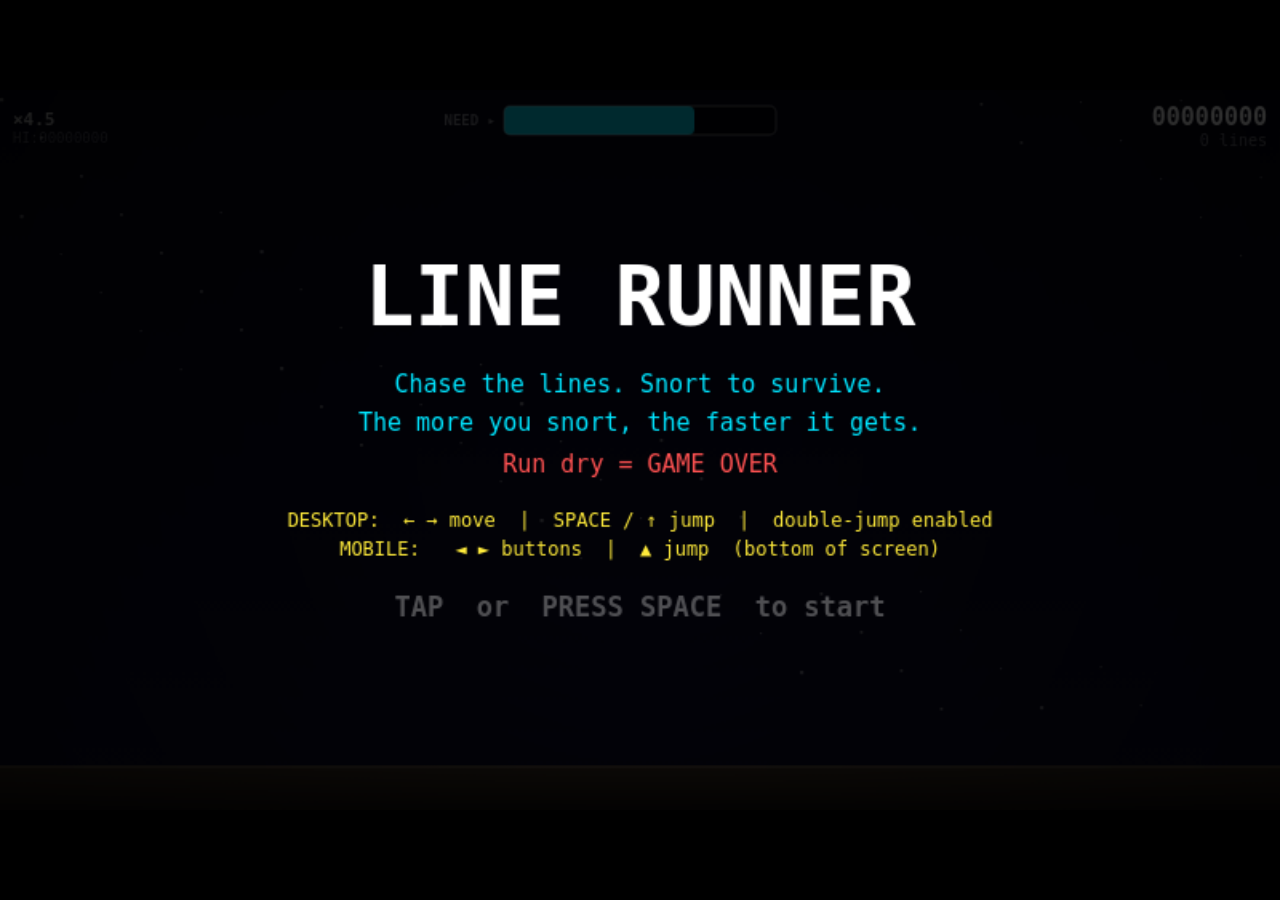
==== index.html @ b3b2faee "Add files via upload" ====
<!DOCTYPE html>
<html lang="en">
<head>
<meta charset="UTF-8">
<meta name="viewport" content="width=device-width, initial-scale=1.0, maximum-scale=1.0, user-scalable=no">
<meta name="mobile-web-app-capable" content="yes">
<meta name="apple-mobile-web-app-capable" content="yes">
<meta name="apple-mobile-web-app-status-bar-style" content="black-translucent">
<meta name="theme-color" content="#000000">
<title>Line Runner</title>
<style>
  *, *::before, *::after { margin:0; padding:0; box-sizing:border-box; }
  html, body {
    width:100%; height:100%;
    background:#000;
    overflow:hidden;
    touch-action:none;
    user-select:none;
    -webkit-user-select:none;
    -webkit-tap-highlight-color:transparent;
  }
  canvas { position:absolute; top:50%; left:50%; transform:translate(-50%,-50%); display:block; }
</style>
</head>
<body>
<canvas id="c"></canvas>
<script>
'use strict';

/* ════════════════════════════════════════════════════════════════════
   CHARACTER — edit this block to customise your runner
   ════════════════════════════════════════════════════════════════════ */
const CHARACTER = {
  name          : 'Tony',
  w             : 28,          // hitbox width  (game pixels)
  h             : 44,          // hitbox height
  canDoubleJump : true,        // allow a second mid-air jump?

  // ── Colours ──────────────────────────────────────────────────────
  skin          : '#FDBCB4',
  hair          : '#2C1810',
  shirt         : '#FFFFFF',
  pants         : '#1a237e',
  shoes         : '#4E342E',
  tieColor      : '#DC143C',

  // ── Toggle features ──────────────────────────────────────────────
  hasTie        : true,
  hasMustache   : true,
  hasSunglasses : false,
  hasHat        : false,

  // ── Accessory colours ────────────────────────────────────────────
  hatColor      : '#2C1810',
  glassColor    : '#1a1a2e',
};

/* ════════════════════════════════════════════════════════════════════
   GAME TUNING — adjust difficulty / feel here
   ════════════════════════════════════════════════════════════════════ */
const CFG = {
  gravity        : 0.55,
  jumpForce      : -13.5,
  runSpeed       : 5.5,
  baseScroll     : 4.5,
  maxScroll      : 22,
  scrollPerLine  : 0.40,
  drainBase      : 0.10,
  drainPerUnit   : 0.040,
  refillPerLine  : 32,
  cocaineMax     : 100,
  cocaineStart   : 70,
  groundH        : 28,
  coyoteFrames   : 8,
  jumpBufFrames  : 10,
  terminalVel    : 18,
};

/* ─── Canvas ─────────────────────────────────────────────────────── */
const BASE_W = 800, BASE_H = 450;
const canvas  = document.getElementById('c');
const ctx     = canvas.getContext('2d');
canvas.width  = BASE_W;
canvas.height = BASE_H;
let scale = 1;
function resize() {
  scale = Math.min(window.innerWidth / BASE_W, window.innerHeight / BASE_H);
  canvas.style.width  = (BASE_W * scale) + 'px';
  canvas.style.height = (BASE_H * scale) + 'px';
}
window.addEventListener('resize', resize);
resize();

/* ─── Fullscreen + orientation ───────────────────────────────────── */
function requestFS() {
  if (!('ontouchstart' in window)) return;
  var isFS = document.fullscreenElement || document.webkitFullscreenElement;
  if (isFS) return;
  var el = document.documentElement;
  var rfs = el.requestFullscreen || el.webkitRequestFullscreen || el.mozRequestFullScreen;
  if (!rfs) return;
  rfs.call(el).then(function() {
    try { screen.orientation.lock('landscape').catch(function(){}); } catch(e) {}
  }).catch(function(){});
}
// Re-lock orientation if user exits and re-enters fullscreen
document.addEventListener('fullscreenchange', function() {
  if (document.fullscreenElement) {
    try { screen.orientation.lock('landscape').catch(function(){}); } catch(e) {}
  }
});
document.addEventListener('webkitfullscreenchange', function() {
  if (document.webkitFullscreenElement) {
    try { screen.orientation.lock('landscape').catch(function(){}); } catch(e) {}
  }
});

/* ─── roundRect polyfill ─────────────────────────────────────────── */
if (!CanvasRenderingContext2D.prototype.roundRect) {
  CanvasRenderingContext2D.prototype.roundRect = function(x, y, w, h, r) {
    r = Array.isArray(r) ? r[0] : (r || 0);
    r = Math.min(r, w / 2, h / 2);
    this.moveTo(x + r, y);
    this.lineTo(x + w - r, y);
    this.quadraticCurveTo(x + w, y,     x + w, y + r);
    this.lineTo(x + w, y + h - r);
    this.quadraticCurveTo(x + w, y + h, x + w - r, y + h);
    this.lineTo(x + r, y + h);
    this.quadraticCurveTo(x,     y + h, x,     y + h - r);
    this.lineTo(x,     y + r);
    this.quadraticCurveTo(x,     y,     x + r, y);
    this.closePath();
  };
}

/* ─── Audio ─────────────────────────────────────────────────────── */
let _ac;
function tone(freq, type, dur, vol, delay) {
  vol   = vol   || 0.25;
  delay = delay || 0;
  try {
    if (!_ac) _ac = new (window.AudioContext || window.webkitAudioContext)();
    const osc = _ac.createOscillator(), g = _ac.createGain();
    osc.connect(g); g.connect(_ac.destination);
    osc.type = type;
    osc.frequency.setValueAtTime(freq, _ac.currentTime + delay);
    g.gain.setValueAtTime(0.001, _ac.currentTime + delay);
    g.gain.linearRampToValueAtTime(vol, _ac.currentTime + delay + 0.01);
    g.gain.exponentialRampToValueAtTime(0.001, _ac.currentTime + delay + dur);
    osc.start(_ac.currentTime + delay);
    osc.stop(_ac.currentTime + delay + dur + 0.05);
  } catch(e) {}
}
const SFX = {
  jump  : function() { tone(440,'square',0.12,0.22); tone(550,'square',0.06,0.12,0.06); },
  snort : function() { tone(900,'sawtooth',0.07,0.28); tone(1400,'sine',0.05,0.18,0.04); tone(1800,'sine',0.03,0.1,0.1); },
  stomp : function() { tone(180,'square',0.18,0.35); tone(260,'square',0.10,0.2,0.05); },
  die   : function() { tone(300,'sawtooth',0.3,0.4); tone(200,'sawtooth',0.35,0.4,0.22); tone(120,'sawtooth',0.6,0.45,0.46); },
};

/* ─── Input ─────────────────────────────────────────────────────── */
const inp = { left:false, right:false };
let jumpBuf = 0;
function pressJump() { jumpBuf = CFG.jumpBufFrames; }

window.addEventListener('keydown', function(e) {
  if (e.code==='ArrowLeft'  || e.code==='KeyA') inp.left  = true;
  if (e.code==='ArrowRight' || e.code==='KeyD') inp.right = true;
  if (e.code==='Space' || e.code==='ArrowUp' || e.code==='KeyW') pressJump();
  if ((e.code==='Space' || e.code==='Enter') && gs.state !== 'playing') startGame();
  if (['Space','ArrowUp','ArrowDown','ArrowLeft','ArrowRight','KeyW','KeyA','KeyD'].indexOf(e.code) !== -1)
    e.preventDefault();
}, { passive:false });

window.addEventListener('keyup', function(e) {
  if (e.code==='ArrowLeft'  || e.code==='KeyA') inp.left  = false;
  if (e.code==='ArrowRight' || e.code==='KeyD') inp.right = false;
});

/* Touch virtual buttons */
const TB = {
  left  : { x:18,           y:BASE_H-92, w:72, h:72 },
  right : { x:98,           y:BASE_H-92, w:72, h:72 },
  jump  : { x:BASE_W-98,    y:BASE_H-92, w:80, h:72 },
};
const tch = { left:false, right:false };

function syncTouches(e) {
  e.preventDefault();
  if (e.type === 'touchstart') requestFS();
  tch.left = tch.right = false;
  var doJump = false;
  for (var i = 0; i < e.touches.length; i++) {
    var t = e.touches[i];
    var r = canvas.getBoundingClientRect();
    var gx = (t.clientX - r.left)  / scale;
    var gy = (t.clientY - r.top)   / scale;
    function hit(b) { return gx>=b.x && gx<=b.x+b.w && gy>=b.y && gy<=b.y+b.h; }
    if (hit(TB.left))  tch.left  = true;
    if (hit(TB.right)) tch.right = true;
    if (hit(TB.jump))  doJump    = true;
  }
  if (doJump) pressJump();
  if (e.type === 'touchstart' && gs.state !== 'playing') startGame();
}
canvas.addEventListener('touchstart',  syncTouches, { passive:false });
canvas.addEventListener('touchmove',   syncTouches, { passive:false });
canvas.addEventListener('touchend',    syncTouches, { passive:false });
canvas.addEventListener('touchcancel', syncTouches, { passive:false });

function goLeft()  { return inp.left  || tch.left;  }
function goRight() { return inp.right || tch.right; }

/* ─── Helpers ────────────────────────────────────────────────────── */
function clamp(v, lo, hi) { return v < lo ? lo : v > hi ? hi : v; }
function rand(a, b)        { return Math.random() * (b - a) + a; }
function randInt(a, b)     { return Math.floor(rand(a, b + 1)); }
function fillRR(x, y, w, h, r, col) {
  ctx.fillStyle = col;
  ctx.beginPath(); ctx.roundRect(x, y, w, h, r); ctx.fill();
}

/* ─── Game state ─────────────────────────────────────────────────── */
var gs = {
  state      : 'start',
  score      : 0,
  linesCount : 0,
  speed      : CFG.baseScroll,
  coc        : CFG.cocaineStart,
  camX       : 0,
  minCamX    : 0,
  shakeX     : 0,
  shakeY     : 0,
  shakeMag   : 0,
  hue        : 0,
  flashA     : 0,
  hi         : +(localStorage.getItem('lr_hi') || 0),
  deathT     : 0,
  platforms  : [],
  enemies    : [],
  lineObjs   : [],
  particles  : [],
  popups     : [],
  player     : null,
};

/* ─── Player ─────────────────────────────────────────────────────── */
function makePlayer() {
  return {
    wx     : 200,
    y      : BASE_H - CFG.groundH - CHARACTER.h,
    vx     : 0, vy : 0,
    onGnd  : false,
    coyote : 0,
    extraJ : CHARACTER.canDoubleJump ? 1 : 0,
    runF   : 0, runT : 0,
    snortT : 0,
    facing : 1,
    alive  : true,
  };
}

function updatePlayer() {
  var p = gs.player;
  if (!p || !p.alive) return;

  p.vx = goLeft() ? -CFG.runSpeed : goRight() ? CFG.runSpeed : 0;
  p.wx += p.vx;
  if (p.vx !== 0) p.facing = p.vx > 0 ? 1 : -1;

  p.vy = Math.min(p.vy + CFG.gravity, CFG.terminalVel);
  p.y += p.vy;

  if (p.onGnd) { p.coyote = CFG.coyoteFrames; p.extraJ = CHARACTER.canDoubleJump ? 1 : 0; }
  else if (p.coyote > 0) p.coyote--;
  p.onGnd = false;

  for (var i = 0; i < gs.platforms.length; i++) {
    var pl = gs.platforms[i];
    if (p.wx + CHARACTER.w <= pl.wx || p.wx >= pl.wx + pl.w) continue;
    if (p.vy < 0) continue;
    var pBot = p.y + CHARACTER.h;
    if (pBot >= pl.y - 2 && pBot <= pl.y + pl.h + 14) {
      p.y = pl.y - CHARACTER.h;
      p.vy = 0;
      p.onGnd = true;
    }
  }

  var gndY = BASE_H - CFG.groundH;
  if (p.y + CHARACTER.h >= gndY) { p.y = gndY - CHARACTER.h; p.vy = 0; p.onGnd = true; }

  if (jumpBuf > 0) {
    if (p.coyote > 0) {
      p.vy = CFG.jumpForce; p.onGnd = false; p.coyote = 0; jumpBuf = 0;
      SFX.jump();
    } else if (p.extraJ > 0) {
      p.vy = CFG.jumpForce * 0.88; p.extraJ--; jumpBuf = 0;
      SFX.jump();
      spawnParticles(p.wx - gs.camX + CHARACTER.w/2, p.y + CHARACTER.h, '#00E5FF', 8, 2.5);
    }
  }
  if (jumpBuf > 0) jumpBuf--;

  if (p.onGnd && p.vx !== 0) {
    var spd = Math.max(3, 14 - (gs.speed | 0));
    if (++p.runT >= spd) { p.runF = (p.runF + 1) % 4; p.runT = 0; }
  }
  if (p.snortT > 0) p.snortT--;

  p.wx = Math.max(p.wx, gs.camX + 8);
  if (p.y > BASE_H + 100 || p.wx + CHARACTER.w < gs.camX) killPlayer();
}

/* ─── Camera ─────────────────────────────────────────────────────── */
function updateCamera() {
  gs.minCamX += gs.speed * 0.09;
  var target = gs.player.wx - BASE_W * 0.28;
  gs.camX = Math.max(target, gs.minCamX);

  if (gs.shakeMag > 0.15) {
    gs.shakeX = (Math.random() * 2 - 1) * gs.shakeMag;
    gs.shakeY = (Math.random() * 2 - 1) * gs.shakeMag;
    gs.shakeMag *= 0.82;
  } else { gs.shakeX = gs.shakeY = gs.shakeMag = 0; }
  gs.flashA = Math.max(0, gs.flashA - 0.05);
}

/* ─── Platform generation ────────────────────────────────────────── */
var nextPlatX = 350;

function genPlatforms() {
  var horizon = gs.camX + BASE_W + 700;
  while (nextPlatX < horizon) {
    var prev  = gs.platforms.length ? gs.platforms[gs.platforms.length - 1] : null;
    var prevY = prev ? prev.y : BASE_H - CFG.groundH - 30;
    var gap   = clamp(rand(60, 110) + gs.speed * 3.5, 55, 210);
    var w     = clamp(rand(110, 270) - gs.speed * 2.5, 72, 260);
    var y     = clamp(prevY + rand(-100, 100), 100, BASE_H - CFG.groundH - 55);
    var nLines  = Math.random() > 0.25 ? randInt(1, Math.min(3, 1 + (gs.linesCount / 12 | 0))) : 0;
    var hasEnemy = Math.random() > 0.78 && gs.linesCount > 3;

    var pl = { wx: nextPlatX + gap, y:y, w: Math.round(w), h:18 };
    gs.platforms.push(pl);

    for (var i = 0; i < nLines; i++) {
      var sp = pl.w / (nLines + 1);
      gs.lineObjs.push({ wx: pl.wx + sp*(i+1), y: pl.y-12, w:24, h:5, done:false });
    }
    if (hasEnemy) spawnEnemy(pl);

    nextPlatX = pl.wx + pl.w;
  }
  gs.platforms = gs.platforms.filter(function(p) { return p.wx + p.w > gs.camX - 200; });
  gs.lineObjs  = gs.lineObjs.filter(function(l)  { return !l.done && l.wx > gs.camX - 100; });
}

/* ─── Enemies ────────────────────────────────────────────────────── */
function spawnEnemy(pl) {
  gs.enemies.push({
    wx:pl.wx + pl.w*0.4, y:pl.y-24,
    w:24, h:24, pl:pl,
    dir:Math.random()>0.5?1:-1,
    spd:1.4+rand(0,1),
    alive:true, dieT:0,
  });
}

function updateEnemies() {
  var p = gs.player;
  for (var i = 0; i < gs.enemies.length; i++) {
    var e = gs.enemies[i];
    if (!e.alive) { if (e.dieT > 0) e.dieT--; continue; }
    e.wx += e.dir * e.spd;
    if (e.wx < e.pl.wx + 4 || e.wx + e.w > e.pl.wx + e.pl.w - 4) e.dir *= -1;
    if (!p || !p.alive) continue;
    if (p.wx + CHARACTER.w <= e.wx || p.wx >= e.wx + e.w) continue;
    if (p.y + CHARACTER.h <= e.y   || p.y >= e.y + e.h)   continue;
    if (p.vy > 0.5 && p.y + CHARACTER.h < e.y + e.h * 0.6 + 8) {
      e.alive=false; e.dieT=22;
      p.vy = CFG.jumpForce * 0.55;
      gs.score += 200;
      spawnParticles(e.wx-gs.camX+e.w/2, e.y, '#FF5722', 14, 3);
      addPopup(e.wx-gs.camX+e.w/2, e.y-20, '+STOMP 200');
      SFX.stomp();
    } else { killPlayer(); }
  }
  gs.enemies = gs.enemies.filter(function(e) { return e.wx > gs.camX-300 && (e.alive || e.dieT>0); });
}

/* ─── Cocaine lines ──────────────────────────────────────────────── */
var SNORT_MSGS = ['SNORTED!','RAILED!','GET SOME!','WHOOSH!','YIKES!','LET\'S GO!'];
var snortIdx = 0;

function updateLineObjs() {
  var p = gs.player;
  if (!p || !p.alive) return;
  for (var i = 0; i < gs.lineObjs.length; i++) {
    var l = gs.lineObjs[i];
    if (l.done) continue;
    var dx = Math.abs(p.wx + CHARACTER.w/2 - l.wx);
    var dy = Math.abs(p.y  + CHARACTER.h   - (l.y + l.h));
    if (dx < 18 && dy < 24) collectLine(l);
  }
}

function collectLine(l) {
  l.done = true;
  gs.linesCount++;
  gs.score += 100 + (gs.speed * 12 | 0);
  gs.coc    = Math.min(CFG.cocaineMax, gs.coc   + CFG.refillPerLine);
  gs.speed  = Math.min(CFG.maxScroll,  gs.speed + CFG.scrollPerLine);
  gs.flashA = 0.45;
  gs.shakeMag = 2 + gs.speed * 0.22;
  gs.player.snortT = 25;
  var sx = l.wx - gs.camX;
  spawnParticles(sx, l.y, '#FFFFFF', 22, 4);
  spawnParticles(sx, l.y, '#00E5FF',  8, 2.5);
  addPopup(sx, l.y - 22, SNORT_MSGS[snortIdx++ % SNORT_MSGS.length]);
  SFX.snort();
}

function updateCocaine() {
  gs.coc -= CFG.drainBase + CFG.drainPerUnit * gs.speed;
  if (gs.coc <= 0) { gs.coc = 0; killPlayer(); }
}

/* ─── Particles ──────────────────────────────────────────────────── */
function spawnParticles(sx, sy, color, n, spd) {
  for (var i = 0; i < n; i++) {
    var a = rand(0, Math.PI * 2);
    var s = rand(0.4, spd);
    gs.particles.push({ x:sx, y:sy, vx:Math.cos(a)*s, vy:Math.sin(a)*s-rand(0.5,2.5),
      life:1, decay:rand(0.022,0.055), r:rand(1.5,4.5), color:color });
  }
}
function updateParticles() {
  for (var i = 0; i < gs.particles.length; i++) {
    var p = gs.particles[i];
    p.x += p.vx; p.y += p.vy; p.vy += 0.13; p.life -= p.decay;
  }
  gs.particles = gs.particles.filter(function(p) { return p.life > 0; });
}

/* ─── Popups ─────────────────────────────────────────────────────── */
function addPopup(sx, sy, text) { gs.popups.push({ x:sx, y:sy, vy:-0.85, text:text, life:1 }); }
function updatePopups() {
  for (var i = 0; i < gs.popups.length; i++) { gs.popups[i].y += gs.popups[i].vy; gs.popups[i].life -= 0.025; }
  gs.popups = gs.popups.filter(function(p) { return p.life > 0; });
}

/* ─── Kill ───────────────────────────────────────────────────────── */
function killPlayer() {
  if (!gs.player || !gs.player.alive) return;
  gs.player.alive = false;
  gs.state  = 'dead';
  gs.deathT = 130;
  gs.shakeMag = 12;
  if (gs.score > gs.hi) { gs.hi = gs.score; localStorage.setItem('lr_hi', gs.hi); }
  var cx = gs.player.wx - gs.camX + CHARACTER.w/2;
  var cy = gs.player.y  + CHARACTER.h/2;
  spawnParticles(cx, cy, '#FF1744', 28, 5.5);
  spawnParticles(cx, cy, '#FFFFFF', 10, 3);
  SFX.die();
}

/* ════════════════════════════════════════════════════════════════════
   DRAW FUNCTIONS
   ════════════════════════════════════════════════════════════════════ */

function drawBG() {
  var t = gs.speed / CFG.maxScroll;
  var sg = ctx.createLinearGradient(0, 0, 0, BASE_H - CFG.groundH);
  if (t < 0.3) {
    sg.addColorStop(0,'#04041a'); sg.addColorStop(1,'#0d0d30');
  } else if (t < 0.65) {
    sg.addColorStop(0,'hsl('+((270+gs.hue*0.1)%360)+',65%,7%)');
    sg.addColorStop(1,'hsl('+((240+gs.hue*0.1)%360)+',55%,17%)');
  } else {
    sg.addColorStop(0,'hsl('+(gs.hue%360)+',85%,10%)');
    sg.addColorStop(1,'hsl('+((gs.hue+50)%360)+',80%,22%)');
  }
  ctx.fillStyle = sg;
  ctx.fillRect(0, 0, BASE_W, BASE_H - CFG.groundH);

  // Stars (low speed)
  if (t < 0.5) {
    var sa = (0.5 - t) * 1.8;
    ctx.fillStyle = 'rgba(255,255,255,'+sa+')';
    for (var i = 0; i < 60; i++) {
      var sx = ((i*137.5 + gs.camX*0.03) % BASE_W + BASE_W) % BASE_W;
      var sy = (i*71+5) % (BASE_H - CFG.groundH - 20);
      ctx.fillRect(sx, sy, i%7===0?2.2:i%3===0?1.8:1.2, i%7===0?2.2:i%3===0?1.8:1.2);
    }
  }

  // Speed streaks (deterministic, no flicker)
  if (t > 0.45) {
    var la = (t - 0.45) * 0.7;
    ctx.strokeStyle = 'rgba(255,255,255,'+(la*0.55)+')';
    ctx.lineWidth = 1;
    for (var i = 0; i < 20; i++) {
      var lx = ((i*67 - gs.camX*(0.35+t*0.5)) % BASE_W + BASE_W*3) % BASE_W;
      var ly = (i*73 + Math.sin(i*2.1)*40) % (BASE_H - CFG.groundH - 15) + 8;
      var ll = 20 + t * 85;
      ctx.beginPath(); ctx.moveTo(lx, ly); ctx.lineTo(lx-ll, ly); ctx.stroke();
    }
  }

  // Ground strip
  var gg = ctx.createLinearGradient(0, BASE_H-CFG.groundH, 0, BASE_H);
  gg.addColorStop(0,'#4a3a2a'); gg.addColorStop(1,'#1a1210');
  ctx.fillStyle = gg;
  ctx.fillRect(0, BASE_H-CFG.groundH, BASE_W, CFG.groundH);
  ctx.fillStyle = '#6a5a4a';
  ctx.fillRect(0, BASE_H-CFG.groundH, BASE_W, 2);
}

function drawPlatforms() {
  for (var i = 0; i < gs.platforms.length; i++) {
    var pl = gs.platforms[i];
    var sx = pl.wx - gs.camX + gs.shakeX;
    if (sx + pl.w < 0 || sx > BASE_W) continue;
    var sy = pl.y + gs.shakeY;
    var pg = ctx.createLinearGradient(sx, sy, sx, sy+pl.h);
    pg.addColorStop(0,'#8a7a6a'); pg.addColorStop(1,'#3a2a1a');
    ctx.fillStyle = pg;
    ctx.beginPath(); ctx.roundRect(sx, sy, pl.w, pl.h, 4); ctx.fill();
    ctx.fillStyle = 'rgba(255,255,255,0.12)';
    ctx.beginPath(); ctx.roundRect(sx+2, sy+2, pl.w-4, 4, 2); ctx.fill();
  }
}

function drawLineObjs() {
  var now = Date.now() / 250;
  for (var i = 0; i < gs.lineObjs.length; i++) {
    var l = gs.lineObjs[i];
    if (l.done) continue;
    var sx = l.wx - gs.camX + gs.shakeX;
    if (sx < -40 || sx > BASE_W+40) continue;
    var sy = l.y + gs.shakeY;
    ctx.fillStyle = 'rgba(170,240,255,0.28)';
    ctx.fillRect(sx-l.w/2-4, sy-3, l.w+8, l.h+6);
    ctx.fillStyle = 'rgba(255,255,255,0.97)';
    ctx.fillRect(sx-l.w/2, sy, l.w, l.h);
    var sp = 0.55 + 0.45*Math.sin(now + l.wx*0.05);
    ctx.fillStyle = 'rgba(255,255,255,'+sp+')';
    ctx.fillRect(sx-3, sy-4, 5, 3);
  }
}

function drawEnemies() {
  for (var i = 0; i < gs.enemies.length; i++) {
    var e = gs.enemies[i];
    var sx = e.wx - gs.camX + gs.shakeX;
    if (sx+e.w < -5 || sx > BASE_W+5) continue;
    var sy = e.y + gs.shakeY;
    if (!e.alive) {
      var pct = e.dieT / 22;
      ctx.globalAlpha = pct;
      fillRR(sx, sy+e.h*(1-pct*0.5), e.w, e.h*pct*0.45, 2, '#FF5722');
      ctx.globalAlpha = 1;
      continue;
    }
    fillRR(sx, sy, e.w, e.h, 5, '#D32F2F');
    ctx.fillStyle = '#B71C1C';
    for (var k = 0; k < 3; k++) {
      ctx.beginPath();
      ctx.moveTo(sx+3+k*8, sy); ctx.lineTo(sx+7+k*8, sy-8); ctx.lineTo(sx+11+k*8, sy);
      ctx.fill();
    }
    var eo = e.dir > 0 ? 2 : 0;
    ctx.fillStyle='#FFEB3B'; ctx.fillRect(sx+4,      sy+5,6,6); ctx.fillRect(sx+e.w-10,sy+5,6,6);
    ctx.fillStyle='#000';    ctx.fillRect(sx+4+eo,   sy+7,3,4); ctx.fillRect(sx+e.w-10+eo,sy+7,3,4);
    ctx.strokeStyle='#000'; ctx.lineWidth=1.5;
    ctx.beginPath(); ctx.moveTo(sx+3,     sy+4); ctx.lineTo(sx+9,     sy+7); ctx.stroke();
    ctx.beginPath(); ctx.moveTo(sx+e.w-3, sy+4); ctx.lineTo(sx+e.w-9, sy+7); ctx.stroke();
  }
}

function drawPlayer() {
  var p = gs.player;
  if (!p) return;
  var W = CHARACTER.w, H = CHARACTER.h;
  var sx = p.wx - gs.camX + gs.shakeX;
  var sy = p.y  + gs.shakeY;
  if (!p.alive) ctx.globalAlpha = 0.25;

  ctx.save();
  ctx.translate(sx + W/2, sy + H/2);
  ctx.scale(p.facing, 1);
  ctx.translate(-W/2, -H/2);

  var snob = p.snortT > 0 ? Math.sin(p.snortT*0.8)*2.2 : 0;
  var legs = [0,-5,0,5];
  var ll = p.onGnd ? legs[p.runF] : -2;
  var rl = p.onGnd ? legs[(p.runF+2)%4] : 2;

  // Shoes
  fillRR(0,      H-8+ll, 12,8,3,CHARACTER.shoes);
  fillRR(W-12,   H-8+rl, 12,8,3,CHARACTER.shoes);
  // Pants
  ctx.fillStyle = CHARACTER.pants;
  ctx.fillRect(1,     H-18+ll,11,12);
  ctx.fillRect(W-12,  H-18+rl,11,12);
  // Shirt
  fillRR(2, H-34+snob*0.3, W-4,18,3, CHARACTER.shirt);
  // Tie
  if (CHARACTER.hasTie) {
    var ty = H-34+snob*0.3+1;
    ctx.fillStyle = CHARACTER.tieColor;
    ctx.beginPath();
    ctx.moveTo(W/2-2,ty); ctx.lineTo(W/2+2,ty);
    ctx.lineTo(W/2+3,ty+10); ctx.lineTo(W/2,ty+14); ctx.lineTo(W/2-3,ty+10);
    ctx.closePath(); ctx.fill();
  }
  // Head
  var hy = H-46+snob;
  fillRR(3,hy,W-6,18,4,CHARACTER.skin);
  // Hair (rounded top only)
  ctx.fillStyle = CHARACTER.hair;
  ctx.beginPath();
  ctx.moveTo(3+4,hy); ctx.lineTo(W-7,hy);
  ctx.quadraticCurveTo(W-3,hy,W-3,hy+4);
  ctx.lineTo(W-3,hy+8); ctx.lineTo(3,hy+8); ctx.lineTo(3,hy+4);
  ctx.quadraticCurveTo(3,hy,3+4,hy);
  ctx.fill();
  // Eyes
  ctx.fillStyle='#fff';
  ctx.fillRect(5,    hy+9,5,5);
  ctx.fillRect(W-10, hy+9,5,5);
  if (CHARACTER.hasSunglasses) {
    fillRR(4,     hy+8,7,6,2,CHARACTER.glassColor);
    fillRR(W-11,  hy+8,7,6,2,CHARACTER.glassColor);
  } else {
    ctx.fillStyle='#1a1a1a';
    ctx.fillRect(6,    hy+10,3,3);
    ctx.fillRect(W-9,  hy+10,3,3);
  }
  // Mustache
  if (CHARACTER.hasMustache) {
    ctx.fillStyle = CHARACTER.hair;
    ctx.beginPath();
    ctx.ellipse(W/2, hy+15, 5.5, 2.5, 0, 0, Math.PI);
    ctx.fill();
  }
  // Hat
  if (CHARACTER.hasHat) {
    ctx.fillStyle = CHARACTER.hatColor;
    ctx.fillRect(0,hy-6,W,6);
    ctx.fillRect(3,hy-16,W-6,11);
  }

  ctx.restore();
  ctx.globalAlpha = 1;
}

function drawParticles() {
  for (var i = 0; i < gs.particles.length; i++) {
    var p = gs.particles[i];
    ctx.globalAlpha = Math.max(0, p.life);
    ctx.fillStyle = p.color;
    ctx.fillRect(p.x|0, p.y|0, p.r|0, p.r|0);
  }
  ctx.globalAlpha = 1;
}

function drawPopups() {
  ctx.font = 'bold 13px monospace';
  ctx.textAlign = 'center';
  for (var i = 0; i < gs.popups.length; i++) {
    var p = gs.popups[i];
    ctx.globalAlpha = p.life * p.life;
    ctx.fillStyle = '#fff';
    ctx.fillText(p.text, p.x, p.y);
  }
  ctx.globalAlpha = 1;
  ctx.textAlign = 'left';
}

function drawHUD() {
  var cRatio = gs.coc / CFG.cocaineMax;
  var spdT   = gs.speed / CFG.maxScroll;
  var mw=170, mh=18, mx=BASE_W/2-mw/2, my=10;

  ctx.font='bold 9px monospace'; ctx.fillStyle='rgba(255,255,255,0.55)'; ctx.textAlign='right';
  ctx.fillText('NEED \u25b8', mx-5, my+12);
  fillRR(mx, my, mw, mh, 4, 'rgba(0,0,0,0.55)');
  var mc = cRatio>0.6 ? '#00E5FF' : cRatio>0.28 ? '#FFEB3B' : '#FF1744';
  if (cRatio < 0.25) ctx.globalAlpha = 0.7+0.3*Math.sin(Date.now()/95);
  fillRR(mx, my, mw*cRatio, mh, 4, mc);
  ctx.globalAlpha = 1;
  ctx.strokeStyle='rgba(255,255,255,0.3)'; ctx.lineWidth=1.5;
  ctx.beginPath(); ctx.roundRect(mx, my, mw, mh, 4); ctx.stroke();

  ctx.font='bold 15px monospace'; ctx.fillStyle='#fff'; ctx.textAlign='right';
  ctx.fillText(String(gs.score).padStart(8,'0'), BASE_W-8, 22);
  ctx.font='10px monospace'; ctx.fillStyle='rgba(255,255,255,0.45)';
  ctx.fillText(gs.linesCount+' lines', BASE_W-8, 35);

  ctx.textAlign='left';
  ctx.font='bold 11px monospace';
  ctx.fillStyle = spdT>0.7?'#FF5722':spdT>0.4?'#FFEB3B':'#aaa';
  ctx.fillText('\u00d7'+gs.speed.toFixed(1), 8, 22);
  ctx.font='9px monospace'; ctx.fillStyle='rgba(255,255,255,0.3)';
  ctx.fillText('HI:'+String(gs.hi).padStart(8,'0'), 8, 33);
}

function drawTouchBtns() {
  if (!('ontouchstart' in window)) return;
  function btn(b, label) {
    ctx.globalAlpha=0.38;
    fillRR(b.x,b.y,b.w,b.h,14,'rgba(255,255,255,0.85)');
    ctx.globalAlpha=0.65; ctx.fillStyle='#222';
    ctx.font='bold 22px sans-serif'; ctx.textAlign='center';
    ctx.fillText(label, b.x+b.w/2, b.y+b.h/2+8);
    ctx.globalAlpha=1;
  }
  btn(TB.left,'◀'); btn(TB.right,'▶'); btn(TB.jump,'▲');
  ctx.textAlign='left';
}

function drawEffects() {
  var t    = gs.speed / CFG.maxScroll;
  var cRat = gs.coc   / CFG.cocaineMax;
  var vg = ctx.createRadialGradient(BASE_W/2,BASE_H/2,BASE_H*0.2, BASE_W/2,BASE_H/2,BASE_H);
  vg.addColorStop(0,'rgba(0,0,0,0)');
  vg.addColorStop(1,'rgba(0,0,0,'+(0.35+t*0.25)+')');
  ctx.fillStyle=vg; ctx.fillRect(0,0,BASE_W,BASE_H);
  if (gs.flashA > 0) {
    ctx.fillStyle='rgba(255,255,255,'+gs.flashA+')'; ctx.fillRect(0,0,BASE_W,BASE_H);
  }
  if (cRat < 0.25) {
    var w=(0.25-cRat)/0.25, pulse=0.5+0.5*Math.sin(Date.now()/120);
    ctx.fillStyle='rgba(200,0,0,'+(w*pulse*0.30)+')'; ctx.fillRect(0,0,BASE_W,BASE_H);
  }
  if (t > 0.62) {
    ctx.fillStyle='hsla('+(gs.hue*2%360)+',100%,55%,'+((t-0.62)*0.07)+')';
    ctx.fillRect(0,0,BASE_W,BASE_H);
  }
}

function drawPortraitWarning() {
  if (!('ontouchstart' in window)) return;
  if (window.innerHeight <= window.innerWidth) return;

  // Full black overlay
  ctx.fillStyle = '#000';
  ctx.fillRect(0, 0, BASE_W, BASE_H);

  var cx = BASE_W / 2, cy = BASE_H / 2;
  var t  = Date.now() / 1000;

  // Animated phone icon (portrait → landscape)
  ctx.save();
  ctx.translate(cx, cy - 55);

  // Gentle rocking animation
  var rock = Math.sin(t * 1.8) * 0.25;
  ctx.rotate(rock);

  // Phone body (portrait orientation, slightly tilted)
  fillRR(-18, -32, 36, 64, 7, '#444');
  fillRR(-14, -26, 28, 52, 4, '#111');
  // Screen glare
  ctx.fillStyle = '#00E5FF';
  ctx.fillRect(-12, -22, 26, 42);
  // Home button
  ctx.fillStyle = '#555';
  ctx.beginPath(); ctx.arc(0, 24, 4, 0, Math.PI * 2); ctx.fill();

  ctx.restore();

  // Curved arrow around the phone
  ctx.save();
  ctx.translate(cx, cy - 55);
  ctx.strokeStyle = '#FFEB3B';
  ctx.lineWidth = 3.5;
  ctx.lineCap = 'round';
  // Draw arc
  ctx.beginPath();
  ctx.arc(0, 0, 58, -Math.PI * 0.75, Math.PI * 0.2);
  ctx.stroke();
  // Arrowhead at end of arc
  var endA = Math.PI * 0.2;
  var ax = 58 * Math.cos(endA), ay = 58 * Math.sin(endA);
  ctx.fillStyle = '#FFEB3B';
  ctx.save();
  ctx.translate(ax, ay);
  ctx.rotate(endA + Math.PI / 2);
  ctx.beginPath();
  ctx.moveTo(0, -9); ctx.lineTo(7, 5); ctx.lineTo(-7, 5);
  ctx.closePath(); ctx.fill();
  ctx.restore();
  ctx.restore();

  // Text
  ctx.textAlign = 'center';
  ctx.font = 'bold 22px monospace';
  ctx.fillStyle = '#FFEB3B';
  ctx.fillText('ROTATE YOUR DEVICE', cx, cy + 38);
  ctx.font = '14px monospace';
  ctx.fillStyle = 'rgba(255,255,255,0.55)';
  ctx.fillText('landscape mode for best experience', cx, cy + 62);
  ctx.textAlign = 'left';
}

function drawStart() {
  ctx.fillStyle='rgba(0,0,0,0.82)'; ctx.fillRect(0,0,BASE_W,BASE_H);
  ctx.textAlign='center';
  ctx.font='bold 52px monospace'; ctx.fillStyle='#fff';
  ctx.fillText('LINE RUNNER', BASE_W/2, BASE_H/2-78);
  ctx.font='15px monospace'; ctx.fillStyle='#00E5FF';
  ctx.fillText('Chase the lines. Snort to survive.', BASE_W/2, BASE_H/2-36);
  ctx.fillText('The more you snort, the faster it gets.', BASE_W/2, BASE_H/2-12);
  ctx.fillStyle='#FF5252'; ctx.fillText('Run dry = GAME OVER', BASE_W/2, BASE_H/2+14);
  ctx.font='12px monospace'; ctx.fillStyle='#FFEB3B';
  ctx.fillText('DESKTOP:  \u2190 \u2192 move  |  SPACE / \u2191 jump  |  double-jump enabled', BASE_W/2, BASE_H/2+48);
  ctx.fillText('MOBILE:   \u25c4 \u25ba buttons  |  \u25b2 jump  (bottom of screen)', BASE_W/2, BASE_H/2+66);
  var pulse=0.65+0.35*Math.sin(Date.now()/430);
  ctx.globalAlpha=pulse; ctx.fillStyle='#fff'; ctx.font='bold 17px monospace';
  ctx.fillText('TAP  or  PRESS SPACE  to start', BASE_W/2, BASE_H/2+104);
  ctx.globalAlpha=1; ctx.textAlign='left';
}

function drawDead() {
  if (gs.deathT > 95) return;
  var fa=clamp((95-gs.deathT)/35,0,1);
  ctx.globalAlpha=fa*0.88; ctx.fillStyle='#000'; ctx.fillRect(0,0,BASE_W,BASE_H);
  ctx.globalAlpha=fa; ctx.textAlign='center';
  ctx.font='bold 40px monospace'; ctx.fillStyle='#FF1744';
  ctx.fillText('CRASHED OUT', BASE_W/2, BASE_H/2-58);
  ctx.font='19px monospace'; ctx.fillStyle='#fff';
  ctx.fillText('Lines snorted: '+gs.linesCount, BASE_W/2, BASE_H/2-4);
  ctx.fillText('Score: '+gs.score, BASE_W/2, BASE_H/2+24);
  if (gs.score > 0 && gs.score >= gs.hi) {
    ctx.font='bold 15px monospace'; ctx.fillStyle='#FFEB3B';
    ctx.fillText('\u2605  NEW HIGH SCORE  \u2605', BASE_W/2, BASE_H/2+58);
  } else {
    ctx.font='13px monospace'; ctx.fillStyle='#888';
    ctx.fillText('Best: '+gs.hi, BASE_W/2, BASE_H/2+56);
  }
  if (gs.deathT <= 0) {
    var pulse=0.65+0.35*Math.sin(Date.now()/430);
    ctx.globalAlpha=fa*pulse; ctx.fillStyle='#fff'; ctx.font='bold 15px monospace';
    ctx.fillText('TAP  or  PRESS SPACE  to retry', BASE_W/2, BASE_H/2+100);
  }
  ctx.globalAlpha=1; ctx.textAlign='left';
}

/* ════════════════════════════════════════════════════════════════════
   INIT + LOOP
   ════════════════════════════════════════════════════════════════════ */
function startGame() {
  if (gs.state === 'dead' && gs.deathT > 0) return;
  gs.state='playing'; gs.score=0; gs.linesCount=0;
  gs.speed=CFG.baseScroll; gs.coc=CFG.cocaineStart;
  gs.camX=0; gs.minCamX=0;
  gs.shakeX=0; gs.shakeY=0; gs.shakeMag=0;
  gs.flashA=0; gs.hue=0; gs.deathT=0;
  gs.platforms=[]; gs.enemies=[]; gs.lineObjs=[];
  gs.particles=[]; gs.popups=[];
  nextPlatX=350; snortIdx=0;
  gs.player=makePlayer();
  genPlatforms();
}

function update() {
  if (gs.state === 'playing') {
    updatePlayer();
    updateCamera();
    genPlatforms();
    updateEnemies();
    updateLineObjs();
    updateCocaine();
    updateParticles();
    updatePopups();
    gs.hue = (gs.hue + gs.speed * 0.22) % 360;
    gs.score++;
  } else if (gs.state === 'dead') {
    gs.deathT = Math.max(0, gs.deathT - 1);
    updateParticles();
    if (gs.shakeMag > 0.1) updateCamera();
  }
}

function draw() {
  drawBG();
  drawPlatforms();
  drawLineObjs();
  drawEnemies();
  drawPlayer();
  drawParticles();
  drawPopups();
  drawEffects();
  drawHUD();
  drawTouchBtns();
  if (gs.state === 'start') drawStart();
  if (gs.state === 'dead')  drawDead();
  drawPortraitWarning(); // always on top — blocks input visually when portrait
}

(function loop() { update(); draw(); requestAnimationFrame(loop); })();
</script>
</body>
</html>
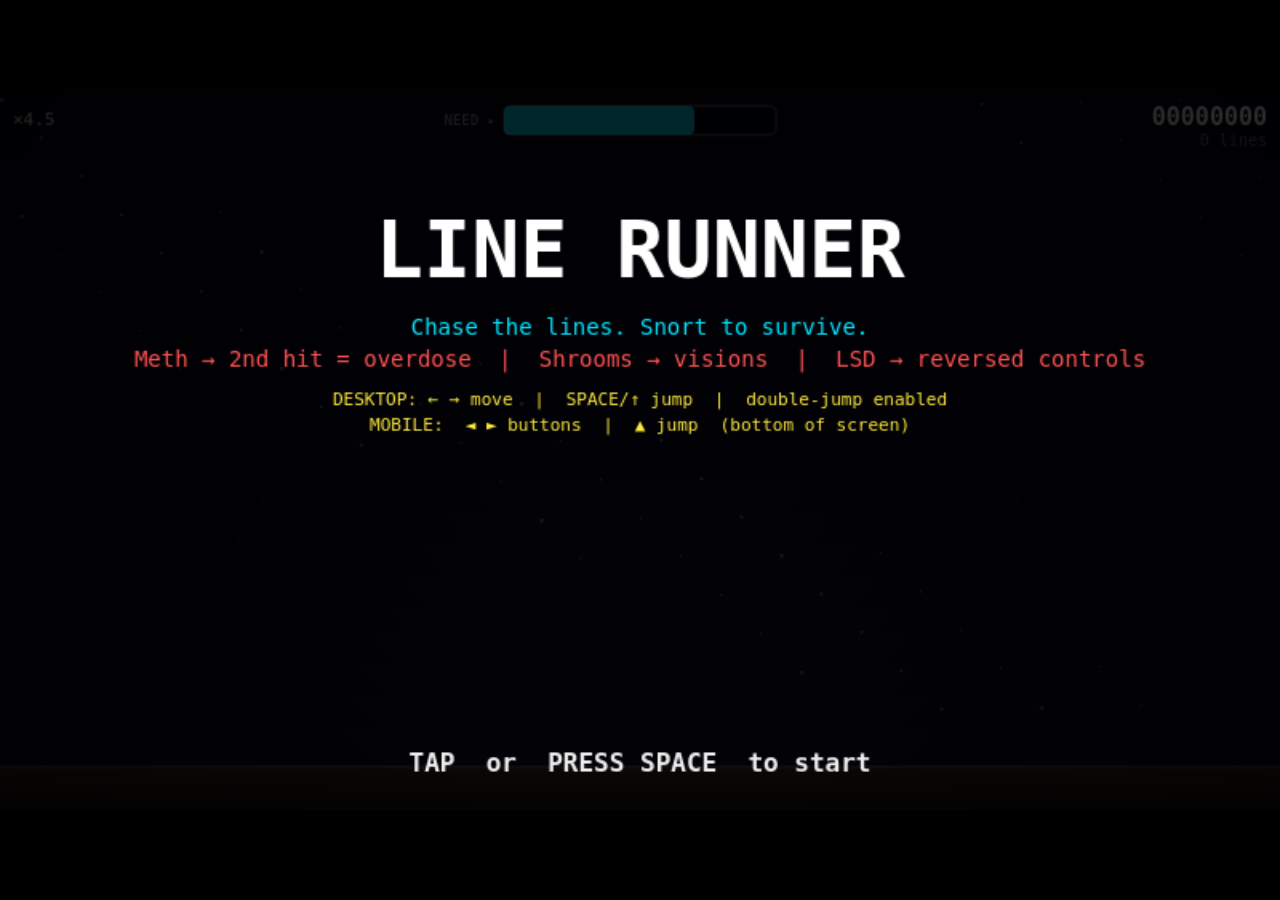
==== commit d3d94352: "Add files via upload" ====
--- a/index.html
+++ b/index.html
@@ -20,10 +20,46 @@
     -webkit-tap-highlight-color:transparent;
   }
   canvas { position:absolute; top:50%; left:50%; transform:translate(-50%,-50%); display:block; }
+  #nameWrap {
+    display:none;
+    position:absolute; top:50%; left:50%;
+    transform:translate(-50%,-50%);
+    z-index:20;
+    text-align:center;
+    background:rgba(0,0,0,0.93);
+    border:2px solid #FFEB3B;
+    border-radius:8px;
+    padding:22px 32px;
+    font-family:monospace;
+    min-width:260px;
+  }
+  #nameTitle { color:#FFEB3B; font-size:20px; font-weight:bold; margin-bottom:6px; }
+  #nameSub   { color:rgba(255,255,255,0.55); font-size:12px; margin-bottom:14px; }
+  #nameInput {
+    font-size:22px; background:#111; color:#FFEB3B;
+    border:2px solid #FFEB3B; padding:8px 12px;
+    text-align:center; width:180px;
+    text-transform:uppercase; font-family:monospace; outline:none; border-radius:4px;
+  }
+  #nameBtn {
+    display:block; margin:14px auto 0;
+    font-size:15px; padding:10px 28px;
+    background:#FFEB3B; color:#000; border:none;
+    cursor:pointer; font-family:monospace; font-weight:bold;
+    border-radius:4px; width:100%;
+  }
+  #nameBtn:active { background:#FFD700; }
 </style>
 </head>
 <body>
 <canvas id="c"></canvas>
+<div id="nameWrap">
+  <div id="nameTitle">★ NEW HIGH SCORE! ★</div>
+  <div id="nameSub">Enter your name (max 12 chars)</div>
+  <input id="nameInput" maxlength="12" autocomplete="off" autocorrect="off"
+         spellcheck="false" placeholder="YOUR NAME">
+  <button id="nameBtn">SUBMIT</button>
+</div>
 <script>
 'use strict';
 
@@ -32,31 +68,25 @@
    ════════════════════════════════════════════════════════════════════ */
 const CHARACTER = {
   name          : 'Tony',
-  w             : 28,          // hitbox width  (game pixels)
-  h             : 44,          // hitbox height
-  canDoubleJump : true,        // allow a second mid-air jump?
-
-  // ── Colours ──────────────────────────────────────────────────────
+  w             : 28,
+  h             : 44,
+  canDoubleJump : true,
   skin          : '#FDBCB4',
   hair          : '#2C1810',
   shirt         : '#FFFFFF',
   pants         : '#1a237e',
   shoes         : '#4E342E',
   tieColor      : '#DC143C',
-
-  // ── Toggle features ──────────────────────────────────────────────
   hasTie        : true,
   hasMustache   : true,
   hasSunglasses : false,
   hasHat        : false,
-
-  // ── Accessory colours ────────────────────────────────────────────
   hatColor      : '#2C1810',
   glassColor    : '#1a1a2e',
 };
 
 /* ════════════════════════════════════════════════════════════════════
-   GAME TUNING — adjust difficulty / feel here
+   GAME TUNING
    ════════════════════════════════════════════════════════════════════ */
 const CFG = {
   gravity        : 0.55,
@@ -65,8 +95,8 @@
   baseScroll     : 4.5,
   maxScroll      : 22,
   scrollPerLine  : 0.40,
-  drainBase      : 0.10,
-  drainPerUnit   : 0.040,
+  drainBase      : 0.04,   // 2.5× slower than original
+  drainPerUnit   : 0.016,  // 2.5× slower than original
   refillPerLine  : 32,
   cocaineMax     : 100,
   cocaineStart   : 70,
@@ -94,8 +124,7 @@
 /* ─── Fullscreen + orientation ───────────────────────────────────── */
 function requestFS() {
   if (!('ontouchstart' in window)) return;
-  var isFS = document.fullscreenElement || document.webkitFullscreenElement;
-  if (isFS) return;
+  if (document.fullscreenElement || document.webkitFullscreenElement) return;
   var el = document.documentElement;
   var rfs = el.requestFullscreen || el.webkitRequestFullscreen || el.mozRequestFullScreen;
   if (!rfs) return;
@@ -103,16 +132,13 @@
     try { screen.orientation.lock('landscape').catch(function(){}); } catch(e) {}
   }).catch(function(){});
 }
-// Re-lock orientation if user exits and re-enters fullscreen
 document.addEventListener('fullscreenchange', function() {
-  if (document.fullscreenElement) {
+  if (document.fullscreenElement)
     try { screen.orientation.lock('landscape').catch(function(){}); } catch(e) {}
-  }
 });
 document.addEventListener('webkitfullscreenchange', function() {
-  if (document.webkitFullscreenElement) {
+  if (document.webkitFullscreenElement)
     try { screen.orientation.lock('landscape').catch(function(){}); } catch(e) {}
-  }
 });
 
 /* ─── roundRect polyfill ─────────────────────────────────────────── */
@@ -120,15 +146,14 @@
   CanvasRenderingContext2D.prototype.roundRect = function(x, y, w, h, r) {
     r = Array.isArray(r) ? r[0] : (r || 0);
     r = Math.min(r, w / 2, h / 2);
-    this.moveTo(x + r, y);
-    this.lineTo(x + w - r, y);
-    this.quadraticCurveTo(x + w, y,     x + w, y + r);
-    this.lineTo(x + w, y + h - r);
-    this.quadraticCurveTo(x + w, y + h, x + w - r, y + h);
-    this.lineTo(x + r, y + h);
-    this.quadraticCurveTo(x,     y + h, x,     y + h - r);
-    this.lineTo(x,     y + r);
-    this.quadraticCurveTo(x,     y,     x + r, y);
+    this.moveTo(x+r,y); this.lineTo(x+w-r,y);
+    this.quadraticCurveTo(x+w,y,   x+w,y+r);
+    this.lineTo(x+w,y+h-r);
+    this.quadraticCurveTo(x+w,y+h, x+w-r,y+h);
+    this.lineTo(x+r,y+h);
+    this.quadraticCurveTo(x,y+h,   x,y+h-r);
+    this.lineTo(x,y+r);
+    this.quadraticCurveTo(x,y,     x+r,y);
     this.closePath();
   };
 }
@@ -136,66 +161,64 @@
 /* ─── Audio ─────────────────────────────────────────────────────── */
 let _ac;
 function tone(freq, type, dur, vol, delay) {
-  vol   = vol   || 0.25;
-  delay = delay || 0;
+  vol = vol || 0.25; delay = delay || 0;
   try {
     if (!_ac) _ac = new (window.AudioContext || window.webkitAudioContext)();
-    const osc = _ac.createOscillator(), g = _ac.createGain();
-    osc.connect(g); g.connect(_ac.destination);
-    osc.type = type;
-    osc.frequency.setValueAtTime(freq, _ac.currentTime + delay);
+    const o = _ac.createOscillator(), g = _ac.createGain();
+    o.connect(g); g.connect(_ac.destination);
+    o.type = type; o.frequency.setValueAtTime(freq, _ac.currentTime + delay);
     g.gain.setValueAtTime(0.001, _ac.currentTime + delay);
     g.gain.linearRampToValueAtTime(vol, _ac.currentTime + delay + 0.01);
     g.gain.exponentialRampToValueAtTime(0.001, _ac.currentTime + delay + dur);
-    osc.start(_ac.currentTime + delay);
-    osc.stop(_ac.currentTime + delay + dur + 0.05);
+    o.start(_ac.currentTime + delay); o.stop(_ac.currentTime + delay + dur + 0.05);
   } catch(e) {}
 }
 const SFX = {
-  jump  : function() { tone(440,'square',0.12,0.22); tone(550,'square',0.06,0.12,0.06); },
-  snort : function() { tone(900,'sawtooth',0.07,0.28); tone(1400,'sine',0.05,0.18,0.04); tone(1800,'sine',0.03,0.1,0.1); },
-  stomp : function() { tone(180,'square',0.18,0.35); tone(260,'square',0.10,0.2,0.05); },
-  die   : function() { tone(300,'sawtooth',0.3,0.4); tone(200,'sawtooth',0.35,0.4,0.22); tone(120,'sawtooth',0.6,0.45,0.46); },
+  jump  : () => { tone(440,'square',0.12,0.22); tone(550,'square',0.06,0.12,0.06); },
+  snort : () => { tone(900,'sawtooth',0.07,0.28); tone(1400,'sine',0.05,0.18,0.04); tone(1800,'sine',0.03,0.1,0.1); },
+  stomp : () => { tone(180,'square',0.18,0.35); tone(260,'square',0.10,0.2,0.05); },
+  die   : () => { tone(300,'sawtooth',0.3,0.4); tone(200,'sawtooth',0.35,0.4,0.22); tone(120,'sawtooth',0.6,0.45,0.46); },
+  meth  : () => { tone(800,'square',0.08,0.3); tone(1100,'square',0.06,0.25,0.05); tone(600,'square',0.04,0.2,0.12); },
+  shroom: () => { tone(300,'sine',0.4,0.2); tone(380,'sine',0.5,0.15,0.15); tone(480,'sine',0.6,0.1,0.3); tone(600,'sine',0.8,0.08,0.5); },
+  lsd   : () => { tone(200,'sawtooth',0.1,0.3); tone(400,'sawtooth',0.08,0.25,0.07); tone(800,'sine',0.06,0.2,0.15); },
+  devil : () => { tone(80,'sawtooth',2.5,0.35); tone(60,'sawtooth',2.5,0.25,0.1); tone(40,'sine',3,0.2,0.25); },
+  god   : () => { tone(440,'sine',0.3,0.18); tone(880,'sine',0.5,0.12,0.1); tone(1320,'sine',1.0,0.08,0.2); tone(660,'sine',2,0.06,0.35); },
 };
 
 /* ─── Input ─────────────────────────────────────────────────────── */
 const inp = { left:false, right:false };
 let jumpBuf = 0;
-function pressJump() { jumpBuf = CFG.jumpBufFrames; }
-
-window.addEventListener('keydown', function(e) {
+const pressJump = () => { jumpBuf = CFG.jumpBufFrames; };
+
+window.addEventListener('keydown', e => {
   if (e.code==='ArrowLeft'  || e.code==='KeyA') inp.left  = true;
   if (e.code==='ArrowRight' || e.code==='KeyD') inp.right = true;
-  if (e.code==='Space' || e.code==='ArrowUp' || e.code==='KeyW') pressJump();
-  if ((e.code==='Space' || e.code==='Enter') && gs.state !== 'playing') startGame();
-  if (['Space','ArrowUp','ArrowDown','ArrowLeft','ArrowRight','KeyW','KeyA','KeyD'].indexOf(e.code) !== -1)
+  if (['Space','ArrowUp','KeyW'].includes(e.code)) pressJump();
+  if (['Space','Enter'].includes(e.code) && gs.state !== 'playing') startGame();
+  if (['Space','ArrowUp','ArrowDown','ArrowLeft','ArrowRight','KeyW','KeyA','KeyD'].includes(e.code))
     e.preventDefault();
 }, { passive:false });
-
-window.addEventListener('keyup', function(e) {
+window.addEventListener('keyup', e => {
   if (e.code==='ArrowLeft'  || e.code==='KeyA') inp.left  = false;
   if (e.code==='ArrowRight' || e.code==='KeyD') inp.right = false;
 });
 
-/* Touch virtual buttons */
 const TB = {
-  left  : { x:18,           y:BASE_H-92, w:72, h:72 },
-  right : { x:98,           y:BASE_H-92, w:72, h:72 },
-  jump  : { x:BASE_W-98,    y:BASE_H-92, w:80, h:72 },
+  left  : { x:18,         y:BASE_H-92, w:72, h:72 },
+  right : { x:98,         y:BASE_H-92, w:72, h:72 },
+  jump  : { x:BASE_W-98,  y:BASE_H-92, w:80, h:72 },
 };
 const tch = { left:false, right:false };
-
 function syncTouches(e) {
   e.preventDefault();
   if (e.type === 'touchstart') requestFS();
   tch.left = tch.right = false;
-  var doJump = false;
-  for (var i = 0; i < e.touches.length; i++) {
-    var t = e.touches[i];
-    var r = canvas.getBoundingClientRect();
-    var gx = (t.clientX - r.left)  / scale;
-    var gy = (t.clientY - r.top)   / scale;
-    function hit(b) { return gx>=b.x && gx<=b.x+b.w && gy>=b.y && gy<=b.y+b.h; }
+  let doJump = false;
+  for (const t of e.touches) {
+    const r  = canvas.getBoundingClientRect();
+    const gx = (t.clientX - r.left) / scale;
+    const gy = (t.clientY - r.top)  / scale;
+    const hit = b => gx>=b.x && gx<=b.x+b.w && gy>=b.y && gy<=b.y+b.h;
     if (hit(TB.left))  tch.left  = true;
     if (hit(TB.right)) tch.right = true;
     if (hit(TB.jump))  doJump    = true;
@@ -203,25 +226,43 @@
   if (doJump) pressJump();
   if (e.type === 'touchstart' && gs.state !== 'playing') startGame();
 }
-canvas.addEventListener('touchstart',  syncTouches, { passive:false });
-canvas.addEventListener('touchmove',   syncTouches, { passive:false });
-canvas.addEventListener('touchend',    syncTouches, { passive:false });
-canvas.addEventListener('touchcancel', syncTouches, { passive:false });
-
-function goLeft()  { return inp.left  || tch.left;  }
-function goRight() { return inp.right || tch.right; }
+canvas.addEventListener('touchstart',  syncTouches, {passive:false});
+canvas.addEventListener('touchmove',   syncTouches, {passive:false});
+canvas.addEventListener('touchend',    syncTouches, {passive:false});
+canvas.addEventListener('touchcancel', syncTouches, {passive:false});
+
+// LSD reverses left/right
+function goLeft()  { const l=inp.left||tch.left, r=inp.right||tch.right; return gs.effects.lsd>0?r:l; }
+function goRight() { const l=inp.left||tch.left, r=inp.right||tch.right; return gs.effects.lsd>0?l:r; }
 
 /* ─── Helpers ────────────────────────────────────────────────────── */
-function clamp(v, lo, hi) { return v < lo ? lo : v > hi ? hi : v; }
-function rand(a, b)        { return Math.random() * (b - a) + a; }
-function randInt(a, b)     { return Math.floor(rand(a, b + 1)); }
-function fillRR(x, y, w, h, r, col) {
-  ctx.fillStyle = col;
-  ctx.beginPath(); ctx.roundRect(x, y, w, h, r); ctx.fill();
+const clamp = (v,lo,hi) => v<lo?lo:v>hi?hi:v;
+const rand  = (a,b)     => Math.random()*(b-a)+a;
+const randInt=(a,b)     => Math.floor(rand(a,b+1));
+
+function fillRR(x,y,w,h,r,col) {
+  ctx.fillStyle=col; ctx.beginPath(); ctx.roundRect(x,y,w,h,r); ctx.fill();
+}
+
+/* ─── Leaderboard ────────────────────────────────────────────────── */
+function getBoard() {
+  try { return JSON.parse(localStorage.getItem('lr_board')) || []; } catch(e) { return []; }
+}
+function addToBoard(name, score, lines) {
+  const board = getBoard();
+  board.push({ name: (name||'ANON').toUpperCase().slice(0,12), score, lines });
+  board.sort((a,b) => b.score - a.score);
+  const trimmed = board.slice(0,10);
+  localStorage.setItem('lr_board', JSON.stringify(trimmed));
+  return trimmed;
+}
+function qualifiesForBoard(score) {
+  const board = getBoard();
+  return board.length < 10 || score > board[board.length-1].score;
 }
 
 /* ─── Game state ─────────────────────────────────────────────────── */
-var gs = {
+const gs = {
   state      : 'start',
   score      : 0,
   linesCount : 0,
@@ -229,675 +270,977 @@
   coc        : CFG.cocaineStart,
   camX       : 0,
   minCamX    : 0,
-  shakeX     : 0,
-  shakeY     : 0,
-  shakeMag   : 0,
+  shakeX     : 0, shakeY : 0, shakeMag : 0,
   hue        : 0,
   flashA     : 0,
+  flashColor : '#FFFFFF',
   hi         : +(localStorage.getItem('lr_hi') || 0),
   deathT     : 0,
+  vision     : null,   // 'devil' | 'god' | null
+  visionTimer: 0,
+  effects    : { methCount:0, meth:0, shrooms:0, lsd:0 },
   platforms  : [],
-  enemies    : [],
+  drugItems  : [],
   lineObjs   : [],
   particles  : [],
   popups     : [],
   player     : null,
+  nameShown  : false,
 };
+
+/* ─── Score multiplier (2× on any drug except cocaine) ───────────── */
+function scoreMultiplier() {
+  const e = gs.effects;
+  return (e.meth>0 || e.shrooms>0 || e.lsd>0) ? 2 : 1;
+}
 
 /* ─── Player ─────────────────────────────────────────────────────── */
 function makePlayer() {
-  return {
-    wx     : 200,
-    y      : BASE_H - CFG.groundH - CHARACTER.h,
-    vx     : 0, vy : 0,
-    onGnd  : false,
-    coyote : 0,
-    extraJ : CHARACTER.canDoubleJump ? 1 : 0,
-    runF   : 0, runT : 0,
-    snortT : 0,
-    facing : 1,
-    alive  : true,
-  };
+  return { wx:200, y:BASE_H-CFG.groundH-CHARACTER.h,
+    vx:0, vy:0, onGnd:false, coyote:0,
+    extraJ:CHARACTER.canDoubleJump?1:0,
+    runF:0, runT:0, snortT:0, facing:1, alive:true };
 }
 
 function updatePlayer() {
-  var p = gs.player;
-  if (!p || !p.alive) return;
-
-  p.vx = goLeft() ? -CFG.runSpeed : goRight() ? CFG.runSpeed : 0;
+  const p = gs.player;
+  if (!p?.alive) return;
+
+  const runMul = gs.effects.meth>0 ? 1.4 : gs.effects.shrooms>0 ? 0.8 : 1;
+  const jmpMul = gs.effects.shrooms>0 ? 1.1 : gs.effects.lsd>0 ? 1.15 : 1;
+  const spd = CFG.runSpeed * runMul;
+
+  p.vx = goLeft() ? -spd : goRight() ? spd : 0;
   p.wx += p.vx;
   if (p.vx !== 0) p.facing = p.vx > 0 ? 1 : -1;
 
   p.vy = Math.min(p.vy + CFG.gravity, CFG.terminalVel);
   p.y += p.vy;
 
-  if (p.onGnd) { p.coyote = CFG.coyoteFrames; p.extraJ = CHARACTER.canDoubleJump ? 1 : 0; }
-  else if (p.coyote > 0) p.coyote--;
+  if (p.onGnd) { p.coyote=CFG.coyoteFrames; p.extraJ=CHARACTER.canDoubleJump?1:0; }
+  else if (p.coyote>0) p.coyote--;
   p.onGnd = false;
 
-  for (var i = 0; i < gs.platforms.length; i++) {
-    var pl = gs.platforms[i];
-    if (p.wx + CHARACTER.w <= pl.wx || p.wx >= pl.wx + pl.w) continue;
+  for (const pl of gs.platforms) {
+    if (p.wx+CHARACTER.w<=pl.wx || p.wx>=pl.wx+pl.w) continue;
     if (p.vy < 0) continue;
-    var pBot = p.y + CHARACTER.h;
-    if (pBot >= pl.y - 2 && pBot <= pl.y + pl.h + 14) {
-      p.y = pl.y - CHARACTER.h;
-      p.vy = 0;
-      p.onGnd = true;
+    const pBot = p.y + CHARACTER.h;
+    if (pBot >= pl.y-2 && pBot <= pl.y+pl.h+14) {
+      p.y=pl.y-CHARACTER.h; p.vy=0; p.onGnd=true;
     }
   }
-
-  var gndY = BASE_H - CFG.groundH;
-  if (p.y + CHARACTER.h >= gndY) { p.y = gndY - CHARACTER.h; p.vy = 0; p.onGnd = true; }
+  const gndY = BASE_H-CFG.groundH;
+  if (p.y+CHARACTER.h>=gndY) { p.y=gndY-CHARACTER.h; p.vy=0; p.onGnd=true; }
 
   if (jumpBuf > 0) {
     if (p.coyote > 0) {
-      p.vy = CFG.jumpForce; p.onGnd = false; p.coyote = 0; jumpBuf = 0;
-      SFX.jump();
+      p.vy=CFG.jumpForce*jmpMul; p.onGnd=false; p.coyote=0; jumpBuf=0; SFX.jump();
     } else if (p.extraJ > 0) {
-      p.vy = CFG.jumpForce * 0.88; p.extraJ--; jumpBuf = 0;
-      SFX.jump();
-      spawnParticles(p.wx - gs.camX + CHARACTER.w/2, p.y + CHARACTER.h, '#00E5FF', 8, 2.5);
+      p.vy=CFG.jumpForce*jmpMul*0.88; p.extraJ--; jumpBuf=0; SFX.jump();
+      spawnParticles(p.wx-gs.camX+CHARACTER.w/2, p.y+CHARACTER.h, '#00E5FF', 8, 2.5);
     }
   }
-  if (jumpBuf > 0) jumpBuf--;
-
-  if (p.onGnd && p.vx !== 0) {
-    var spd = Math.max(3, 14 - (gs.speed | 0));
-    if (++p.runT >= spd) { p.runF = (p.runF + 1) % 4; p.runT = 0; }
-  }
-  if (p.snortT > 0) p.snortT--;
-
-  p.wx = Math.max(p.wx, gs.camX + 8);
-  if (p.y > BASE_H + 100 || p.wx + CHARACTER.w < gs.camX) killPlayer();
+  if (jumpBuf>0) jumpBuf--;
+
+  if (p.onGnd && p.vx!==0) {
+    const sp = Math.max(3, 14-(gs.speed|0));
+    if (++p.runT>=sp) { p.runF=(p.runF+1)%4; p.runT=0; }
+  }
+  if (p.snortT>0) p.snortT--;
+
+  p.wx = Math.max(p.wx, gs.camX+8);
+  if (p.y>BASE_H+100 || p.wx+CHARACTER.w<gs.camX) killPlayer();
 }
 
 /* ─── Camera ─────────────────────────────────────────────────────── */
 function updateCamera() {
   gs.minCamX += gs.speed * 0.09;
-  var target = gs.player.wx - BASE_W * 0.28;
-  gs.camX = Math.max(target, gs.minCamX);
-
+  gs.camX = Math.max(gs.player.wx - BASE_W*0.28, gs.minCamX);
   if (gs.shakeMag > 0.15) {
-    gs.shakeX = (Math.random() * 2 - 1) * gs.shakeMag;
-    gs.shakeY = (Math.random() * 2 - 1) * gs.shakeMag;
-    gs.shakeMag *= 0.82;
-  } else { gs.shakeX = gs.shakeY = gs.shakeMag = 0; }
-  gs.flashA = Math.max(0, gs.flashA - 0.05);
+    gs.shakeX=(Math.random()*2-1)*gs.shakeMag;
+    gs.shakeY=(Math.random()*2-1)*gs.shakeMag;
+    gs.shakeMag*=0.82;
+  } else { gs.shakeX=gs.shakeY=gs.shakeMag=0; }
+  gs.flashA = Math.max(0, gs.flashA-0.05);
 }
 
 /* ─── Platform generation ────────────────────────────────────────── */
-var nextPlatX = 350;
-
+let nextPlatX = 350;
 function genPlatforms() {
-  var horizon = gs.camX + BASE_W + 700;
+  const horizon = gs.camX + BASE_W + 700;
   while (nextPlatX < horizon) {
-    var prev  = gs.platforms.length ? gs.platforms[gs.platforms.length - 1] : null;
-    var prevY = prev ? prev.y : BASE_H - CFG.groundH - 30;
-    var gap   = clamp(rand(60, 110) + gs.speed * 3.5, 55, 210);
-    var w     = clamp(rand(110, 270) - gs.speed * 2.5, 72, 260);
-    var y     = clamp(prevY + rand(-100, 100), 100, BASE_H - CFG.groundH - 55);
-    var nLines  = Math.random() > 0.25 ? randInt(1, Math.min(3, 1 + (gs.linesCount / 12 | 0))) : 0;
-    var hasEnemy = Math.random() > 0.78 && gs.linesCount > 3;
-
-    var pl = { wx: nextPlatX + gap, y:y, w: Math.round(w), h:18 };
+    const prev  = gs.platforms.at(-1);
+    const prevY = prev ? prev.y : BASE_H-CFG.groundH-30;
+    const gap = clamp(rand(60,110)+gs.speed*3.5, 55, 210);
+    const w   = clamp(rand(110,270)-gs.speed*2.5, 72, 260);
+    const y   = clamp(prevY+rand(-100,100), 100, BASE_H-CFG.groundH-55);
+    const nLines  = Math.random()>0.25 ? randInt(1,Math.min(3,1+(gs.linesCount/12|0))) : 0;
+    const hasDrug = Math.random() < 0.28;
+
+    const pl = { wx:nextPlatX+gap, y, w:Math.round(w), h:18 };
     gs.platforms.push(pl);
 
-    for (var i = 0; i < nLines; i++) {
-      var sp = pl.w / (nLines + 1);
-      gs.lineObjs.push({ wx: pl.wx + sp*(i+1), y: pl.y-12, w:24, h:5, done:false });
+    for (let i=0; i<nLines; i++) {
+      const sp=pl.w/(nLines+1);
+      gs.lineObjs.push({ wx:pl.wx+sp*(i+1), y:pl.y-12, w:24, h:5, done:false });
     }
-    if (hasEnemy) spawnEnemy(pl);
-
+    if (hasDrug) spawnDrug(pl);
     nextPlatX = pl.wx + pl.w;
   }
-  gs.platforms = gs.platforms.filter(function(p) { return p.wx + p.w > gs.camX - 200; });
-  gs.lineObjs  = gs.lineObjs.filter(function(l)  { return !l.done && l.wx > gs.camX - 100; });
-}
-
-/* ─── Enemies ────────────────────────────────────────────────────── */
-function spawnEnemy(pl) {
-  gs.enemies.push({
-    wx:pl.wx + pl.w*0.4, y:pl.y-24,
-    w:24, h:24, pl:pl,
-    dir:Math.random()>0.5?1:-1,
-    spd:1.4+rand(0,1),
-    alive:true, dieT:0,
+  gs.platforms = gs.platforms.filter(p=>p.wx+p.w>gs.camX-200);
+  gs.lineObjs  = gs.lineObjs.filter(l=>!l.done && l.wx>gs.camX-100);
+}
+
+/* ─── Drug system ────────────────────────────────────────────────── */
+const DRUG_SIZES = { meth:{w:16,h:22}, shrooms:{w:18,h:22}, lsd:{w:14,h:14} };
+
+function spawnDrug(pl) {
+  const r    = Math.random();
+  const type = r<0.45 ? 'meth' : r<0.75 ? 'shrooms' : 'lsd';
+  const sz   = DRUG_SIZES[type];
+  gs.drugItems.push({
+    wx:pl.wx + pl.w*(0.2+Math.random()*0.6),
+    y:pl.y - sz.h - 6,
+    type, w:sz.w, h:sz.h, collected:false, t:0,
   });
 }
 
-function updateEnemies() {
-  var p = gs.player;
-  for (var i = 0; i < gs.enemies.length; i++) {
-    var e = gs.enemies[i];
-    if (!e.alive) { if (e.dieT > 0) e.dieT--; continue; }
-    e.wx += e.dir * e.spd;
-    if (e.wx < e.pl.wx + 4 || e.wx + e.w > e.pl.wx + e.pl.w - 4) e.dir *= -1;
-    if (!p || !p.alive) continue;
-    if (p.wx + CHARACTER.w <= e.wx || p.wx >= e.wx + e.w) continue;
-    if (p.y + CHARACTER.h <= e.y   || p.y >= e.y + e.h)   continue;
-    if (p.vy > 0.5 && p.y + CHARACTER.h < e.y + e.h * 0.6 + 8) {
-      e.alive=false; e.dieT=22;
-      p.vy = CFG.jumpForce * 0.55;
-      gs.score += 200;
-      spawnParticles(e.wx-gs.camX+e.w/2, e.y, '#FF5722', 14, 3);
-      addPopup(e.wx-gs.camX+e.w/2, e.y-20, '+STOMP 200');
-      SFX.stomp();
-    } else { killPlayer(); }
-  }
-  gs.enemies = gs.enemies.filter(function(e) { return e.wx > gs.camX-300 && (e.alive || e.dieT>0); });
+function updateDrugs() {
+  const p = gs.player;
+  if (!p?.alive) return;
+  for (const d of gs.drugItems) {
+    if (d.collected) continue;
+    d.t++;
+    const dx = Math.abs(p.wx+CHARACTER.w/2 - (d.wx+d.w/2));
+    const dy = Math.abs(p.y+CHARACTER.h/2  - (d.y+d.h/2));
+    if (dx < (CHARACTER.w/2+d.w/2)*0.85 && dy < (CHARACTER.h/2+d.h/2)*0.85)
+      collectDrug(d);
+  }
+  gs.drugItems = gs.drugItems.filter(d=>!d.collected && d.wx>gs.camX-200);
+}
+
+function collectDrug(d) {
+  d.collected = true;
+  const sx = d.wx - gs.camX;
+
+  if (d.type === 'meth') {
+    gs.effects.methCount++;
+    gs.effects.meth = 600;
+    gs.shakeMag = 8;
+    if (gs.effects.methCount >= 2) {
+      spawnParticles(sx, d.y, '#88AAFF', 35, 7);
+      spawnParticles(sx, d.y, '#FFFFFF', 15, 4);
+      addPopup(sx, d.y-30, 'OVERDOSE!!');
+      gs.flashA=0.9; gs.flashColor='#8888FF';
+      setTimeout(killPlayer, 400);
+      return;
+    }
+    spawnParticles(sx, d.y, '#C8E8FF', 18, 3);
+    addPopup(sx, d.y-20, 'TWEAKING!');
+    gs.flashA=0.3; gs.flashColor='#AACCFF';
+    SFX.meth();
+
+  } else if (d.type === 'shrooms') {
+    gs.effects.shrooms = 1200;
+    spawnParticles(sx, d.y, '#FF6B35', 18, 3);
+    spawnParticles(sx, d.y, '#9B59B6', 12, 2.5);
+    addPopup(sx, d.y-20, "TRIPPIN'!");
+    gs.flashA=0.35; gs.flashColor='#FF44AA';
+    SFX.shroom();
+    if (Math.random() < 1/3) triggerVision(Math.random()<0.5 ? 'devil' : 'god');
+
+  } else if (d.type === 'lsd') {
+    gs.effects.lsd = 900;
+    spawnParticles(sx, d.y, '#FF00FF', 20, 3.5);
+    spawnParticles(sx, d.y, '#00FFFF', 12, 2.5);
+    addPopup(sx, d.y-20, 'REVERSED!');
+    gs.flashA=0.35; gs.flashColor='#FF00FF';
+    gs.shakeMag=6;
+    SFX.lsd();
+  }
+
+  gs.score += 250 * scoreMultiplier();
+}
+
+function triggerVision(type) {
+  gs.vision      = type;
+  gs.visionTimer = 180;
+  type === 'devil' ? SFX.devil() : SFX.god();
+}
+
+function updateEffects() {
+  const e = gs.effects;
+  if (e.meth    > 0) e.meth--;
+  if (e.shrooms > 0) e.shrooms--;
+  if (e.lsd     > 0) e.lsd--;
+  // Extra shake while tweaking
+  if (e.meth > 0 && Math.random() < 0.15) gs.shakeMag = Math.max(gs.shakeMag, 2.5);
 }
 
 /* ─── Cocaine lines ──────────────────────────────────────────────── */
-var SNORT_MSGS = ['SNORTED!','RAILED!','GET SOME!','WHOOSH!','YIKES!','LET\'S GO!'];
-var snortIdx = 0;
+const SNORT_MSGS = ['SNORTED!','RAILED!','GET SOME!','WHOOSH!','YIKES!','LET\'S GO!'];
+let snortIdx = 0;
 
 function updateLineObjs() {
-  var p = gs.player;
-  if (!p || !p.alive) return;
-  for (var i = 0; i < gs.lineObjs.length; i++) {
-    var l = gs.lineObjs[i];
+  const p = gs.player;
+  if (!p?.alive) return;
+  for (const l of gs.lineObjs) {
     if (l.done) continue;
-    var dx = Math.abs(p.wx + CHARACTER.w/2 - l.wx);
-    var dy = Math.abs(p.y  + CHARACTER.h   - (l.y + l.h));
-    if (dx < 18 && dy < 24) collectLine(l);
-  }
-}
-
+    const dx = Math.abs(p.wx+CHARACTER.w/2 - l.wx);
+    const dy = Math.abs(p.y+CHARACTER.h    - (l.y+l.h));
+    if (dx<18 && dy<24) collectLine(l);
+  }
+}
 function collectLine(l) {
   l.done = true;
   gs.linesCount++;
-  gs.score += 100 + (gs.speed * 12 | 0);
-  gs.coc    = Math.min(CFG.cocaineMax, gs.coc   + CFG.refillPerLine);
-  gs.speed  = Math.min(CFG.maxScroll,  gs.speed + CFG.scrollPerLine);
-  gs.flashA = 0.45;
-  gs.shakeMag = 2 + gs.speed * 0.22;
+  gs.score   += (100+(gs.speed*12|0)) * scoreMultiplier();
+  gs.coc      = Math.min(CFG.cocaineMax, gs.coc   + CFG.refillPerLine);
+  gs.speed    = Math.min(CFG.maxScroll,  gs.speed + CFG.scrollPerLine);
+  gs.flashA   = 0.4; gs.flashColor='#FFFFFF';
+  gs.shakeMag = 2+gs.speed*0.22;
   gs.player.snortT = 25;
-  var sx = l.wx - gs.camX;
-  spawnParticles(sx, l.y, '#FFFFFF', 22, 4);
-  spawnParticles(sx, l.y, '#00E5FF',  8, 2.5);
-  addPopup(sx, l.y - 22, SNORT_MSGS[snortIdx++ % SNORT_MSGS.length]);
+  const sx = l.wx - gs.camX;
+  spawnParticles(sx,l.y,'#FFFFFF',22,4);
+  spawnParticles(sx,l.y,'#00E5FF', 8,2.5);
+  addPopup(sx,l.y-22,SNORT_MSGS[snortIdx++%SNORT_MSGS.length]);
   SFX.snort();
 }
 
 function updateCocaine() {
   gs.coc -= CFG.drainBase + CFG.drainPerUnit * gs.speed;
-  if (gs.coc <= 0) { gs.coc = 0; killPlayer(); }
-}
-
-/* ─── Particles ──────────────────────────────────────────────────── */
-function spawnParticles(sx, sy, color, n, spd) {
-  for (var i = 0; i < n; i++) {
-    var a = rand(0, Math.PI * 2);
-    var s = rand(0.4, spd);
-    gs.particles.push({ x:sx, y:sy, vx:Math.cos(a)*s, vy:Math.sin(a)*s-rand(0.5,2.5),
-      life:1, decay:rand(0.022,0.055), r:rand(1.5,4.5), color:color });
+  if (gs.coc<=0) { gs.coc=0; killPlayer(); }
+}
+
+/* ─── Particles + Popups ─────────────────────────────────────────── */
+function spawnParticles(sx,sy,color,n,spd) {
+  for (let i=0;i<n;i++) {
+    const a=rand(0,Math.PI*2), s=rand(0.4,spd);
+    gs.particles.push({ x:sx,y:sy, vx:Math.cos(a)*s, vy:Math.sin(a)*s-rand(0.5,2.5),
+      life:1, decay:rand(0.022,0.055), r:rand(1.5,4.5), color });
   }
 }
 function updateParticles() {
-  for (var i = 0; i < gs.particles.length; i++) {
-    var p = gs.particles[i];
-    p.x += p.vx; p.y += p.vy; p.vy += 0.13; p.life -= p.decay;
-  }
-  gs.particles = gs.particles.filter(function(p) { return p.life > 0; });
-}
-
-/* ─── Popups ─────────────────────────────────────────────────────── */
-function addPopup(sx, sy, text) { gs.popups.push({ x:sx, y:sy, vy:-0.85, text:text, life:1 }); }
+  for (const p of gs.particles) { p.x+=p.vx; p.y+=p.vy; p.vy+=0.13; p.life-=p.decay; }
+  gs.particles = gs.particles.filter(p=>p.life>0);
+}
+
+function addPopup(sx,sy,text) { gs.popups.push({x:sx,y:sy,vy:-0.85,text,life:1}); }
 function updatePopups() {
-  for (var i = 0; i < gs.popups.length; i++) { gs.popups[i].y += gs.popups[i].vy; gs.popups[i].life -= 0.025; }
-  gs.popups = gs.popups.filter(function(p) { return p.life > 0; });
+  for (const p of gs.popups) { p.y+=p.vy; p.life-=0.025; }
+  gs.popups = gs.popups.filter(p=>p.life>0);
 }
 
 /* ─── Kill ───────────────────────────────────────────────────────── */
 function killPlayer() {
-  if (!gs.player || !gs.player.alive) return;
-  gs.player.alive = false;
-  gs.state  = 'dead';
-  gs.deathT = 130;
-  gs.shakeMag = 12;
-  if (gs.score > gs.hi) { gs.hi = gs.score; localStorage.setItem('lr_hi', gs.hi); }
-  var cx = gs.player.wx - gs.camX + CHARACTER.w/2;
-  var cy = gs.player.y  + CHARACTER.h/2;
-  spawnParticles(cx, cy, '#FF1744', 28, 5.5);
-  spawnParticles(cx, cy, '#FFFFFF', 10, 3);
+  if (!gs.player?.alive) return;
+  gs.player.alive=false; gs.state='dead'; gs.deathT=130; gs.shakeMag=12;
+  if (gs.score>gs.hi) { gs.hi=gs.score; localStorage.setItem('lr_hi',gs.hi); }
+  const cx=gs.player.wx-gs.camX+CHARACTER.w/2, cy=gs.player.y+CHARACTER.h/2;
+  spawnParticles(cx,cy,'#FF1744',28,5.5);
+  spawnParticles(cx,cy,'#FFFFFF',10,3);
   SFX.die();
 }
 
 /* ════════════════════════════════════════════════════════════════════
-   DRAW FUNCTIONS
+   DRAW
    ════════════════════════════════════════════════════════════════════ */
 
+/* Drug visual filter */
+function getDrugFilter() {
+  let f = '';
+  if (gs.effects.shrooms>0) {
+    const h=(Date.now()/25)%360;
+    f += `hue-rotate(${h|0}deg) saturate(2.5) `;
+  }
+  if (gs.effects.lsd>0) {
+    const lh=(Date.now()/15)%360;
+    f += `hue-rotate(${lh|0}deg) saturate(5) contrast(1.35) `;
+  }
+  if (gs.effects.meth>0) f += 'brightness(1.28) saturate(1.7) ';
+  return f.trim();
+}
+
 function drawBG() {
-  var t = gs.speed / CFG.maxScroll;
-  var sg = ctx.createLinearGradient(0, 0, 0, BASE_H - CFG.groundH);
-  if (t < 0.3) {
+  const t = gs.speed/CFG.maxScroll;
+  const sg = ctx.createLinearGradient(0,0,0,BASE_H-CFG.groundH);
+  if (t<0.3) {
     sg.addColorStop(0,'#04041a'); sg.addColorStop(1,'#0d0d30');
-  } else if (t < 0.65) {
-    sg.addColorStop(0,'hsl('+((270+gs.hue*0.1)%360)+',65%,7%)');
-    sg.addColorStop(1,'hsl('+((240+gs.hue*0.1)%360)+',55%,17%)');
+  } else if (t<0.65) {
+    sg.addColorStop(0,`hsl(${(270+gs.hue*.1)%360},65%,7%)`);
+    sg.addColorStop(1,`hsl(${(240+gs.hue*.1)%360},55%,17%)`);
   } else {
-    sg.addColorStop(0,'hsl('+(gs.hue%360)+',85%,10%)');
-    sg.addColorStop(1,'hsl('+((gs.hue+50)%360)+',80%,22%)');
-  }
-  ctx.fillStyle = sg;
-  ctx.fillRect(0, 0, BASE_W, BASE_H - CFG.groundH);
-
-  // Stars (low speed)
-  if (t < 0.5) {
-    var sa = (0.5 - t) * 1.8;
-    ctx.fillStyle = 'rgba(255,255,255,'+sa+')';
-    for (var i = 0; i < 60; i++) {
-      var sx = ((i*137.5 + gs.camX*0.03) % BASE_W + BASE_W) % BASE_W;
-      var sy = (i*71+5) % (BASE_H - CFG.groundH - 20);
-      ctx.fillRect(sx, sy, i%7===0?2.2:i%3===0?1.8:1.2, i%7===0?2.2:i%3===0?1.8:1.2);
+    sg.addColorStop(0,`hsl(${gs.hue%360},85%,10%)`);
+    sg.addColorStop(1,`hsl(${(gs.hue+50)%360},80%,22%)`);
+  }
+  ctx.fillStyle=sg; ctx.fillRect(0,0,BASE_W,BASE_H-CFG.groundH);
+
+  // Stars
+  if (t<0.5) {
+    ctx.fillStyle=`rgba(255,255,255,${(0.5-t)*1.8})`;
+    for (let i=0;i<60;i++) {
+      const sx=((i*137.5+gs.camX*0.03)%BASE_W+BASE_W)%BASE_W;
+      const sy=(i*71+5)%(BASE_H-CFG.groundH-20);
+      ctx.fillRect(sx,sy,i%7===0?2.2:i%3===0?1.8:1.2, i%7===0?2.2:i%3===0?1.8:1.2);
     }
   }
-
-  // Speed streaks (deterministic, no flicker)
-  if (t > 0.45) {
-    var la = (t - 0.45) * 0.7;
-    ctx.strokeStyle = 'rgba(255,255,255,'+(la*0.55)+')';
-    ctx.lineWidth = 1;
-    for (var i = 0; i < 20; i++) {
-      var lx = ((i*67 - gs.camX*(0.35+t*0.5)) % BASE_W + BASE_W*3) % BASE_W;
-      var ly = (i*73 + Math.sin(i*2.1)*40) % (BASE_H - CFG.groundH - 15) + 8;
-      var ll = 20 + t * 85;
-      ctx.beginPath(); ctx.moveTo(lx, ly); ctx.lineTo(lx-ll, ly); ctx.stroke();
+  // Speed streaks
+  if (t>0.45) {
+    const la=(t-0.45)*0.7;
+    ctx.strokeStyle=`rgba(255,255,255,${la*0.55})`; ctx.lineWidth=1;
+    for (let i=0;i<20;i++) {
+      const lx=((i*67-gs.camX*(0.35+t*0.5))%BASE_W+BASE_W*3)%BASE_W;
+      const ly=(i*73+Math.sin(i*2.1)*40)%(BASE_H-CFG.groundH-15)+8;
+      ctx.beginPath(); ctx.moveTo(lx,ly); ctx.lineTo(lx-(20+t*85),ly); ctx.stroke();
     }
   }
-
-  // Ground strip
-  var gg = ctx.createLinearGradient(0, BASE_H-CFG.groundH, 0, BASE_H);
+  // Shrooms: floating orbs
+  if (gs.effects.shrooms>0) {
+    const now=Date.now()/1000;
+    for (let i=0;i<14;i++) {
+      const bx=((i*139+now*25)%BASE_W+BASE_W)%BASE_W;
+      const by=(Math.sin(now*0.6+i)*0.5+0.5)*(BASE_H-CFG.groundH);
+      const br=12+Math.sin(now*1.2+i)*6;
+      ctx.globalAlpha=0.18;
+      ctx.fillStyle=`hsl(${(i*26+now*45)%360},90%,65%)`;
+      ctx.beginPath(); ctx.arc(bx,by,br,0,Math.PI*2); ctx.fill();
+    }
+    ctx.globalAlpha=1;
+  }
+  // Ground
+  const gg=ctx.createLinearGradient(0,BASE_H-CFG.groundH,0,BASE_H);
   gg.addColorStop(0,'#4a3a2a'); gg.addColorStop(1,'#1a1210');
-  ctx.fillStyle = gg;
-  ctx.fillRect(0, BASE_H-CFG.groundH, BASE_W, CFG.groundH);
-  ctx.fillStyle = '#6a5a4a';
-  ctx.fillRect(0, BASE_H-CFG.groundH, BASE_W, 2);
+  ctx.fillStyle=gg; ctx.fillRect(0,BASE_H-CFG.groundH,BASE_W,CFG.groundH);
+  ctx.fillStyle='#6a5a4a'; ctx.fillRect(0,BASE_H-CFG.groundH,BASE_W,2);
 }
 
 function drawPlatforms() {
-  for (var i = 0; i < gs.platforms.length; i++) {
-    var pl = gs.platforms[i];
-    var sx = pl.wx - gs.camX + gs.shakeX;
-    if (sx + pl.w < 0 || sx > BASE_W) continue;
-    var sy = pl.y + gs.shakeY;
-    var pg = ctx.createLinearGradient(sx, sy, sx, sy+pl.h);
+  const shroomBob = gs.effects.shrooms>0 ? Math.sin(Date.now()/400)*4 : 0;
+  for (const pl of gs.platforms) {
+    const sx=pl.wx-gs.camX+gs.shakeX;
+    if (sx+pl.w<0||sx>BASE_W) continue;
+    const sy=pl.y+gs.shakeY+shroomBob;
+    const pg=ctx.createLinearGradient(sx,sy,sx,sy+pl.h);
     pg.addColorStop(0,'#8a7a6a'); pg.addColorStop(1,'#3a2a1a');
-    ctx.fillStyle = pg;
-    ctx.beginPath(); ctx.roundRect(sx, sy, pl.w, pl.h, 4); ctx.fill();
-    ctx.fillStyle = 'rgba(255,255,255,0.12)';
-    ctx.beginPath(); ctx.roundRect(sx+2, sy+2, pl.w-4, 4, 2); ctx.fill();
+    ctx.fillStyle=pg; ctx.beginPath(); ctx.roundRect(sx,sy,pl.w,pl.h,4); ctx.fill();
+    ctx.fillStyle='rgba(255,255,255,0.12)';
+    ctx.beginPath(); ctx.roundRect(sx+2,sy+2,pl.w-4,4,2); ctx.fill();
   }
 }
 
 function drawLineObjs() {
-  var now = Date.now() / 250;
-  for (var i = 0; i < gs.lineObjs.length; i++) {
-    var l = gs.lineObjs[i];
+  const now=Date.now()/250;
+  for (const l of gs.lineObjs) {
     if (l.done) continue;
-    var sx = l.wx - gs.camX + gs.shakeX;
-    if (sx < -40 || sx > BASE_W+40) continue;
-    var sy = l.y + gs.shakeY;
-    ctx.fillStyle = 'rgba(170,240,255,0.28)';
-    ctx.fillRect(sx-l.w/2-4, sy-3, l.w+8, l.h+6);
-    ctx.fillStyle = 'rgba(255,255,255,0.97)';
-    ctx.fillRect(sx-l.w/2, sy, l.w, l.h);
-    var sp = 0.55 + 0.45*Math.sin(now + l.wx*0.05);
-    ctx.fillStyle = 'rgba(255,255,255,'+sp+')';
-    ctx.fillRect(sx-3, sy-4, 5, 3);
-  }
-}
-
-function drawEnemies() {
-  for (var i = 0; i < gs.enemies.length; i++) {
-    var e = gs.enemies[i];
-    var sx = e.wx - gs.camX + gs.shakeX;
-    if (sx+e.w < -5 || sx > BASE_W+5) continue;
-    var sy = e.y + gs.shakeY;
-    if (!e.alive) {
-      var pct = e.dieT / 22;
-      ctx.globalAlpha = pct;
-      fillRR(sx, sy+e.h*(1-pct*0.5), e.w, e.h*pct*0.45, 2, '#FF5722');
-      ctx.globalAlpha = 1;
-      continue;
-    }
-    fillRR(sx, sy, e.w, e.h, 5, '#D32F2F');
-    ctx.fillStyle = '#B71C1C';
-    for (var k = 0; k < 3; k++) {
-      ctx.beginPath();
-      ctx.moveTo(sx+3+k*8, sy); ctx.lineTo(sx+7+k*8, sy-8); ctx.lineTo(sx+11+k*8, sy);
-      ctx.fill();
-    }
-    var eo = e.dir > 0 ? 2 : 0;
-    ctx.fillStyle='#FFEB3B'; ctx.fillRect(sx+4,      sy+5,6,6); ctx.fillRect(sx+e.w-10,sy+5,6,6);
-    ctx.fillStyle='#000';    ctx.fillRect(sx+4+eo,   sy+7,3,4); ctx.fillRect(sx+e.w-10+eo,sy+7,3,4);
-    ctx.strokeStyle='#000'; ctx.lineWidth=1.5;
-    ctx.beginPath(); ctx.moveTo(sx+3,     sy+4); ctx.lineTo(sx+9,     sy+7); ctx.stroke();
-    ctx.beginPath(); ctx.moveTo(sx+e.w-3, sy+4); ctx.lineTo(sx+e.w-9, sy+7); ctx.stroke();
-  }
-}
-
+    const sx=l.wx-gs.camX+gs.shakeX;
+    if (sx<-40||sx>BASE_W+40) continue;
+    const sy=l.y+gs.shakeY;
+    ctx.fillStyle='rgba(170,240,255,0.28)';
+    ctx.fillRect(sx-l.w/2-4,sy-3,l.w+8,l.h+6);
+    ctx.fillStyle='rgba(255,255,255,0.97)';
+    ctx.fillRect(sx-l.w/2,sy,l.w,l.h);
+    const sp=0.55+0.45*Math.sin(now+l.wx*0.05);
+    ctx.fillStyle=`rgba(255,255,255,${sp})`;
+    ctx.fillRect(sx-3,sy-4,5,3);
+  }
+}
+
+/* ── Drug items ───────────────────────────────────────────────────── */
+function drawDrugs() {
+  const bob = Date.now()/400;
+  for (const d of gs.drugItems) {
+    if (d.collected) continue;
+    const sx=d.wx-gs.camX+gs.shakeX;
+    if (sx+d.w<-5||sx>BASE_W+5) continue;
+    const sy=d.y+gs.shakeY+Math.sin(bob+d.wx*0.05)*3;
+    if      (d.type==='meth')   drawMeth(sx,sy,d);
+    else if (d.type==='shrooms') drawShroom(sx,sy,d);
+    else                         drawLSDtab(sx,sy,d);
+  }
+}
+
+function drawMeth(sx,sy,d) {
+  // Glow
+  ctx.fillStyle='rgba(100,170,255,0.25)';
+  ctx.beginPath(); ctx.ellipse(sx+d.w/2,sy+d.h/2,d.w*0.8,d.h*0.8,0,0,Math.PI*2); ctx.fill();
+  // Main crystal (hexagonal-ish shard)
+  ctx.fillStyle='#C8E8FF';
+  ctx.beginPath();
+  ctx.moveTo(sx+d.w/2, sy);
+  ctx.lineTo(sx+d.w,   sy+d.h*0.35);
+  ctx.lineTo(sx+d.w*0.85,sy+d.h);
+  ctx.lineTo(sx+d.w*0.15,sy+d.h);
+  ctx.lineTo(sx,       sy+d.h*0.35);
+  ctx.closePath(); ctx.fill();
+  // Inner highlight
+  ctx.fillStyle='rgba(255,255,255,0.65)';
+  ctx.beginPath();
+  ctx.moveTo(sx+d.w/2, sy+2);
+  ctx.lineTo(sx+d.w*0.8, sy+d.h*0.3);
+  ctx.lineTo(sx+d.w/2, sy+d.h*0.45);
+  ctx.closePath(); ctx.fill();
+  // Label
+  ctx.fillStyle='rgba(180,220,255,0.85)'; ctx.font='bold 7px monospace'; ctx.textAlign='center';
+  ctx.fillText('METH',sx+d.w/2,sy+d.h+9); ctx.textAlign='left';
+}
+
+function drawShroom(sx,sy,d) {
+  // Stem
+  fillRR(sx+d.w*0.28,sy+d.h*0.52,d.w*0.44,d.h*0.48,3,'#C8A060');
+  // Cap
+  ctx.fillStyle='#CC2200';
+  ctx.beginPath(); ctx.ellipse(sx+d.w/2,sy+d.h*0.48,d.w*0.5,d.h*0.46,0,Math.PI,0); ctx.closePath(); ctx.fill();
+  // Spots
+  ctx.fillStyle='#FFFFFF';
+  ctx.beginPath(); ctx.arc(sx+d.w*0.28,sy+d.h*0.32,2.5,0,Math.PI*2); ctx.fill();
+  ctx.beginPath(); ctx.arc(sx+d.w*0.65,sy+d.h*0.30,2.5,0,Math.PI*2); ctx.fill();
+  ctx.beginPath(); ctx.arc(sx+d.w*0.50,sy+d.h*0.20,1.8,0,Math.PI*2); ctx.fill();
+  // Glow
+  ctx.globalAlpha=0.2; ctx.fillStyle='#9B59B6';
+  ctx.beginPath(); ctx.ellipse(sx+d.w/2,sy+d.h*0.48,d.w*0.65,d.h*0.55,0,0,Math.PI*2); ctx.fill();
+  ctx.globalAlpha=1;
+  ctx.fillStyle='rgba(180,100,255,0.8)'; ctx.font='bold 7px monospace'; ctx.textAlign='center';
+  ctx.fillText('SHROOMS',sx+d.w/2,sy+d.h+9); ctx.textAlign='left';
+}
+
+function drawLSDtab(sx,sy,d) {
+  const hue=(Date.now()/20)%360;
+  // Rainbow border glow
+  ctx.globalAlpha=0.45;
+  ctx.fillStyle=`hsl(${hue},100%,60%)`;
+  ctx.beginPath(); ctx.roundRect(sx-3,sy-3,d.w+6,d.h+6,4); ctx.fill();
+  ctx.globalAlpha=1;
+  // Tab body
+  fillRR(sx,sy,d.w,d.h,2,`hsl(${(hue+40)%360},80%,75%)`);
+  // Perforations
+  ctx.fillStyle='rgba(0,0,0,0.3)';
+  for (const [px,py] of [[sx+2.5,sy+2.5],[sx+d.w-2.5,sy+2.5],[sx+2.5,sy+d.h-2.5],[sx+d.w-2.5,sy+d.h-2.5]]) {
+    ctx.beginPath(); ctx.arc(px,py,1.5,0,Math.PI*2); ctx.fill();
+  }
+  ctx.strokeStyle='rgba(255,255,255,0.5)'; ctx.lineWidth=0.8;
+  ctx.strokeRect(sx+2.5,sy+2.5,d.w-5,d.h-5);
+  ctx.fillStyle='rgba(255,0,255,0.9)'; ctx.font='bold 7px monospace'; ctx.textAlign='center';
+  ctx.fillText('LSD',sx+d.w/2,sy+d.h+9); ctx.textAlign='left';
+}
+
+/* ── Player ───────────────────────────────────────────────────────── */
 function drawPlayer() {
-  var p = gs.player;
-  if (!p) return;
-  var W = CHARACTER.w, H = CHARACTER.h;
-  var sx = p.wx - gs.camX + gs.shakeX;
-  var sy = p.y  + gs.shakeY;
-  if (!p.alive) ctx.globalAlpha = 0.25;
+  const p=gs.player; if (!p) return;
+  const W=CHARACTER.w, H=CHARACTER.h;
+  const sx=p.wx-gs.camX+gs.shakeX;
+  const sy=p.y+gs.shakeY;
+  if (!p.alive) ctx.globalAlpha=0.25;
 
   ctx.save();
-  ctx.translate(sx + W/2, sy + H/2);
-  ctx.scale(p.facing, 1);
-  ctx.translate(-W/2, -H/2);
-
-  var snob = p.snortT > 0 ? Math.sin(p.snortT*0.8)*2.2 : 0;
-  var legs = [0,-5,0,5];
-  var ll = p.onGnd ? legs[p.runF] : -2;
-  var rl = p.onGnd ? legs[(p.runF+2)%4] : 2;
-
-  // Shoes
+  ctx.translate(sx+W/2,sy+H/2); ctx.scale(p.facing,1); ctx.translate(-W/2,-H/2);
+
+  const snob=p.snortT>0?Math.sin(p.snortT*0.8)*2.2:0;
+  const legs=[0,-5,0,5];
+  const ll=p.onGnd?legs[p.runF]:-2;
+  const rl=p.onGnd?legs[(p.runF+2)%4]:2;
+
   fillRR(0,      H-8+ll, 12,8,3,CHARACTER.shoes);
   fillRR(W-12,   H-8+rl, 12,8,3,CHARACTER.shoes);
-  // Pants
-  ctx.fillStyle = CHARACTER.pants;
+  ctx.fillStyle=CHARACTER.pants;
   ctx.fillRect(1,     H-18+ll,11,12);
   ctx.fillRect(W-12,  H-18+rl,11,12);
-  // Shirt
-  fillRR(2, H-34+snob*0.3, W-4,18,3, CHARACTER.shirt);
-  // Tie
+  fillRR(2,H-34+snob*.3,W-4,18,3,CHARACTER.shirt);
+
   if (CHARACTER.hasTie) {
-    var ty = H-34+snob*0.3+1;
-    ctx.fillStyle = CHARACTER.tieColor;
+    const ty=H-34+snob*.3+1;
+    ctx.fillStyle=CHARACTER.tieColor;
     ctx.beginPath();
     ctx.moveTo(W/2-2,ty); ctx.lineTo(W/2+2,ty);
     ctx.lineTo(W/2+3,ty+10); ctx.lineTo(W/2,ty+14); ctx.lineTo(W/2-3,ty+10);
     ctx.closePath(); ctx.fill();
   }
-  // Head
-  var hy = H-46+snob;
+  const hy=H-46+snob;
   fillRR(3,hy,W-6,18,4,CHARACTER.skin);
-  // Hair (rounded top only)
-  ctx.fillStyle = CHARACTER.hair;
+  ctx.fillStyle=CHARACTER.hair;
   ctx.beginPath();
-  ctx.moveTo(3+4,hy); ctx.lineTo(W-7,hy);
+  ctx.moveTo(7,hy); ctx.lineTo(W-7,hy);
   ctx.quadraticCurveTo(W-3,hy,W-3,hy+4);
   ctx.lineTo(W-3,hy+8); ctx.lineTo(3,hy+8); ctx.lineTo(3,hy+4);
-  ctx.quadraticCurveTo(3,hy,3+4,hy);
-  ctx.fill();
-  // Eyes
+  ctx.quadraticCurveTo(3,hy,7,hy); ctx.fill();
   ctx.fillStyle='#fff';
-  ctx.fillRect(5,    hy+9,5,5);
-  ctx.fillRect(W-10, hy+9,5,5);
+  ctx.fillRect(5,hy+9,5,5); ctx.fillRect(W-10,hy+9,5,5);
   if (CHARACTER.hasSunglasses) {
-    fillRR(4,     hy+8,7,6,2,CHARACTER.glassColor);
-    fillRR(W-11,  hy+8,7,6,2,CHARACTER.glassColor);
+    fillRR(4,hy+8,7,6,2,CHARACTER.glassColor);
+    fillRR(W-11,hy+8,7,6,2,CHARACTER.glassColor);
   } else {
     ctx.fillStyle='#1a1a1a';
-    ctx.fillRect(6,    hy+10,3,3);
-    ctx.fillRect(W-9,  hy+10,3,3);
-  }
-  // Mustache
+    ctx.fillRect(6,hy+10,3,3); ctx.fillRect(W-9,hy+10,3,3);
+  }
   if (CHARACTER.hasMustache) {
-    ctx.fillStyle = CHARACTER.hair;
-    ctx.beginPath();
-    ctx.ellipse(W/2, hy+15, 5.5, 2.5, 0, 0, Math.PI);
-    ctx.fill();
-  }
-  // Hat
+    ctx.fillStyle=CHARACTER.hair;
+    ctx.beginPath(); ctx.ellipse(W/2,hy+15,5.5,2.5,0,0,Math.PI); ctx.fill();
+  }
   if (CHARACTER.hasHat) {
-    ctx.fillStyle = CHARACTER.hatColor;
-    ctx.fillRect(0,hy-6,W,6);
-    ctx.fillRect(3,hy-16,W-6,11);
-  }
-
+    ctx.fillStyle=CHARACTER.hatColor;
+    ctx.fillRect(0,hy-6,W,6); ctx.fillRect(3,hy-16,W-6,11);
+  }
   ctx.restore();
-  ctx.globalAlpha = 1;
+  ctx.globalAlpha=1;
 }
 
 function drawParticles() {
-  for (var i = 0; i < gs.particles.length; i++) {
-    var p = gs.particles[i];
-    ctx.globalAlpha = Math.max(0, p.life);
-    ctx.fillStyle = p.color;
-    ctx.fillRect(p.x|0, p.y|0, p.r|0, p.r|0);
-  }
-  ctx.globalAlpha = 1;
+  for (const p of gs.particles) {
+    ctx.globalAlpha=Math.max(0,p.life);
+    ctx.fillStyle=p.color;
+    ctx.fillRect(p.x|0,p.y|0,p.r|0,p.r|0);
+  }
+  ctx.globalAlpha=1;
 }
 
 function drawPopups() {
-  ctx.font = 'bold 13px monospace';
-  ctx.textAlign = 'center';
-  for (var i = 0; i < gs.popups.length; i++) {
-    var p = gs.popups[i];
-    ctx.globalAlpha = p.life * p.life;
-    ctx.fillStyle = '#fff';
-    ctx.fillText(p.text, p.x, p.y);
-  }
-  ctx.globalAlpha = 1;
-  ctx.textAlign = 'left';
-}
-
+  ctx.font='bold 13px monospace'; ctx.textAlign='center';
+  for (const p of gs.popups) {
+    ctx.globalAlpha=p.life*p.life; ctx.fillStyle='#fff';
+    ctx.fillText(p.text,p.x,p.y);
+  }
+  ctx.globalAlpha=1; ctx.textAlign='left';
+}
+
+/* ── HUD ──────────────────────────────────────────────────────────── */
 function drawHUD() {
-  var cRatio = gs.coc / CFG.cocaineMax;
-  var spdT   = gs.speed / CFG.maxScroll;
-  var mw=170, mh=18, mx=BASE_W/2-mw/2, my=10;
+  const cRat=gs.coc/CFG.cocaineMax, spdT=gs.speed/CFG.maxScroll;
+  const e=gs.effects;
+  const mw=170,mh=18,mx=BASE_W/2-mw/2,my=10;
 
   ctx.font='bold 9px monospace'; ctx.fillStyle='rgba(255,255,255,0.55)'; ctx.textAlign='right';
-  ctx.fillText('NEED \u25b8', mx-5, my+12);
-  fillRR(mx, my, mw, mh, 4, 'rgba(0,0,0,0.55)');
-  var mc = cRatio>0.6 ? '#00E5FF' : cRatio>0.28 ? '#FFEB3B' : '#FF1744';
-  if (cRatio < 0.25) ctx.globalAlpha = 0.7+0.3*Math.sin(Date.now()/95);
-  fillRR(mx, my, mw*cRatio, mh, 4, mc);
-  ctx.globalAlpha = 1;
+  ctx.fillText('NEED \u25b8',mx-5,my+12);
+  fillRR(mx,my,mw,mh,4,'rgba(0,0,0,0.55)');
+  const mc=cRat>0.6?'#00E5FF':cRat>0.28?'#FFEB3B':'#FF1744';
+  if (cRat<0.25) ctx.globalAlpha=0.7+0.3*Math.sin(Date.now()/95);
+  fillRR(mx,my,mw*cRat,mh,4,mc);
+  ctx.globalAlpha=1;
   ctx.strokeStyle='rgba(255,255,255,0.3)'; ctx.lineWidth=1.5;
-  ctx.beginPath(); ctx.roundRect(mx, my, mw, mh, 4); ctx.stroke();
+  ctx.beginPath(); ctx.roundRect(mx,my,mw,mh,4); ctx.stroke();
 
   ctx.font='bold 15px monospace'; ctx.fillStyle='#fff'; ctx.textAlign='right';
-  ctx.fillText(String(gs.score).padStart(8,'0'), BASE_W-8, 22);
+  ctx.fillText(String(gs.score).padStart(8,'0'),BASE_W-8,22);
   ctx.font='10px monospace'; ctx.fillStyle='rgba(255,255,255,0.45)';
-  ctx.fillText(gs.linesCount+' lines', BASE_W-8, 35);
+  ctx.fillText(`${gs.linesCount} lines`,BASE_W-8,35);
 
   ctx.textAlign='left';
   ctx.font='bold 11px monospace';
-  ctx.fillStyle = spdT>0.7?'#FF5722':spdT>0.4?'#FFEB3B':'#aaa';
-  ctx.fillText('\u00d7'+gs.speed.toFixed(1), 8, 22);
-  ctx.font='9px monospace'; ctx.fillStyle='rgba(255,255,255,0.3)';
-  ctx.fillText('HI:'+String(gs.hi).padStart(8,'0'), 8, 33);
-}
-
+  ctx.fillStyle=spdT>0.7?'#FF5722':spdT>0.4?'#FFEB3B':'#aaa';
+  ctx.fillText(`\u00d7${gs.speed.toFixed(1)}`,8,22);
+
+  // Active drug effect indicators
+  let iy=36;
+  if (e.meth>0) {
+    const t2=e.meth/600;
+    const col=e.methCount>=1?'#AACCFF':'#AACCFF';
+    ctx.fillStyle=col; ctx.font='bold 9px monospace';
+    ctx.fillText(`TWEAK ${(e.meth/60).toFixed(0)}s`,8,iy); iy+=11;
+  }
+  if (e.shrooms>0) {
+    ctx.fillStyle='#FF6B35'; ctx.font='bold 9px monospace';
+    ctx.fillText(`TRIPPIN ${(e.shrooms/60).toFixed(0)}s`,8,iy); iy+=11;
+  }
+  if (e.lsd>0) {
+    ctx.fillStyle='#FF00FF'; ctx.font='bold 9px monospace';
+    const pulse=0.6+0.4*Math.sin(Date.now()/120);
+    ctx.globalAlpha=pulse;
+    ctx.fillText(`\u21c6 REVERSED ${(e.lsd/60).toFixed(0)}s`,8,iy);
+    ctx.globalAlpha=1; iy+=11;
+  }
+
+  // Meth count warning
+  if (e.methCount===1) {
+    ctx.font='bold 10px monospace';
+    const pulse=0.6+0.4*Math.sin(Date.now()/200);
+    ctx.globalAlpha=pulse; ctx.fillStyle='#AACCFF';
+    ctx.fillText('\u26a1 METH 1/2 — NEXT = DEATH',8,iy);
+    ctx.globalAlpha=1;
+  }
+
+  // Score 2× indicator
+  if (scoreMultiplier()===2) {
+    ctx.fillStyle='#FFEB3B'; ctx.font='bold 10px monospace'; ctx.textAlign='right';
+    const pulse=0.8+0.2*Math.sin(Date.now()/180);
+    ctx.globalAlpha=pulse;
+    ctx.fillText('2\u00d7 SCORE',BASE_W-8,46);
+    ctx.globalAlpha=1;
+  }
+  ctx.textAlign='left';
+}
+
+/* ── Touch buttons ────────────────────────────────────────────────── */
 function drawTouchBtns() {
   if (!('ontouchstart' in window)) return;
-  function btn(b, label) {
-    ctx.globalAlpha=0.38;
-    fillRR(b.x,b.y,b.w,b.h,14,'rgba(255,255,255,0.85)');
-    ctx.globalAlpha=0.65; ctx.fillStyle='#222';
-    ctx.font='bold 22px sans-serif'; ctx.textAlign='center';
-    ctx.fillText(label, b.x+b.w/2, b.y+b.h/2+8);
-    ctx.globalAlpha=1;
-  }
-  btn(TB.left,'◀'); btn(TB.right,'▶'); btn(TB.jump,'▲');
+  const btn=(b,label)=>{
+    ctx.globalAlpha=0.38; fillRR(b.x,b.y,b.w,b.h,14,'rgba(255,255,255,0.85)');
+    ctx.globalAlpha=0.65; ctx.fillStyle='#222'; ctx.font='bold 22px sans-serif';
+    ctx.textAlign='center'; ctx.fillText(label,b.x+b.w/2,b.y+b.h/2+8); ctx.globalAlpha=1;
+  };
+  // Swap button labels when LSD reverses controls
+  if (gs.effects.lsd>0) { btn(TB.left,'▶'); btn(TB.right,'◀'); }
+  else                   { btn(TB.left,'◀'); btn(TB.right,'▶'); }
+  btn(TB.jump,'▲');
   ctx.textAlign='left';
 }
 
+/* ── Screen effects ───────────────────────────────────────────────── */
 function drawEffects() {
-  var t    = gs.speed / CFG.maxScroll;
-  var cRat = gs.coc   / CFG.cocaineMax;
-  var vg = ctx.createRadialGradient(BASE_W/2,BASE_H/2,BASE_H*0.2, BASE_W/2,BASE_H/2,BASE_H);
+  const t=gs.speed/CFG.maxScroll, cRat=gs.coc/CFG.cocaineMax;
+  const vg=ctx.createRadialGradient(BASE_W/2,BASE_H/2,BASE_H*0.2,BASE_W/2,BASE_H/2,BASE_H);
   vg.addColorStop(0,'rgba(0,0,0,0)');
-  vg.addColorStop(1,'rgba(0,0,0,'+(0.35+t*0.25)+')');
+  vg.addColorStop(1,`rgba(0,0,0,${0.35+t*0.25})`);
   ctx.fillStyle=vg; ctx.fillRect(0,0,BASE_W,BASE_H);
-  if (gs.flashA > 0) {
-    ctx.fillStyle='rgba(255,255,255,'+gs.flashA+')'; ctx.fillRect(0,0,BASE_W,BASE_H);
-  }
-  if (cRat < 0.25) {
-    var w=(0.25-cRat)/0.25, pulse=0.5+0.5*Math.sin(Date.now()/120);
-    ctx.fillStyle='rgba(200,0,0,'+(w*pulse*0.30)+')'; ctx.fillRect(0,0,BASE_W,BASE_H);
-  }
-  if (t > 0.62) {
-    ctx.fillStyle='hsla('+(gs.hue*2%360)+',100%,55%,'+((t-0.62)*0.07)+')';
+  if (gs.flashA>0) {
+    ctx.fillStyle=gs.flashColor.replace(')',`,${gs.flashA})`).replace('rgb(','rgba(').replace('#','');
+    // Simpler: just use rgba
+    const fa=gs.flashA;
+    if (gs.flashColor==='#FFFFFF') ctx.fillStyle=`rgba(255,255,255,${fa})`;
+    else if (gs.flashColor==='#8888FF') ctx.fillStyle=`rgba(136,136,255,${fa})`;
+    else if (gs.flashColor==='#AACCFF') ctx.fillStyle=`rgba(170,200,255,${fa})`;
+    else if (gs.flashColor==='#FF44AA') ctx.fillStyle=`rgba(255,68,170,${fa})`;
+    else if (gs.flashColor==='#FF00FF') ctx.fillStyle=`rgba(255,0,255,${fa})`;
     ctx.fillRect(0,0,BASE_W,BASE_H);
   }
-}
-
+  if (cRat<0.25) {
+    const w=(0.25-cRat)/0.25;
+    ctx.fillStyle=`rgba(200,0,0,${w*(0.5+0.5*Math.sin(Date.now()/120))*0.30})`;
+    ctx.fillRect(0,0,BASE_W,BASE_H);
+  }
+  if (t>0.62) {
+    ctx.fillStyle=`hsla(${gs.hue*2%360},100%,55%,${(t-0.62)*0.07})`;
+    ctx.fillRect(0,0,BASE_W,BASE_H);
+  }
+}
+
+/* ── Vision overlays (devil / god) ───────────────────────────────── */
+function drawVision() {
+  if (!gs.vision || gs.visionTimer<=0) return;
+  const prog=gs.visionTimer/180;
+  const alpha=Math.min((1-prog)*4,1)*Math.min(prog*4,1);
+  if (gs.vision==='devil') drawDevil(alpha);
+  else                      drawGod(alpha);
+}
+
+function drawDevil(alpha) {
+  const cx=BASE_W/2, cy=BASE_H/2+15;
+  const t=Date.now()/500, pulse=1+Math.sin(t*2)*0.04;
+
+  ctx.fillStyle=`rgba(5,0,0,${alpha*0.90})`; ctx.fillRect(0,0,BASE_W,BASE_H);
+  ctx.globalAlpha=alpha;
+
+  // Pulsing red radial glow
+  const rg=ctx.createRadialGradient(cx,cy,30,cx,cy,220);
+  rg.addColorStop(0,`rgba(140,0,0,0.5)`); rg.addColorStop(1,'rgba(0,0,0,0)');
+  ctx.fillStyle=rg; ctx.fillRect(0,0,BASE_W,BASE_H);
+
+  ctx.save(); ctx.translate(cx,cy); ctx.scale(pulse,pulse);
+
+  // Head
+  ctx.fillStyle='#150000';
+  ctx.beginPath(); ctx.ellipse(0,0,85,95,0,0,Math.PI*2); ctx.fill();
+
+  // Horns
+  ctx.fillStyle='#8B0000';
+  ctx.beginPath();
+  ctx.moveTo(-55,-65); ctx.bezierCurveTo(-80,-120,-95,-155,-45,-170);
+  ctx.bezierCurveTo(-55,-130,-35,-85,-25,-72); ctx.closePath(); ctx.fill();
+  ctx.beginPath();
+  ctx.moveTo(55,-65); ctx.bezierCurveTo(80,-120,95,-155,45,-170);
+  ctx.bezierCurveTo(55,-130,35,-85,25,-72); ctx.closePath(); ctx.fill();
+
+  // Eyes (glowing)
+  const ep=0.7+0.3*Math.sin(t*3.5);
+  ctx.shadowColor='#FF0000'; ctx.shadowBlur=25;
+  ctx.fillStyle=`rgba(255,25,0,${ep})`;
+  ctx.beginPath(); ctx.ellipse(-30,-18,24,17,0,0,Math.PI*2); ctx.fill();
+  ctx.beginPath(); ctx.ellipse(30,-18,24,17,0,0,Math.PI*2); ctx.fill();
+  ctx.shadowBlur=0;
+  ctx.fillStyle='#000';
+  ctx.beginPath(); ctx.ellipse(-30,-18,11,13,0,0,Math.PI*2); ctx.fill();
+  ctx.beginPath(); ctx.ellipse(30,-18,11,13,0,0,Math.PI*2); ctx.fill();
+
+  // Eyebrows (sharp V)
+  ctx.strokeStyle='#550000'; ctx.lineWidth=4; ctx.lineCap='round';
+  ctx.beginPath(); ctx.moveTo(-52,-30); ctx.lineTo(-20,-22); ctx.stroke();
+  ctx.beginPath(); ctx.moveTo(52,-30); ctx.lineTo(20,-22); ctx.stroke();
+
+  // Mouth (evil grin)
+  ctx.fillStyle='#550000';
+  ctx.beginPath(); ctx.arc(0,45,55,0.05*Math.PI,0.95*Math.PI); ctx.closePath(); ctx.fill();
+  // Teeth
+  ctx.fillStyle='#FFCCCC';
+  for (let i=0;i<6;i++) {
+    const tx=-44+i*17;
+    ctx.beginPath();
+    ctx.moveTo(tx,46); ctx.lineTo(tx+8,46); ctx.lineTo(tx+4,63); ctx.closePath(); ctx.fill();
+  }
+
+  ctx.restore();
+
+  // Text
+  ctx.textAlign='center'; ctx.shadowColor='#FF0000'; ctx.shadowBlur=18;
+  ctx.font='bold 30px monospace';
+  const tp=0.8+0.2*Math.sin(t*4);
+  ctx.fillStyle=`rgba(255,30,0,${tp})`;
+  ctx.fillText('DEVIL AWAITS YOU',cx,55);
+  ctx.shadowBlur=0; ctx.globalAlpha=1; ctx.textAlign='left';
+}
+
+function drawGod(alpha) {
+  const cx=BASE_W/2, cy=BASE_H/2+10;
+  const t=Date.now()/500, pulse=1+Math.sin(t*1.5)*0.04;
+
+  ctx.fillStyle=`rgba(255,248,200,${alpha*0.85})`; ctx.fillRect(0,0,BASE_W,BASE_H);
+  ctx.globalAlpha=alpha;
+
+  // Rotating rays
+  ctx.save(); ctx.translate(cx,cy);
+  for (let i=0;i<18;i++) {
+    const a=(i/18)*Math.PI*2+t*0.25;
+    ctx.fillStyle=`rgba(255,215,50,${0.25+i%2*0.12})`;
+    ctx.beginPath();
+    ctx.moveTo(0,0);
+    ctx.lineTo(Math.cos(a-0.12)*290,Math.sin(a-0.12)*290);
+    ctx.lineTo(Math.cos(a+0.12)*290,Math.sin(a+0.12)*290);
+    ctx.closePath(); ctx.fill();
+  }
+  ctx.restore();
+
+  ctx.save(); ctx.translate(cx,cy); ctx.scale(pulse,pulse);
+
+  // Halo
+  ctx.strokeStyle='#FFD700'; ctx.lineWidth=9;
+  ctx.shadowColor='#FFD700'; ctx.shadowBlur=22;
+  ctx.beginPath(); ctx.arc(0,-95,58,0,Math.PI*2); ctx.stroke();
+  ctx.shadowBlur=0;
+
+  // Face
+  const fg=ctx.createRadialGradient(0,0,20,0,0,90);
+  fg.addColorStop(0,'#FFFBEE'); fg.addColorStop(1,'#FFE8A0');
+  ctx.fillStyle=fg;
+  ctx.beginPath(); ctx.ellipse(0,5,82,90,0,0,Math.PI*2); ctx.fill();
+
+  // Eyes (kind)
+  ctx.fillStyle='#87CEEB';
+  ctx.beginPath(); ctx.ellipse(-27,-5,19,13,0,0,Math.PI*2); ctx.fill();
+  ctx.beginPath(); ctx.ellipse(27,-5,19,13,0,0,Math.PI*2); ctx.fill();
+  ctx.fillStyle='#1a3a6a';
+  ctx.beginPath(); ctx.ellipse(-27,-5,9,10,0,0,Math.PI*2); ctx.fill();
+  ctx.beginPath(); ctx.ellipse(27,-5,9,10,0,0,Math.PI*2); ctx.fill();
+  ctx.fillStyle='#fff';
+  ctx.beginPath(); ctx.arc(-23,-8,3,0,Math.PI*2); ctx.fill();
+  ctx.beginPath(); ctx.arc(31,-8,3,0,Math.PI*2); ctx.fill();
+
+  // Eyebrows (gentle arch)
+  ctx.strokeStyle='#C8A060'; ctx.lineWidth=2.5; ctx.lineCap='round';
+  ctx.beginPath(); ctx.arc(-27,-18,18,Math.PI*1.2,Math.PI*1.8); ctx.stroke();
+  ctx.beginPath(); ctx.arc(27,-18,18,Math.PI*1.2,Math.PI*1.8); ctx.stroke();
+
+  // Smile
+  ctx.strokeStyle='#C8A060'; ctx.lineWidth=3.5; ctx.lineCap='round';
+  ctx.beginPath(); ctx.arc(0,35,38,0.12*Math.PI,0.88*Math.PI); ctx.stroke();
+
+  ctx.restore();
+
+  ctx.textAlign='center'; ctx.shadowColor='#FFD700'; ctx.shadowBlur=15;
+  ctx.font='bold 32px monospace'; ctx.fillStyle='#7B5800';
+  ctx.fillText('GOD FORGIVES YOU',cx,44);
+  ctx.shadowBlur=0; ctx.globalAlpha=1; ctx.textAlign='left';
+}
+
+/* ── Portrait warning ─────────────────────────────────────────────── */
 function drawPortraitWarning() {
   if (!('ontouchstart' in window)) return;
-  if (window.innerHeight <= window.innerWidth) return;
-
-  // Full black overlay
-  ctx.fillStyle = '#000';
-  ctx.fillRect(0, 0, BASE_W, BASE_H);
-
-  var cx = BASE_W / 2, cy = BASE_H / 2;
-  var t  = Date.now() / 1000;
-
-  // Animated phone icon (portrait → landscape)
-  ctx.save();
-  ctx.translate(cx, cy - 55);
-
-  // Gentle rocking animation
-  var rock = Math.sin(t * 1.8) * 0.25;
-  ctx.rotate(rock);
-
-  // Phone body (portrait orientation, slightly tilted)
-  fillRR(-18, -32, 36, 64, 7, '#444');
-  fillRR(-14, -26, 28, 52, 4, '#111');
-  // Screen glare
-  ctx.fillStyle = '#00E5FF';
-  ctx.fillRect(-12, -22, 26, 42);
-  // Home button
-  ctx.fillStyle = '#555';
-  ctx.beginPath(); ctx.arc(0, 24, 4, 0, Math.PI * 2); ctx.fill();
-
+  if (window.innerHeight<=window.innerWidth) return;
+  ctx.fillStyle='#000'; ctx.fillRect(0,0,BASE_W,BASE_H);
+  const cx=BASE_W/2, cy=BASE_H/2, t=Date.now()/1000;
+  ctx.save(); ctx.translate(cx,cy-55);
+  const rock=Math.sin(t*1.8)*0.25; ctx.rotate(rock);
+  fillRR(-18,-32,36,64,7,'#444');
+  fillRR(-14,-26,28,52,4,'#111');
+  ctx.fillStyle='#00E5FF'; ctx.fillRect(-12,-22,26,42);
+  ctx.fillStyle='#555'; ctx.beginPath(); ctx.arc(0,24,4,0,Math.PI*2); ctx.fill();
   ctx.restore();
-
-  // Curved arrow around the phone
-  ctx.save();
-  ctx.translate(cx, cy - 55);
-  ctx.strokeStyle = '#FFEB3B';
-  ctx.lineWidth = 3.5;
-  ctx.lineCap = 'round';
-  // Draw arc
-  ctx.beginPath();
-  ctx.arc(0, 0, 58, -Math.PI * 0.75, Math.PI * 0.2);
-  ctx.stroke();
-  // Arrowhead at end of arc
-  var endA = Math.PI * 0.2;
-  var ax = 58 * Math.cos(endA), ay = 58 * Math.sin(endA);
-  ctx.fillStyle = '#FFEB3B';
-  ctx.save();
-  ctx.translate(ax, ay);
-  ctx.rotate(endA + Math.PI / 2);
-  ctx.beginPath();
-  ctx.moveTo(0, -9); ctx.lineTo(7, 5); ctx.lineTo(-7, 5);
-  ctx.closePath(); ctx.fill();
-  ctx.restore();
-  ctx.restore();
-
-  // Text
-  ctx.textAlign = 'center';
-  ctx.font = 'bold 22px monospace';
-  ctx.fillStyle = '#FFEB3B';
-  ctx.fillText('ROTATE YOUR DEVICE', cx, cy + 38);
-  ctx.font = '14px monospace';
-  ctx.fillStyle = 'rgba(255,255,255,0.55)';
-  ctx.fillText('landscape mode for best experience', cx, cy + 62);
-  ctx.textAlign = 'left';
-}
-
+  ctx.save(); ctx.translate(cx,cy-55);
+  ctx.strokeStyle='#FFEB3B'; ctx.lineWidth=3.5; ctx.lineCap='round';
+  ctx.beginPath(); ctx.arc(0,0,56,-Math.PI*0.75,Math.PI*0.2); ctx.stroke();
+  const ea=Math.PI*0.2;
+  ctx.fillStyle='#FFEB3B'; ctx.save();
+  ctx.translate(56*Math.cos(ea),56*Math.sin(ea)); ctx.rotate(ea+Math.PI/2);
+  ctx.beginPath(); ctx.moveTo(0,-9); ctx.lineTo(7,5); ctx.lineTo(-7,5);
+  ctx.closePath(); ctx.fill(); ctx.restore(); ctx.restore();
+  ctx.textAlign='center'; ctx.font='bold 22px monospace'; ctx.fillStyle='#FFEB3B';
+  ctx.fillText('ROTATE YOUR DEVICE',cx,cy+38);
+  ctx.font='13px monospace'; ctx.fillStyle='rgba(255,255,255,0.5)';
+  ctx.fillText('landscape mode required',cx,cy+60);
+  ctx.textAlign='left';
+}
+
+/* ── Leaderboard table ────────────────────────────────────────────── */
+function drawLeaderboard(cx,startY,maxRows) {
+  const board=getBoard().slice(0,maxRows);
+  if (!board.length) return;
+  ctx.font='bold 11px monospace'; ctx.fillStyle='rgba(255,255,255,0.5)'; ctx.textAlign='center';
+  ctx.fillText('─── TOP SCORES ───',cx,startY);
+  ctx.font='12px monospace';
+  for (let i=0;i<board.length;i++) {
+    const e=board[i];
+    const y=startY+16+i*16;
+    const isMe = gs.state==='dead' && e.score===gs.score && e.name===lastEnteredName;
+    ctx.fillStyle=isMe?'#FFEB3B':i===0?'#FFD700':i<3?'#C0C0C0':'rgba(255,255,255,0.7)';
+    ctx.textAlign='left';
+    ctx.fillText(`${i+1}.`,cx-120,y);
+    ctx.fillText(e.name.padEnd(12,' '),cx-100,y);
+    ctx.textAlign='right';
+    ctx.fillText(String(e.score).padStart(8,'0'),cx+100,y);
+    ctx.fillStyle='rgba(255,255,255,0.35)';
+    ctx.fillText(`${e.lines}L`,cx+120,y);
+  }
+  ctx.textAlign='left';
+}
+
+/* ── Start screen ─────────────────────────────────────────────────── */
 function drawStart() {
-  ctx.fillStyle='rgba(0,0,0,0.82)'; ctx.fillRect(0,0,BASE_W,BASE_H);
+  ctx.fillStyle='rgba(0,0,0,0.83)'; ctx.fillRect(0,0,BASE_W,BASE_H);
   ctx.textAlign='center';
-  ctx.font='bold 52px monospace'; ctx.fillStyle='#fff';
-  ctx.fillText('LINE RUNNER', BASE_W/2, BASE_H/2-78);
-  ctx.font='15px monospace'; ctx.fillStyle='#00E5FF';
-  ctx.fillText('Chase the lines. Snort to survive.', BASE_W/2, BASE_H/2-36);
-  ctx.fillText('The more you snort, the faster it gets.', BASE_W/2, BASE_H/2-12);
-  ctx.fillStyle='#FF5252'; ctx.fillText('Run dry = GAME OVER', BASE_W/2, BASE_H/2+14);
-  ctx.font='12px monospace'; ctx.fillStyle='#FFEB3B';
-  ctx.fillText('DESKTOP:  \u2190 \u2192 move  |  SPACE / \u2191 jump  |  double-jump enabled', BASE_W/2, BASE_H/2+48);
-  ctx.fillText('MOBILE:   \u25c4 \u25ba buttons  |  \u25b2 jump  (bottom of screen)', BASE_W/2, BASE_H/2+66);
-  var pulse=0.65+0.35*Math.sin(Date.now()/430);
-  ctx.globalAlpha=pulse; ctx.fillStyle='#fff'; ctx.font='bold 17px monospace';
-  ctx.fillText('TAP  or  PRESS SPACE  to start', BASE_W/2, BASE_H/2+104);
+  ctx.font='bold 50px monospace'; ctx.fillStyle='#fff';
+  ctx.fillText('LINE RUNNER',BASE_W/2,BASE_H/2-108);
+  ctx.font='14px monospace'; ctx.fillStyle='#00E5FF';
+  ctx.fillText('Chase the lines. Snort to survive.',BASE_W/2,BASE_H/2-72);
+  ctx.fillStyle='#FF5252';
+  ctx.fillText('Meth \u2192 2nd hit = overdose  |  Shrooms \u2192 visions  |  LSD \u2192 reversed controls',BASE_W/2,BASE_H/2-52);
+  ctx.font='11px monospace'; ctx.fillStyle='#FFEB3B';
+  ctx.fillText('DESKTOP: \u2190 \u2192 move  |  SPACE/\u2191 jump  |  double-jump enabled',BASE_W/2,BASE_H/2-28);
+  ctx.fillText('MOBILE:  \u25c4 \u25ba buttons  |  \u25b2 jump  (bottom of screen)',BASE_W/2,BASE_H/2-12);
+  drawLeaderboard(BASE_W/2,BASE_H/2+8,5);
+  const pulse=0.65+0.35*Math.sin(Date.now()/430);
+  ctx.globalAlpha=pulse; ctx.fillStyle='#fff'; ctx.font='bold 16px monospace';
+  ctx.fillText('TAP  or  PRESS SPACE  to start',BASE_W/2,BASE_H-24);
   ctx.globalAlpha=1; ctx.textAlign='left';
 }
 
+/* ── Death screen ─────────────────────────────────────────────────── */
 function drawDead() {
-  if (gs.deathT > 95) return;
-  var fa=clamp((95-gs.deathT)/35,0,1);
-  ctx.globalAlpha=fa*0.88; ctx.fillStyle='#000'; ctx.fillRect(0,0,BASE_W,BASE_H);
+  if (gs.deathT>95) return;
+  const fa=clamp((95-gs.deathT)/35,0,1);
+  ctx.globalAlpha=fa*0.9; ctx.fillStyle='#000'; ctx.fillRect(0,0,BASE_W,BASE_H);
   ctx.globalAlpha=fa; ctx.textAlign='center';
-  ctx.font='bold 40px monospace'; ctx.fillStyle='#FF1744';
-  ctx.fillText('CRASHED OUT', BASE_W/2, BASE_H/2-58);
-  ctx.font='19px monospace'; ctx.fillStyle='#fff';
-  ctx.fillText('Lines snorted: '+gs.linesCount, BASE_W/2, BASE_H/2-4);
-  ctx.fillText('Score: '+gs.score, BASE_W/2, BASE_H/2+24);
-  if (gs.score > 0 && gs.score >= gs.hi) {
-    ctx.font='bold 15px monospace'; ctx.fillStyle='#FFEB3B';
-    ctx.fillText('\u2605  NEW HIGH SCORE  \u2605', BASE_W/2, BASE_H/2+58);
-  } else {
-    ctx.font='13px monospace'; ctx.fillStyle='#888';
-    ctx.fillText('Best: '+gs.hi, BASE_W/2, BASE_H/2+56);
-  }
-  if (gs.deathT <= 0) {
-    var pulse=0.65+0.35*Math.sin(Date.now()/430);
-    ctx.globalAlpha=fa*pulse; ctx.fillStyle='#fff'; ctx.font='bold 15px monospace';
-    ctx.fillText('TAP  or  PRESS SPACE  to retry', BASE_W/2, BASE_H/2+100);
+  ctx.font='bold 38px monospace'; ctx.fillStyle='#FF1744';
+  ctx.fillText('CRASHED OUT',BASE_W/2,BASE_H/2-100);
+  ctx.font='17px monospace'; ctx.fillStyle='#fff';
+  ctx.fillText(`Lines snorted: ${gs.linesCount}`,BASE_W/2,BASE_H/2-70);
+  ctx.fillText(`Score: ${gs.score}`,BASE_W/2,BASE_H/2-48);
+  drawLeaderboard(BASE_W/2,BASE_H/2-28,7);
+  if (gs.deathT<=0 && gs.nameShown) {
+    const pulse=0.65+0.35*Math.sin(Date.now()/430);
+    ctx.globalAlpha=fa*pulse; ctx.fillStyle='#fff'; ctx.font='bold 14px monospace';
+    ctx.fillText('TAP  or  PRESS SPACE  to retry',BASE_W/2,BASE_H-20);
   }
   ctx.globalAlpha=1; ctx.textAlign='left';
+}
+
+/* ════════════════════════════════════════════════════════════════════
+   NAME ENTRY (HTML overlay)
+   ════════════════════════════════════════════════════════════════════ */
+let lastEnteredName = '';
+
+function showNameEntry() {
+  if (!qualifiesForBoard(gs.score) && gs.score===0) { gs.nameShown=true; return; }
+  if (!qualifiesForBoard(gs.score)) { gs.nameShown=true; return; }
+
+  const board=getBoard();
+  const isTopScore=!board.length||gs.score>=(board[0]||{score:0}).score;
+  document.getElementById('nameTitle').textContent=isTopScore?'\u2605 NEW HIGH SCORE! \u2605':'YOU MADE THE BOARD!';
+  const wrap=document.getElementById('nameWrap');
+  const inp2=document.getElementById('nameInput');
+  inp2.value='';
+  wrap.style.display='block';
+  inp2.focus();
+}
+
+document.getElementById('nameBtn').addEventListener('click', submitName);
+document.getElementById('nameInput').addEventListener('keydown', e=>{
+  if (e.key==='Enter') submitName();
+  e.stopPropagation(); // prevent space from starting game
+});
+
+function submitName() {
+  const raw=document.getElementById('nameInput').value.trim()||'ANON';
+  lastEnteredName=raw.toUpperCase().slice(0,12);
+  document.getElementById('nameWrap').style.display='none';
+  addToBoard(lastEnteredName,gs.score,gs.linesCount);
+  gs.nameShown=true;
 }
 
 /* ════════════════════════════════════════════════════════════════════
    INIT + LOOP
    ════════════════════════════════════════════════════════════════════ */
 function startGame() {
-  if (gs.state === 'dead' && gs.deathT > 0) return;
-  gs.state='playing'; gs.score=0; gs.linesCount=0;
-  gs.speed=CFG.baseScroll; gs.coc=CFG.cocaineStart;
-  gs.camX=0; gs.minCamX=0;
-  gs.shakeX=0; gs.shakeY=0; gs.shakeMag=0;
-  gs.flashA=0; gs.hue=0; gs.deathT=0;
-  gs.platforms=[]; gs.enemies=[]; gs.lineObjs=[];
-  gs.particles=[]; gs.popups=[];
+  if (gs.state==='dead' && gs.deathT>0) return;
+  document.getElementById('nameWrap').style.display='none';
+  Object.assign(gs, {
+    state:'playing', score:0, linesCount:0,
+    speed:CFG.baseScroll, coc:CFG.cocaineStart,
+    camX:0, minCamX:0, shakeX:0, shakeY:0, shakeMag:0,
+    flashA:0, flashColor:'#FFFFFF', hue:0, deathT:0,
+    vision:null, visionTimer:0,
+    effects:{ methCount:0, meth:0, shrooms:0, lsd:0 },
+    platforms:[], drugItems:[], lineObjs:[], particles:[], popups:[],
+    nameShown:false,
+  });
   nextPlatX=350; snortIdx=0;
   gs.player=makePlayer();
   genPlatforms();
 }
 
 function update() {
-  if (gs.state === 'playing') {
+  if (gs.state==='playing') {
+    if (gs.visionTimer>0) {
+      gs.visionTimer--;
+      if (gs.visionTimer===0) gs.vision=null;
+      updateParticles();
+      return; // game paused during vision
+    }
     updatePlayer();
     updateCamera();
     genPlatforms();
-    updateEnemies();
+    updateDrugs();
     updateLineObjs();
     updateCocaine();
+    updateEffects();
     updateParticles();
     updatePopups();
-    gs.hue = (gs.hue + gs.speed * 0.22) % 360;
-    gs.score++;
-  } else if (gs.state === 'dead') {
-    gs.deathT = Math.max(0, gs.deathT - 1);
+    gs.hue=(gs.hue+gs.speed*0.22)%360;
+    gs.score+=scoreMultiplier();
+  } else if (gs.state==='dead') {
+    gs.deathT=Math.max(0,gs.deathT-1);
     updateParticles();
-    if (gs.shakeMag > 0.1) updateCamera();
+    if (gs.shakeMag>0.1) updateCamera();
+    if (gs.deathT===65 && !gs.nameShown) showNameEntry();
   }
 }
 
 function draw() {
+  // Apply drug filters to world rendering
+  const filt=getDrugFilter();
+  if (filt) ctx.filter=filt;
+
   drawBG();
   drawPlatforms();
   drawLineObjs();
-  drawEnemies();
+  drawDrugs();
   drawPlayer();
   drawParticles();
-  drawPopups();
+
+  ctx.filter='none'; // reset for UI
+
   drawEffects();
   drawHUD();
   drawTouchBtns();
-  if (gs.state === 'start') drawStart();
-  if (gs.state === 'dead')  drawDead();
-  drawPortraitWarning(); // always on top — blocks input visually when portrait
+  drawPopups();
+  drawVision();
+  drawPortraitWarning();
+  if (gs.state==='start') drawStart();
+  if (gs.state==='dead')  drawDead();
 }
 
 (function loop() { update(); draw(); requestAnimationFrame(loop); })();
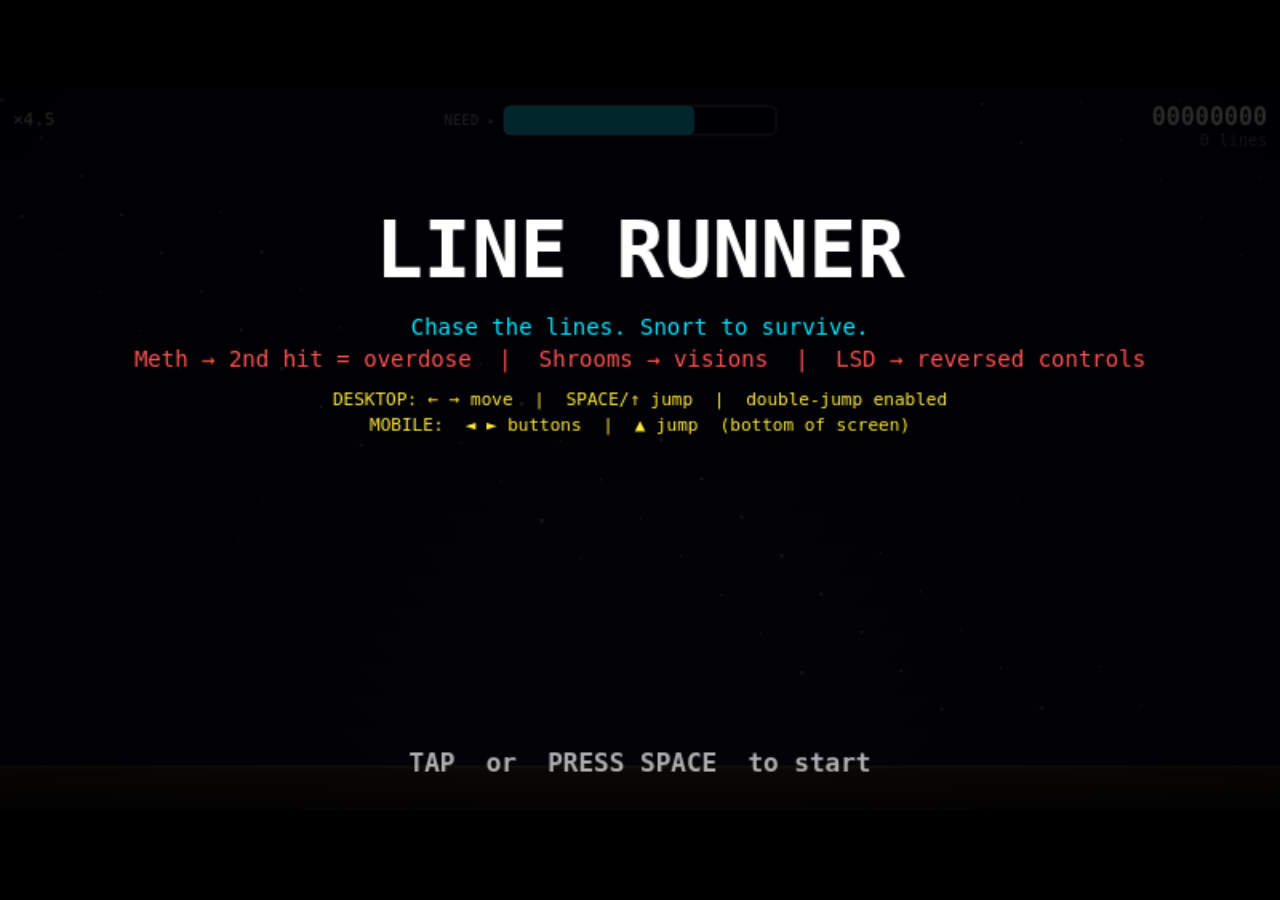
==== commit b880f5df: "Rename index2.html to index.html" ====
--- a/index.html
+++ b/index.html
@@ -106,6 +106,16 @@
   terminalVel    : 18,
 };
 
+/* ════════════════════════════════════════════════════════════════════
+   SUPABASE CONFIG — shared leaderboard across all players
+   ════════════════════════════════════════════════════════════════════
+   1. Paste your project URL below (Settings → API in Supabase dashboard)
+   2. Run the SQL in the README to create the scores table
+   Leave SUPABASE_URL empty to fall back to localStorage (per-browser only).
+   ════════════════════════════════════════════════════════════════════ */
+const SUPABASE_URL = 'https://zptpdvkjskonyviwxcjj.supabase.co';
+const SUPABASE_KEY = 'sb_publishable_MPYKLhEWZgwNDvdT53IkOw_kPSfyl1T';
+
 /* ─── Canvas ─────────────────────────────────────────────────────── */
 const BASE_W = 800, BASE_H = 450;
 const canvas  = document.getElementById('c');
@@ -245,20 +255,79 @@
 }
 
 /* ─── Leaderboard ────────────────────────────────────────────────── */
-function getBoard() {
+// In-memory cache — updated from Firebase or localStorage
+let cachedBoard = [];
+
+function getLocalBoard() {
   try { return JSON.parse(localStorage.getItem('lr_board')) || []; } catch(e) { return []; }
 }
-function addToBoard(name, score, lines) {
-  const board = getBoard();
-  board.push({ name: (name||'ANON').toUpperCase().slice(0,12), score, lines });
-  board.sort((a,b) => b.score - a.score);
-  const trimmed = board.slice(0,10);
-  localStorage.setItem('lr_board', JSON.stringify(trimmed));
-  return trimmed;
-}
+function saveLocalBoard(board) {
+  try { localStorage.setItem('lr_board', JSON.stringify(board)); } catch(e) {}
+}
+
+// Used by draw functions — always returns the latest cached copy
+function getBoard() { return cachedBoard; }
+
 function qualifiesForBoard(score) {
-  const board = getBoard();
-  return board.length < 10 || score > board[board.length-1].score;
+  return cachedBoard.length < 10 || score > (cachedBoard[cachedBoard.length-1]||{score:-1}).score;
+}
+
+// Headers used for every Supabase REST call
+function sbHeaders(extra) {
+  return Object.assign({
+    'apikey'        : SUPABASE_KEY,
+    'Authorization' : 'Bearer ' + SUPABASE_KEY,
+  }, extra || {});
+}
+
+// Fetch the global top-10 from Supabase and refresh cache
+async function loadBoard() {
+  if (SUPABASE_URL) {
+    try {
+      const res = await fetch(
+        SUPABASE_URL + '/rest/v1/scores?select=name,score,lines&order=score.desc&limit=10',
+        { headers: sbHeaders() }
+      );
+      if (res.ok) {
+        const data = await res.json();
+        if (Array.isArray(data)) {
+          cachedBoard = data;
+          saveLocalBoard(data);
+          return;
+        }
+      }
+    } catch(e) { /* network error — fall through to local */ }
+  }
+  // Fallback: use localStorage
+  cachedBoard = getLocalBoard();
+}
+
+// Save a score entry, then reload the global board
+async function saveScore(name, score, lines) {
+  const entry = {
+    name  : (name||'ANON').toUpperCase().slice(0, 12),
+    score : score,
+    lines : lines,
+  };
+
+  // Optimistically update local cache so the board shows immediately
+  const local = getLocalBoard();
+  local.push(entry);
+  local.sort((a,b) => b.score - a.score);
+  cachedBoard = local.slice(0, 10);
+  saveLocalBoard(cachedBoard);
+
+  if (SUPABASE_URL) {
+    try {
+      await fetch(SUPABASE_URL + '/rest/v1/scores', {
+        method  : 'POST',
+        headers : sbHeaders({ 'Content-Type': 'application/json', 'Prefer': 'return=minimal' }),
+        body    : JSON.stringify(entry),
+      });
+      // Reload to get the real global ranking
+      await loadBoard();
+    } catch(e) { /* saved locally at least */ }
+  }
 }
 
 /* ─── Game state ─────────────────────────────────────────────────── */
@@ -1167,7 +1236,7 @@
   const raw=document.getElementById('nameInput').value.trim()||'ANON';
   lastEnteredName=raw.toUpperCase().slice(0,12);
   document.getElementById('nameWrap').style.display='none';
-  addToBoard(lastEnteredName,gs.score,gs.linesCount);
+  saveScore(lastEnteredName, gs.score, gs.linesCount); // async — updates cache when done
   gs.nameShown=true;
 }
 
@@ -1243,6 +1312,11 @@
   if (gs.state==='dead')  drawDead();
 }
 
+// Seed cache from localStorage immediately so the board renders on first frame,
+// then fetch from Firebase in the background for the live global scores.
+cachedBoard = getLocalBoard();
+loadBoard();
+
 (function loop() { update(); draw(); requestAnimationFrame(loop); })();
 </script>
 </body>
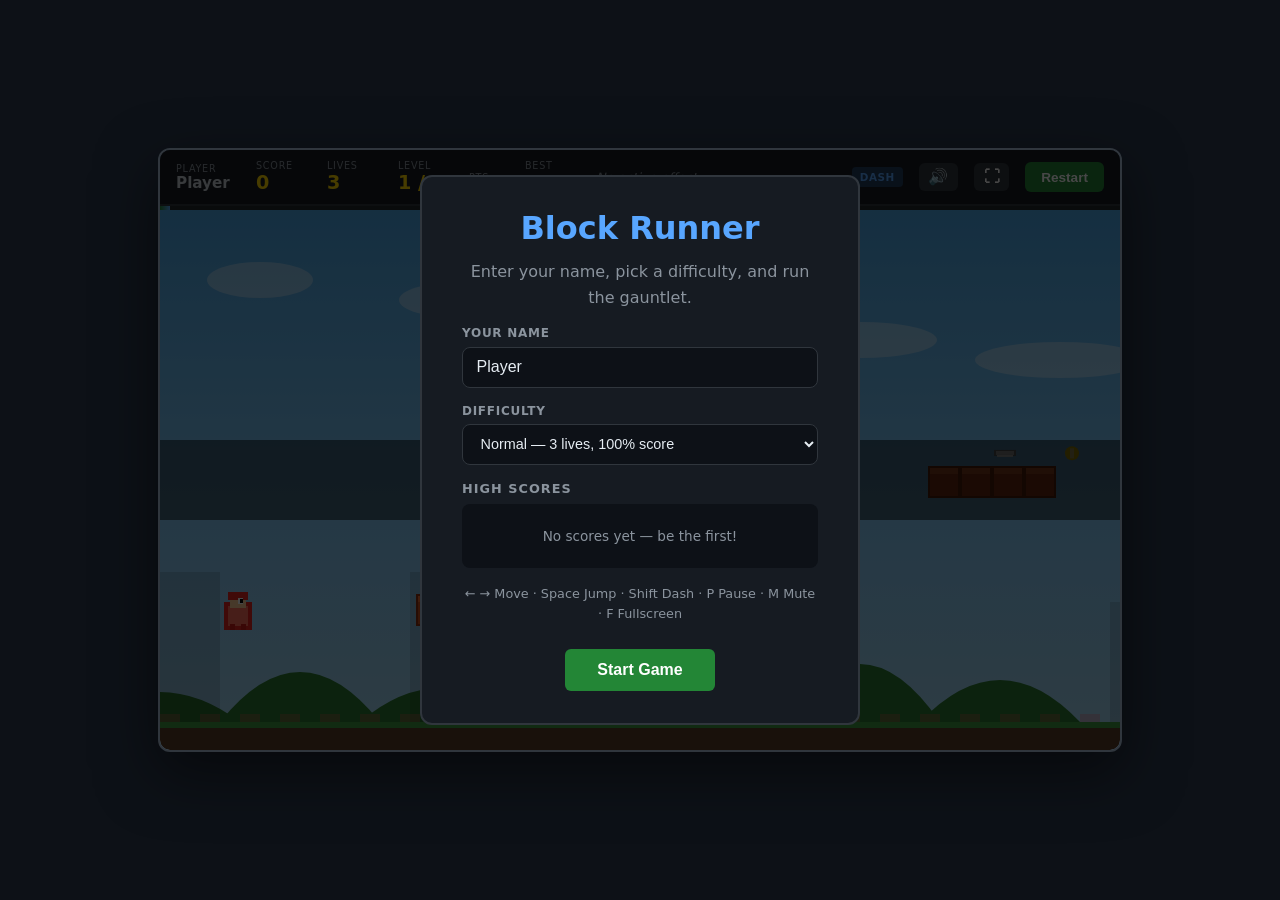
==== commit bd1a3158: "Add files via upload" ====
--- a/index.html
+++ b/index.html
@@ -1,1323 +1,138 @@
 <!DOCTYPE html>
 <html lang="en">
 <head>
-<meta charset="UTF-8">
-<meta name="viewport" content="width=device-width, initial-scale=1.0, maximum-scale=1.0, user-scalable=no">
-<meta name="mobile-web-app-capable" content="yes">
-<meta name="apple-mobile-web-app-capable" content="yes">
-<meta name="apple-mobile-web-app-status-bar-style" content="black-translucent">
-<meta name="theme-color" content="#000000">
-<title>Line Runner</title>
-<style>
-  *, *::before, *::after { margin:0; padding:0; box-sizing:border-box; }
-  html, body {
-    width:100%; height:100%;
-    background:#000;
-    overflow:hidden;
-    touch-action:none;
-    user-select:none;
-    -webkit-user-select:none;
-    -webkit-tap-highlight-color:transparent;
-  }
-  canvas { position:absolute; top:50%; left:50%; transform:translate(-50%,-50%); display:block; }
-  #nameWrap {
-    display:none;
-    position:absolute; top:50%; left:50%;
-    transform:translate(-50%,-50%);
-    z-index:20;
-    text-align:center;
-    background:rgba(0,0,0,0.93);
-    border:2px solid #FFEB3B;
-    border-radius:8px;
-    padding:22px 32px;
-    font-family:monospace;
-    min-width:260px;
-  }
-  #nameTitle { color:#FFEB3B; font-size:20px; font-weight:bold; margin-bottom:6px; }
-  #nameSub   { color:rgba(255,255,255,0.55); font-size:12px; margin-bottom:14px; }
-  #nameInput {
-    font-size:22px; background:#111; color:#FFEB3B;
-    border:2px solid #FFEB3B; padding:8px 12px;
-    text-align:center; width:180px;
-    text-transform:uppercase; font-family:monospace; outline:none; border-radius:4px;
-  }
-  #nameBtn {
-    display:block; margin:14px auto 0;
-    font-size:15px; padding:10px 28px;
-    background:#FFEB3B; color:#000; border:none;
-    cursor:pointer; font-family:monospace; font-weight:bold;
-    border-radius:4px; width:100%;
-  }
-  #nameBtn:active { background:#FFD700; }
-</style>
+  <meta charset="UTF-8">
+  <meta name="viewport" content="width=device-width, initial-scale=1.0, user-scalable=no">
+  <title>Block Runner</title>
+  <link rel="stylesheet" href="css/style.css">
 </head>
 <body>
-<canvas id="c"></canvas>
-<div id="nameWrap">
-  <div id="nameTitle">★ NEW HIGH SCORE! ★</div>
-  <div id="nameSub">Enter your name (max 12 chars)</div>
-  <input id="nameInput" maxlength="12" autocomplete="off" autocorrect="off"
-         spellcheck="false" placeholder="YOUR NAME">
-  <button id="nameBtn">SUBMIT</button>
-</div>
-<script>
-'use strict';
 
-/* ════════════════════════════════════════════════════════════════════
-   CHARACTER — edit this block to customise your runner
-   ════════════════════════════════════════════════════════════════════ */
-const CHARACTER = {
-  name          : 'Tony',
-  w             : 28,
-  h             : 44,
-  canDoubleJump : true,
-  skin          : '#FDBCB4',
-  hair          : '#2C1810',
-  shirt         : '#FFFFFF',
-  pants         : '#1a237e',
-  shoes         : '#4E342E',
-  tieColor      : '#DC143C',
-  hasTie        : true,
-  hasMustache   : true,
-  hasSunglasses : false,
-  hasHat        : false,
-  hatColor      : '#2C1810',
-  glassColor    : '#1a1a2e',
-};
+  <div class="game-shell">
+    <header class="hud">
+      <div class="hud-block hud-player">
+        <span class="hud-label">Player</span>
+        <span id="hud-player-name">—</span>
+      </div>
+      <div class="hud-block">
+        <span class="hud-label">Score</span>
+        <span id="score">0</span>
+      </div>
+      <div class="hud-block">
+        <span class="hud-label">Lives</span>
+        <span id="lives">3</span>
+      </div>
+      <div class="hud-block">
+        <span class="hud-label">Level</span>
+        <span id="level">1 / 3</span>
+      </div>
+      <div class="hud-block hud-diff">
+        <span class="hud-label">Pts</span>
+        <span id="diff-mult" class="hidden"></span>
+      </div>
+      <div class="hud-block">
+        <span class="hud-label">Best</span>
+        <span id="high-score">0</span>
+      </div>
+      <div class="hud-block effect-display" id="effect-display">No active effect</div>
+      <span id="combo-display" class="combo-display"></span>
+      <span id="dash-indicator" class="dash-indicator" title="Shift to dash">DASH</span>
+      <button type="button" id="mute-btn" class="btn btn-icon" title="Mute (M)">🔊</button>
+      <button type="button" id="fullscreen-btn" class="btn btn-icon" title="Fullscreen (F)">⛶</button>
+      <button type="button" id="restart-btn" class="btn">Restart</button>
+    </header>
 
-/* ════════════════════════════════════════════════════════════════════
-   GAME TUNING
-   ════════════════════════════════════════════════════════════════════ */
-const CFG = {
-  gravity        : 0.55,
-  jumpForce      : -13.5,
-  runSpeed       : 5.5,
-  baseScroll     : 4.5,
-  maxScroll      : 22,
-  scrollPerLine  : 0.40,
-  drainBase      : 0.04,   // 2.5× slower than original
-  drainPerUnit   : 0.016,  // 2.5× slower than original
-  refillPerLine  : 32,
-  cocaineMax     : 100,
-  cocaineStart   : 70,
-  groundH        : 28,
-  coyoteFrames   : 8,
-  jumpBufFrames  : 10,
-  terminalVel    : 18,
-};
+    <div class="progress-wrap">
+      <div id="progress-fill" class="progress-fill"></div>
+    </div>
+    <div id="effect-bar-wrap" class="effect-bar-wrap hidden">
+      <div id="effect-bar-fill" class="effect-bar-fill"></div>
+    </div>
 
-/* ════════════════════════════════════════════════════════════════════
-   SUPABASE CONFIG — shared leaderboard across all players
-   ════════════════════════════════════════════════════════════════════
-   1. Paste your project URL below (Settings → API in Supabase dashboard)
-   2. Run the SQL in the README to create the scores table
-   Leave SUPABASE_URL empty to fall back to localStorage (per-browser only).
-   ════════════════════════════════════════════════════════════════════ */
-const SUPABASE_URL = 'https://zptpdvkjskonyviwxcjj.supabase.co';
-const SUPABASE_KEY = 'sb_publishable_MPYKLhEWZgwNDvdT53IkOw_kPSfyl1T';
+    <div class="canvas-wrap">
+      <canvas id="game" width="960" height="540"></canvas>
 
-/* ─── Canvas ─────────────────────────────────────────────────────── */
-const BASE_W = 800, BASE_H = 450;
-const canvas  = document.getElementById('c');
-const ctx     = canvas.getContext('2d');
-canvas.width  = BASE_W;
-canvas.height = BASE_H;
-let scale = 1;
-function resize() {
-  scale = Math.min(window.innerWidth / BASE_W, window.innerHeight / BASE_H);
-  canvas.style.width  = (BASE_W * scale) + 'px';
-  canvas.style.height = (BASE_H * scale) + 'px';
-}
-window.addEventListener('resize', resize);
-resize();
+      <div class="touch-controls">
+        <button id="btn-left" class="touch-btn" aria-label="Move left">◀</button>
+        <button id="btn-dash" class="touch-btn touch-dash" aria-label="Dash">⚡</button>
+        <button id="btn-jump" class="touch-btn touch-jump" aria-label="Jump">▲</button>
+        <button id="btn-right" class="touch-btn" aria-label="Move right">▶</button>
+      </div>
+    </div>
 
-/* ─── Fullscreen + orientation ───────────────────────────────────── */
-function requestFS() {
-  if (!('ontouchstart' in window)) return;
-  if (document.fullscreenElement || document.webkitFullscreenElement) return;
-  var el = document.documentElement;
-  var rfs = el.requestFullscreen || el.webkitRequestFullscreen || el.mozRequestFullScreen;
-  if (!rfs) return;
-  rfs.call(el).then(function() {
-    try { screen.orientation.lock('landscape').catch(function(){}); } catch(e) {}
-  }).catch(function(){});
-}
-document.addEventListener('fullscreenchange', function() {
-  if (document.fullscreenElement)
-    try { screen.orientation.lock('landscape').catch(function(){}); } catch(e) {}
-});
-document.addEventListener('webkitfullscreenchange', function() {
-  if (document.webkitFullscreenElement)
-    try { screen.orientation.lock('landscape').catch(function(){}); } catch(e) {}
-});
+    <div class="overlay" id="start-screen">
+      <div class="panel panel-wide">
+        <h1>Block Runner</h1>
+        <p>Enter your name, pick a difficulty, and run the gauntlet.</p>
 
-/* ─── roundRect polyfill ─────────────────────────────────────────── */
-if (!CanvasRenderingContext2D.prototype.roundRect) {
-  CanvasRenderingContext2D.prototype.roundRect = function(x, y, w, h, r) {
-    r = Array.isArray(r) ? r[0] : (r || 0);
-    r = Math.min(r, w / 2, h / 2);
-    this.moveTo(x+r,y); this.lineTo(x+w-r,y);
-    this.quadraticCurveTo(x+w,y,   x+w,y+r);
-    this.lineTo(x+w,y+h-r);
-    this.quadraticCurveTo(x+w,y+h, x+w-r,y+h);
-    this.lineTo(x+r,y+h);
-    this.quadraticCurveTo(x,y+h,   x,y+h-r);
-    this.lineTo(x,y+r);
-    this.quadraticCurveTo(x,y,     x+r,y);
-    this.closePath();
-  };
-}
+        <div class="name-form">
+          <label for="start-name-input">Your name</label>
+          <input type="text" id="start-name-input" maxlength="12" placeholder="Player" autocomplete="nickname">
+        </div>
 
-/* ─── Audio ─────────────────────────────────────────────────────── */
-let _ac;
-function tone(freq, type, dur, vol, delay) {
-  vol = vol || 0.25; delay = delay || 0;
-  try {
-    if (!_ac) _ac = new (window.AudioContext || window.webkitAudioContext)();
-    const o = _ac.createOscillator(), g = _ac.createGain();
-    o.connect(g); g.connect(_ac.destination);
-    o.type = type; o.frequency.setValueAtTime(freq, _ac.currentTime + delay);
-    g.gain.setValueAtTime(0.001, _ac.currentTime + delay);
-    g.gain.linearRampToValueAtTime(vol, _ac.currentTime + delay + 0.01);
-    g.gain.exponentialRampToValueAtTime(0.001, _ac.currentTime + delay + dur);
-    o.start(_ac.currentTime + delay); o.stop(_ac.currentTime + delay + dur + 0.05);
-  } catch(e) {}
-}
-const SFX = {
-  jump  : () => { tone(440,'square',0.12,0.22); tone(550,'square',0.06,0.12,0.06); },
-  snort : () => { tone(900,'sawtooth',0.07,0.28); tone(1400,'sine',0.05,0.18,0.04); tone(1800,'sine',0.03,0.1,0.1); },
-  stomp : () => { tone(180,'square',0.18,0.35); tone(260,'square',0.10,0.2,0.05); },
-  die   : () => { tone(300,'sawtooth',0.3,0.4); tone(200,'sawtooth',0.35,0.4,0.22); tone(120,'sawtooth',0.6,0.45,0.46); },
-  meth  : () => { tone(800,'square',0.08,0.3); tone(1100,'square',0.06,0.25,0.05); tone(600,'square',0.04,0.2,0.12); },
-  shroom: () => { tone(300,'sine',0.4,0.2); tone(380,'sine',0.5,0.15,0.15); tone(480,'sine',0.6,0.1,0.3); tone(600,'sine',0.8,0.08,0.5); },
-  lsd   : () => { tone(200,'sawtooth',0.1,0.3); tone(400,'sawtooth',0.08,0.25,0.07); tone(800,'sine',0.06,0.2,0.15); },
-  devil : () => { tone(80,'sawtooth',2.5,0.35); tone(60,'sawtooth',2.5,0.25,0.1); tone(40,'sine',3,0.2,0.25); },
-  god   : () => { tone(440,'sine',0.3,0.18); tone(880,'sine',0.5,0.12,0.1); tone(1320,'sine',1.0,0.08,0.2); tone(660,'sine',2,0.06,0.35); },
-};
+        <div class="name-form">
+          <label for="difficulty-select">Difficulty</label>
+          <select id="difficulty-select">
+            <option value="easy">Easy — 5 lives, 50% score</option>
+            <option value="normal" selected>Normal — 3 lives, 100% score</option>
+            <option value="hard">Hard — 2 lives, 150% score</option>
+          </select>
+        </div>
 
-/* ─── Input ─────────────────────────────────────────────────────── */
-const inp = { left:false, right:false };
-let jumpBuf = 0;
-const pressJump = () => { jumpBuf = CFG.jumpBufFrames; };
+        <div class="leaderboard-wrap">
+          <h2>High Scores</h2>
+          <ol id="start-leaderboard" class="leaderboard">
+            <li class="empty">No scores yet — be the first!</li>
+          </ol>
+        </div>
 
-window.addEventListener('keydown', e => {
-  if (e.code==='ArrowLeft'  || e.code==='KeyA') inp.left  = true;
-  if (e.code==='ArrowRight' || e.code==='KeyD') inp.right = true;
-  if (['Space','ArrowUp','KeyW'].includes(e.code)) pressJump();
-  if (['Space','Enter'].includes(e.code) && gs.state !== 'playing') startGame();
-  if (['Space','ArrowUp','ArrowDown','ArrowLeft','ArrowRight','KeyW','KeyA','KeyD'].includes(e.code))
-    e.preventDefault();
-}, { passive:false });
-window.addEventListener('keyup', e => {
-  if (e.code==='ArrowLeft'  || e.code==='KeyA') inp.left  = false;
-  if (e.code==='ArrowRight' || e.code==='KeyD') inp.right = false;
-});
+        <p class="controls">← → Move · Space Jump · Shift Dash · P Pause · M Mute · F Fullscreen</p>
+        <button type="button" id="start-btn" class="btn btn-large">Start Game</button>
+      </div>
+    </div>
 
-const TB = {
-  left  : { x:18,         y:BASE_H-92, w:72, h:72 },
-  right : { x:98,         y:BASE_H-92, w:72, h:72 },
-  jump  : { x:BASE_W-98,  y:BASE_H-92, w:80, h:72 },
-};
-const tch = { left:false, right:false };
-function syncTouches(e) {
-  e.preventDefault();
-  if (e.type === 'touchstart') requestFS();
-  tch.left = tch.right = false;
-  let doJump = false;
-  for (const t of e.touches) {
-    const r  = canvas.getBoundingClientRect();
-    const gx = (t.clientX - r.left) / scale;
-    const gy = (t.clientY - r.top)  / scale;
-    const hit = b => gx>=b.x && gx<=b.x+b.w && gy>=b.y && gy<=b.y+b.h;
-    if (hit(TB.left))  tch.left  = true;
-    if (hit(TB.right)) tch.right = true;
-    if (hit(TB.jump))  doJump    = true;
-  }
-  if (doJump) pressJump();
-  if (e.type === 'touchstart' && gs.state !== 'playing') startGame();
-}
-canvas.addEventListener('touchstart',  syncTouches, {passive:false});
-canvas.addEventListener('touchmove',   syncTouches, {passive:false});
-canvas.addEventListener('touchend',    syncTouches, {passive:false});
-canvas.addEventListener('touchcancel', syncTouches, {passive:false});
+    <div class="overlay hidden" id="pause-screen">
+      <div class="panel">
+        <h1>Paused</h1>
+        <p id="level-name">Downtown</p>
+        <button type="button" id="resume-btn" class="btn btn-large">Resume</button>
+      </div>
+    </div>
 
-// LSD reverses left/right
-function goLeft()  { const l=inp.left||tch.left, r=inp.right||tch.right; return gs.effects.lsd>0?r:l; }
-function goRight() { const l=inp.left||tch.left, r=inp.right||tch.right; return gs.effects.lsd>0?l:r; }
+    <div class="overlay hidden" id="end-screen">
+      <div class="end-panel">
+        <div class="end-panel-header">
+          <h1 id="end-title">You Win!</h1>
+          <p id="end-message">Final score: 0</p>
+          <div class="end-actions">
+            <button type="button" id="play-again-btn" class="btn btn-large">▶ Play Again</button>
+            <button type="button" id="main-menu-btn" class="btn btn-large btn-secondary">Main Menu</button>
+          </div>
+          <p class="end-hint">or press <strong>R</strong> on your keyboard</p>
+        </div>
+        <div class="end-panel-body">
+          <div id="end-stats" class="end-stats"></div>
+          <div id="score-submit-section" class="score-submit">
+            <p id="qualify-message" class="qualify-msg"></p>
+            <div class="name-form">
+              <label for="end-name-input">Your name</label>
+              <input type="text" id="end-name-input" maxlength="12" placeholder="Player" autocomplete="nickname">
+            </div>
+            <button type="button" id="submit-score-btn" class="btn btn-large">Submit to Leaderboard</button>
+            <p id="submit-feedback" class="submit-feedback hidden"></p>
+          </div>
+          <div class="leaderboard-wrap">
+            <h2>High Scores</h2>
+            <ol id="end-leaderboard" class="leaderboard"></ol>
+          </div>
+        </div>
+      </div>
+    </div>
+  </div>
 
-/* ─── Helpers ────────────────────────────────────────────────────── */
-const clamp = (v,lo,hi) => v<lo?lo:v>hi?hi:v;
-const rand  = (a,b)     => Math.random()*(b-a)+a;
-const randInt=(a,b)     => Math.floor(rand(a,b+1));
-
-function fillRR(x,y,w,h,r,col) {
-  ctx.fillStyle=col; ctx.beginPath(); ctx.roundRect(x,y,w,h,r); ctx.fill();
-}
-
-/* ─── Leaderboard ────────────────────────────────────────────────── */
-// In-memory cache — updated from Firebase or localStorage
-let cachedBoard = [];
-
-function getLocalBoard() {
-  try { return JSON.parse(localStorage.getItem('lr_board')) || []; } catch(e) { return []; }
-}
-function saveLocalBoard(board) {
-  try { localStorage.setItem('lr_board', JSON.stringify(board)); } catch(e) {}
-}
-
-// Used by draw functions — always returns the latest cached copy
-function getBoard() { return cachedBoard; }
-
-function qualifiesForBoard(score) {
-  return cachedBoard.length < 10 || score > (cachedBoard[cachedBoard.length-1]||{score:-1}).score;
-}
-
-// Headers used for every Supabase REST call
-function sbHeaders(extra) {
-  return Object.assign({
-    'apikey'        : SUPABASE_KEY,
-    'Authorization' : 'Bearer ' + SUPABASE_KEY,
-  }, extra || {});
-}
-
-// Fetch the global top-10 from Supabase and refresh cache
-async function loadBoard() {
-  if (SUPABASE_URL) {
-    try {
-      const res = await fetch(
-        SUPABASE_URL + '/rest/v1/scores?select=name,score,lines&order=score.desc&limit=10',
-        { headers: sbHeaders() }
-      );
-      if (res.ok) {
-        const data = await res.json();
-        if (Array.isArray(data)) {
-          cachedBoard = data;
-          saveLocalBoard(data);
-          return;
-        }
-      }
-    } catch(e) { /* network error — fall through to local */ }
-  }
-  // Fallback: use localStorage
-  cachedBoard = getLocalBoard();
-}
-
-// Save a score entry, then reload the global board
-async function saveScore(name, score, lines) {
-  const entry = {
-    name  : (name||'ANON').toUpperCase().slice(0, 12),
-    score : score,
-    lines : lines,
-  };
-
-  // Optimistically update local cache so the board shows immediately
-  const local = getLocalBoard();
-  local.push(entry);
-  local.sort((a,b) => b.score - a.score);
-  cachedBoard = local.slice(0, 10);
-  saveLocalBoard(cachedBoard);
-
-  if (SUPABASE_URL) {
-    try {
-      await fetch(SUPABASE_URL + '/rest/v1/scores', {
-        method  : 'POST',
-        headers : sbHeaders({ 'Content-Type': 'application/json', 'Prefer': 'return=minimal' }),
-        body    : JSON.stringify(entry),
-      });
-      // Reload to get the real global ranking
-      await loadBoard();
-    } catch(e) { /* saved locally at least */ }
-  }
-}
-
-/* ─── Game state ─────────────────────────────────────────────────── */
-const gs = {
-  state      : 'start',
-  score      : 0,
-  linesCount : 0,
-  speed      : CFG.baseScroll,
-  coc        : CFG.cocaineStart,
-  camX       : 0,
-  minCamX    : 0,
-  shakeX     : 0, shakeY : 0, shakeMag : 0,
-  hue        : 0,
-  flashA     : 0,
-  flashColor : '#FFFFFF',
-  hi         : +(localStorage.getItem('lr_hi') || 0),
-  deathT     : 0,
-  vision     : null,   // 'devil' | 'god' | null
-  visionTimer: 0,
-  effects    : { methCount:0, meth:0, shrooms:0, lsd:0 },
-  platforms  : [],
-  drugItems  : [],
-  lineObjs   : [],
-  particles  : [],
-  popups     : [],
-  player     : null,
-  nameShown  : false,
-};
-
-/* ─── Score multiplier (2× on any drug except cocaine) ───────────── */
-function scoreMultiplier() {
-  const e = gs.effects;
-  return (e.meth>0 || e.shrooms>0 || e.lsd>0) ? 2 : 1;
-}
-
-/* ─── Player ─────────────────────────────────────────────────────── */
-function makePlayer() {
-  return { wx:200, y:BASE_H-CFG.groundH-CHARACTER.h,
-    vx:0, vy:0, onGnd:false, coyote:0,
-    extraJ:CHARACTER.canDoubleJump?1:0,
-    runF:0, runT:0, snortT:0, facing:1, alive:true };
-}
-
-function updatePlayer() {
-  const p = gs.player;
-  if (!p?.alive) return;
-
-  const runMul = gs.effects.meth>0 ? 1.4 : gs.effects.shrooms>0 ? 0.8 : 1;
-  const jmpMul = gs.effects.shrooms>0 ? 1.1 : gs.effects.lsd>0 ? 1.15 : 1;
-  const spd = CFG.runSpeed * runMul;
-
-  p.vx = goLeft() ? -spd : goRight() ? spd : 0;
-  p.wx += p.vx;
-  if (p.vx !== 0) p.facing = p.vx > 0 ? 1 : -1;
-
-  p.vy = Math.min(p.vy + CFG.gravity, CFG.terminalVel);
-  p.y += p.vy;
-
-  if (p.onGnd) { p.coyote=CFG.coyoteFrames; p.extraJ=CHARACTER.canDoubleJump?1:0; }
-  else if (p.coyote>0) p.coyote--;
-  p.onGnd = false;
-
-  for (const pl of gs.platforms) {
-    if (p.wx+CHARACTER.w<=pl.wx || p.wx>=pl.wx+pl.w) continue;
-    if (p.vy < 0) continue;
-    const pBot = p.y + CHARACTER.h;
-    if (pBot >= pl.y-2 && pBot <= pl.y+pl.h+14) {
-      p.y=pl.y-CHARACTER.h; p.vy=0; p.onGnd=true;
-    }
-  }
-  const gndY = BASE_H-CFG.groundH;
-  if (p.y+CHARACTER.h>=gndY) { p.y=gndY-CHARACTER.h; p.vy=0; p.onGnd=true; }
-
-  if (jumpBuf > 0) {
-    if (p.coyote > 0) {
-      p.vy=CFG.jumpForce*jmpMul; p.onGnd=false; p.coyote=0; jumpBuf=0; SFX.jump();
-    } else if (p.extraJ > 0) {
-      p.vy=CFG.jumpForce*jmpMul*0.88; p.extraJ--; jumpBuf=0; SFX.jump();
-      spawnParticles(p.wx-gs.camX+CHARACTER.w/2, p.y+CHARACTER.h, '#00E5FF', 8, 2.5);
-    }
-  }
-  if (jumpBuf>0) jumpBuf--;
-
-  if (p.onGnd && p.vx!==0) {
-    const sp = Math.max(3, 14-(gs.speed|0));
-    if (++p.runT>=sp) { p.runF=(p.runF+1)%4; p.runT=0; }
-  }
-  if (p.snortT>0) p.snortT--;
-
-  p.wx = Math.max(p.wx, gs.camX+8);
-  if (p.y>BASE_H+100 || p.wx+CHARACTER.w<gs.camX) killPlayer();
-}
-
-/* ─── Camera ─────────────────────────────────────────────────────── */
-function updateCamera() {
-  gs.minCamX += gs.speed * 0.09;
-  gs.camX = Math.max(gs.player.wx - BASE_W*0.28, gs.minCamX);
-  if (gs.shakeMag > 0.15) {
-    gs.shakeX=(Math.random()*2-1)*gs.shakeMag;
-    gs.shakeY=(Math.random()*2-1)*gs.shakeMag;
-    gs.shakeMag*=0.82;
-  } else { gs.shakeX=gs.shakeY=gs.shakeMag=0; }
-  gs.flashA = Math.max(0, gs.flashA-0.05);
-}
-
-/* ─── Platform generation ────────────────────────────────────────── */
-let nextPlatX = 350;
-function genPlatforms() {
-  const horizon = gs.camX + BASE_W + 700;
-  while (nextPlatX < horizon) {
-    const prev  = gs.platforms.at(-1);
-    const prevY = prev ? prev.y : BASE_H-CFG.groundH-30;
-    const gap = clamp(rand(60,110)+gs.speed*3.5, 55, 210);
-    const w   = clamp(rand(110,270)-gs.speed*2.5, 72, 260);
-    const y   = clamp(prevY+rand(-100,100), 100, BASE_H-CFG.groundH-55);
-    const nLines  = Math.random()>0.25 ? randInt(1,Math.min(3,1+(gs.linesCount/12|0))) : 0;
-    const hasDrug = Math.random() < 0.28;
-
-    const pl = { wx:nextPlatX+gap, y, w:Math.round(w), h:18 };
-    gs.platforms.push(pl);
-
-    for (let i=0; i<nLines; i++) {
-      const sp=pl.w/(nLines+1);
-      gs.lineObjs.push({ wx:pl.wx+sp*(i+1), y:pl.y-12, w:24, h:5, done:false });
-    }
-    if (hasDrug) spawnDrug(pl);
-    nextPlatX = pl.wx + pl.w;
-  }
-  gs.platforms = gs.platforms.filter(p=>p.wx+p.w>gs.camX-200);
-  gs.lineObjs  = gs.lineObjs.filter(l=>!l.done && l.wx>gs.camX-100);
-}
-
-/* ─── Drug system ────────────────────────────────────────────────── */
-const DRUG_SIZES = { meth:{w:16,h:22}, shrooms:{w:18,h:22}, lsd:{w:14,h:14} };
-
-function spawnDrug(pl) {
-  const r    = Math.random();
-  const type = r<0.45 ? 'meth' : r<0.75 ? 'shrooms' : 'lsd';
-  const sz   = DRUG_SIZES[type];
-  gs.drugItems.push({
-    wx:pl.wx + pl.w*(0.2+Math.random()*0.6),
-    y:pl.y - sz.h - 6,
-    type, w:sz.w, h:sz.h, collected:false, t:0,
-  });
-}
-
-function updateDrugs() {
-  const p = gs.player;
-  if (!p?.alive) return;
-  for (const d of gs.drugItems) {
-    if (d.collected) continue;
-    d.t++;
-    const dx = Math.abs(p.wx+CHARACTER.w/2 - (d.wx+d.w/2));
-    const dy = Math.abs(p.y+CHARACTER.h/2  - (d.y+d.h/2));
-    if (dx < (CHARACTER.w/2+d.w/2)*0.85 && dy < (CHARACTER.h/2+d.h/2)*0.85)
-      collectDrug(d);
-  }
-  gs.drugItems = gs.drugItems.filter(d=>!d.collected && d.wx>gs.camX-200);
-}
-
-function collectDrug(d) {
-  d.collected = true;
-  const sx = d.wx - gs.camX;
-
-  if (d.type === 'meth') {
-    gs.effects.methCount++;
-    gs.effects.meth = 600;
-    gs.shakeMag = 8;
-    if (gs.effects.methCount >= 2) {
-      spawnParticles(sx, d.y, '#88AAFF', 35, 7);
-      spawnParticles(sx, d.y, '#FFFFFF', 15, 4);
-      addPopup(sx, d.y-30, 'OVERDOSE!!');
-      gs.flashA=0.9; gs.flashColor='#8888FF';
-      setTimeout(killPlayer, 400);
-      return;
-    }
-    spawnParticles(sx, d.y, '#C8E8FF', 18, 3);
-    addPopup(sx, d.y-20, 'TWEAKING!');
-    gs.flashA=0.3; gs.flashColor='#AACCFF';
-    SFX.meth();
-
-  } else if (d.type === 'shrooms') {
-    gs.effects.shrooms = 1200;
-    spawnParticles(sx, d.y, '#FF6B35', 18, 3);
-    spawnParticles(sx, d.y, '#9B59B6', 12, 2.5);
-    addPopup(sx, d.y-20, "TRIPPIN'!");
-    gs.flashA=0.35; gs.flashColor='#FF44AA';
-    SFX.shroom();
-    if (Math.random() < 1/3) triggerVision(Math.random()<0.5 ? 'devil' : 'god');
-
-  } else if (d.type === 'lsd') {
-    gs.effects.lsd = 900;
-    spawnParticles(sx, d.y, '#FF00FF', 20, 3.5);
-    spawnParticles(sx, d.y, '#00FFFF', 12, 2.5);
-    addPopup(sx, d.y-20, 'REVERSED!');
-    gs.flashA=0.35; gs.flashColor='#FF00FF';
-    gs.shakeMag=6;
-    SFX.lsd();
-  }
-
-  gs.score += 250 * scoreMultiplier();
-}
-
-function triggerVision(type) {
-  gs.vision      = type;
-  gs.visionTimer = 180;
-  type === 'devil' ? SFX.devil() : SFX.god();
-}
-
-function updateEffects() {
-  const e = gs.effects;
-  if (e.meth    > 0) e.meth--;
-  if (e.shrooms > 0) e.shrooms--;
-  if (e.lsd     > 0) e.lsd--;
-  // Extra shake while tweaking
-  if (e.meth > 0 && Math.random() < 0.15) gs.shakeMag = Math.max(gs.shakeMag, 2.5);
-}
-
-/* ─── Cocaine lines ──────────────────────────────────────────────── */
-const SNORT_MSGS = ['SNORTED!','RAILED!','GET SOME!','WHOOSH!','YIKES!','LET\'S GO!'];
-let snortIdx = 0;
-
-function updateLineObjs() {
-  const p = gs.player;
-  if (!p?.alive) return;
-  for (const l of gs.lineObjs) {
-    if (l.done) continue;
-    const dx = Math.abs(p.wx+CHARACTER.w/2 - l.wx);
-    const dy = Math.abs(p.y+CHARACTER.h    - (l.y+l.h));
-    if (dx<18 && dy<24) collectLine(l);
-  }
-}
-function collectLine(l) {
-  l.done = true;
-  gs.linesCount++;
-  gs.score   += (100+(gs.speed*12|0)) * scoreMultiplier();
-  gs.coc      = Math.min(CFG.cocaineMax, gs.coc   + CFG.refillPerLine);
-  gs.speed    = Math.min(CFG.maxScroll,  gs.speed + CFG.scrollPerLine);
-  gs.flashA   = 0.4; gs.flashColor='#FFFFFF';
-  gs.shakeMag = 2+gs.speed*0.22;
-  gs.player.snortT = 25;
-  const sx = l.wx - gs.camX;
-  spawnParticles(sx,l.y,'#FFFFFF',22,4);
-  spawnParticles(sx,l.y,'#00E5FF', 8,2.5);
-  addPopup(sx,l.y-22,SNORT_MSGS[snortIdx++%SNORT_MSGS.length]);
-  SFX.snort();
-}
-
-function updateCocaine() {
-  gs.coc -= CFG.drainBase + CFG.drainPerUnit * gs.speed;
-  if (gs.coc<=0) { gs.coc=0; killPlayer(); }
-}
-
-/* ─── Particles + Popups ─────────────────────────────────────────── */
-function spawnParticles(sx,sy,color,n,spd) {
-  for (let i=0;i<n;i++) {
-    const a=rand(0,Math.PI*2), s=rand(0.4,spd);
-    gs.particles.push({ x:sx,y:sy, vx:Math.cos(a)*s, vy:Math.sin(a)*s-rand(0.5,2.5),
-      life:1, decay:rand(0.022,0.055), r:rand(1.5,4.5), color });
-  }
-}
-function updateParticles() {
-  for (const p of gs.particles) { p.x+=p.vx; p.y+=p.vy; p.vy+=0.13; p.life-=p.decay; }
-  gs.particles = gs.particles.filter(p=>p.life>0);
-}
-
-function addPopup(sx,sy,text) { gs.popups.push({x:sx,y:sy,vy:-0.85,text,life:1}); }
-function updatePopups() {
-  for (const p of gs.popups) { p.y+=p.vy; p.life-=0.025; }
-  gs.popups = gs.popups.filter(p=>p.life>0);
-}
-
-/* ─── Kill ───────────────────────────────────────────────────────── */
-function killPlayer() {
-  if (!gs.player?.alive) return;
-  gs.player.alive=false; gs.state='dead'; gs.deathT=130; gs.shakeMag=12;
-  if (gs.score>gs.hi) { gs.hi=gs.score; localStorage.setItem('lr_hi',gs.hi); }
-  const cx=gs.player.wx-gs.camX+CHARACTER.w/2, cy=gs.player.y+CHARACTER.h/2;
-  spawnParticles(cx,cy,'#FF1744',28,5.5);
-  spawnParticles(cx,cy,'#FFFFFF',10,3);
-  SFX.die();
-}
-
-/* ════════════════════════════════════════════════════════════════════
-   DRAW
-   ════════════════════════════════════════════════════════════════════ */
-
-/* Drug visual filter */
-function getDrugFilter() {
-  let f = '';
-  if (gs.effects.shrooms>0) {
-    const h=(Date.now()/25)%360;
-    f += `hue-rotate(${h|0}deg) saturate(2.5) `;
-  }
-  if (gs.effects.lsd>0) {
-    const lh=(Date.now()/15)%360;
-    f += `hue-rotate(${lh|0}deg) saturate(5) contrast(1.35) `;
-  }
-  if (gs.effects.meth>0) f += 'brightness(1.28) saturate(1.7) ';
-  return f.trim();
-}
-
-function drawBG() {
-  const t = gs.speed/CFG.maxScroll;
-  const sg = ctx.createLinearGradient(0,0,0,BASE_H-CFG.groundH);
-  if (t<0.3) {
-    sg.addColorStop(0,'#04041a'); sg.addColorStop(1,'#0d0d30');
-  } else if (t<0.65) {
-    sg.addColorStop(0,`hsl(${(270+gs.hue*.1)%360},65%,7%)`);
-    sg.addColorStop(1,`hsl(${(240+gs.hue*.1)%360},55%,17%)`);
-  } else {
-    sg.addColorStop(0,`hsl(${gs.hue%360},85%,10%)`);
-    sg.addColorStop(1,`hsl(${(gs.hue+50)%360},80%,22%)`);
-  }
-  ctx.fillStyle=sg; ctx.fillRect(0,0,BASE_W,BASE_H-CFG.groundH);
-
-  // Stars
-  if (t<0.5) {
-    ctx.fillStyle=`rgba(255,255,255,${(0.5-t)*1.8})`;
-    for (let i=0;i<60;i++) {
-      const sx=((i*137.5+gs.camX*0.03)%BASE_W+BASE_W)%BASE_W;
-      const sy=(i*71+5)%(BASE_H-CFG.groundH-20);
-      ctx.fillRect(sx,sy,i%7===0?2.2:i%3===0?1.8:1.2, i%7===0?2.2:i%3===0?1.8:1.2);
-    }
-  }
-  // Speed streaks
-  if (t>0.45) {
-    const la=(t-0.45)*0.7;
-    ctx.strokeStyle=`rgba(255,255,255,${la*0.55})`; ctx.lineWidth=1;
-    for (let i=0;i<20;i++) {
-      const lx=((i*67-gs.camX*(0.35+t*0.5))%BASE_W+BASE_W*3)%BASE_W;
-      const ly=(i*73+Math.sin(i*2.1)*40)%(BASE_H-CFG.groundH-15)+8;
-      ctx.beginPath(); ctx.moveTo(lx,ly); ctx.lineTo(lx-(20+t*85),ly); ctx.stroke();
-    }
-  }
-  // Shrooms: floating orbs
-  if (gs.effects.shrooms>0) {
-    const now=Date.now()/1000;
-    for (let i=0;i<14;i++) {
-      const bx=((i*139+now*25)%BASE_W+BASE_W)%BASE_W;
-      const by=(Math.sin(now*0.6+i)*0.5+0.5)*(BASE_H-CFG.groundH);
-      const br=12+Math.sin(now*1.2+i)*6;
-      ctx.globalAlpha=0.18;
-      ctx.fillStyle=`hsl(${(i*26+now*45)%360},90%,65%)`;
-      ctx.beginPath(); ctx.arc(bx,by,br,0,Math.PI*2); ctx.fill();
-    }
-    ctx.globalAlpha=1;
-  }
-  // Ground
-  const gg=ctx.createLinearGradient(0,BASE_H-CFG.groundH,0,BASE_H);
-  gg.addColorStop(0,'#4a3a2a'); gg.addColorStop(1,'#1a1210');
-  ctx.fillStyle=gg; ctx.fillRect(0,BASE_H-CFG.groundH,BASE_W,CFG.groundH);
-  ctx.fillStyle='#6a5a4a'; ctx.fillRect(0,BASE_H-CFG.groundH,BASE_W,2);
-}
-
-function drawPlatforms() {
-  const shroomBob = gs.effects.shrooms>0 ? Math.sin(Date.now()/400)*4 : 0;
-  for (const pl of gs.platforms) {
-    const sx=pl.wx-gs.camX+gs.shakeX;
-    if (sx+pl.w<0||sx>BASE_W) continue;
-    const sy=pl.y+gs.shakeY+shroomBob;
-    const pg=ctx.createLinearGradient(sx,sy,sx,sy+pl.h);
-    pg.addColorStop(0,'#8a7a6a'); pg.addColorStop(1,'#3a2a1a');
-    ctx.fillStyle=pg; ctx.beginPath(); ctx.roundRect(sx,sy,pl.w,pl.h,4); ctx.fill();
-    ctx.fillStyle='rgba(255,255,255,0.12)';
-    ctx.beginPath(); ctx.roundRect(sx+2,sy+2,pl.w-4,4,2); ctx.fill();
-  }
-}
-
-function drawLineObjs() {
-  const now=Date.now()/250;
-  for (const l of gs.lineObjs) {
-    if (l.done) continue;
-    const sx=l.wx-gs.camX+gs.shakeX;
-    if (sx<-40||sx>BASE_W+40) continue;
-    const sy=l.y+gs.shakeY;
-    ctx.fillStyle='rgba(170,240,255,0.28)';
-    ctx.fillRect(sx-l.w/2-4,sy-3,l.w+8,l.h+6);
-    ctx.fillStyle='rgba(255,255,255,0.97)';
-    ctx.fillRect(sx-l.w/2,sy,l.w,l.h);
-    const sp=0.55+0.45*Math.sin(now+l.wx*0.05);
-    ctx.fillStyle=`rgba(255,255,255,${sp})`;
-    ctx.fillRect(sx-3,sy-4,5,3);
-  }
-}
-
-/* ── Drug items ───────────────────────────────────────────────────── */
-function drawDrugs() {
-  const bob = Date.now()/400;
-  for (const d of gs.drugItems) {
-    if (d.collected) continue;
-    const sx=d.wx-gs.camX+gs.shakeX;
-    if (sx+d.w<-5||sx>BASE_W+5) continue;
-    const sy=d.y+gs.shakeY+Math.sin(bob+d.wx*0.05)*3;
-    if      (d.type==='meth')   drawMeth(sx,sy,d);
-    else if (d.type==='shrooms') drawShroom(sx,sy,d);
-    else                         drawLSDtab(sx,sy,d);
-  }
-}
-
-function drawMeth(sx,sy,d) {
-  // Glow
-  ctx.fillStyle='rgba(100,170,255,0.25)';
-  ctx.beginPath(); ctx.ellipse(sx+d.w/2,sy+d.h/2,d.w*0.8,d.h*0.8,0,0,Math.PI*2); ctx.fill();
-  // Main crystal (hexagonal-ish shard)
-  ctx.fillStyle='#C8E8FF';
-  ctx.beginPath();
-  ctx.moveTo(sx+d.w/2, sy);
-  ctx.lineTo(sx+d.w,   sy+d.h*0.35);
-  ctx.lineTo(sx+d.w*0.85,sy+d.h);
-  ctx.lineTo(sx+d.w*0.15,sy+d.h);
-  ctx.lineTo(sx,       sy+d.h*0.35);
-  ctx.closePath(); ctx.fill();
-  // Inner highlight
-  ctx.fillStyle='rgba(255,255,255,0.65)';
-  ctx.beginPath();
-  ctx.moveTo(sx+d.w/2, sy+2);
-  ctx.lineTo(sx+d.w*0.8, sy+d.h*0.3);
-  ctx.lineTo(sx+d.w/2, sy+d.h*0.45);
-  ctx.closePath(); ctx.fill();
-  // Label
-  ctx.fillStyle='rgba(180,220,255,0.85)'; ctx.font='bold 7px monospace'; ctx.textAlign='center';
-  ctx.fillText('METH',sx+d.w/2,sy+d.h+9); ctx.textAlign='left';
-}
-
-function drawShroom(sx,sy,d) {
-  // Stem
-  fillRR(sx+d.w*0.28,sy+d.h*0.52,d.w*0.44,d.h*0.48,3,'#C8A060');
-  // Cap
-  ctx.fillStyle='#CC2200';
-  ctx.beginPath(); ctx.ellipse(sx+d.w/2,sy+d.h*0.48,d.w*0.5,d.h*0.46,0,Math.PI,0); ctx.closePath(); ctx.fill();
-  // Spots
-  ctx.fillStyle='#FFFFFF';
-  ctx.beginPath(); ctx.arc(sx+d.w*0.28,sy+d.h*0.32,2.5,0,Math.PI*2); ctx.fill();
-  ctx.beginPath(); ctx.arc(sx+d.w*0.65,sy+d.h*0.30,2.5,0,Math.PI*2); ctx.fill();
-  ctx.beginPath(); ctx.arc(sx+d.w*0.50,sy+d.h*0.20,1.8,0,Math.PI*2); ctx.fill();
-  // Glow
-  ctx.globalAlpha=0.2; ctx.fillStyle='#9B59B6';
-  ctx.beginPath(); ctx.ellipse(sx+d.w/2,sy+d.h*0.48,d.w*0.65,d.h*0.55,0,0,Math.PI*2); ctx.fill();
-  ctx.globalAlpha=1;
-  ctx.fillStyle='rgba(180,100,255,0.8)'; ctx.font='bold 7px monospace'; ctx.textAlign='center';
-  ctx.fillText('SHROOMS',sx+d.w/2,sy+d.h+9); ctx.textAlign='left';
-}
-
-function drawLSDtab(sx,sy,d) {
-  const hue=(Date.now()/20)%360;
-  // Rainbow border glow
-  ctx.globalAlpha=0.45;
-  ctx.fillStyle=`hsl(${hue},100%,60%)`;
-  ctx.beginPath(); ctx.roundRect(sx-3,sy-3,d.w+6,d.h+6,4); ctx.fill();
-  ctx.globalAlpha=1;
-  // Tab body
-  fillRR(sx,sy,d.w,d.h,2,`hsl(${(hue+40)%360},80%,75%)`);
-  // Perforations
-  ctx.fillStyle='rgba(0,0,0,0.3)';
-  for (const [px,py] of [[sx+2.5,sy+2.5],[sx+d.w-2.5,sy+2.5],[sx+2.5,sy+d.h-2.5],[sx+d.w-2.5,sy+d.h-2.5]]) {
-    ctx.beginPath(); ctx.arc(px,py,1.5,0,Math.PI*2); ctx.fill();
-  }
-  ctx.strokeStyle='rgba(255,255,255,0.5)'; ctx.lineWidth=0.8;
-  ctx.strokeRect(sx+2.5,sy+2.5,d.w-5,d.h-5);
-  ctx.fillStyle='rgba(255,0,255,0.9)'; ctx.font='bold 7px monospace'; ctx.textAlign='center';
-  ctx.fillText('LSD',sx+d.w/2,sy+d.h+9); ctx.textAlign='left';
-}
-
-/* ── Player ───────────────────────────────────────────────────────── */
-function drawPlayer() {
-  const p=gs.player; if (!p) return;
-  const W=CHARACTER.w, H=CHARACTER.h;
-  const sx=p.wx-gs.camX+gs.shakeX;
-  const sy=p.y+gs.shakeY;
-  if (!p.alive) ctx.globalAlpha=0.25;
-
-  ctx.save();
-  ctx.translate(sx+W/2,sy+H/2); ctx.scale(p.facing,1); ctx.translate(-W/2,-H/2);
-
-  const snob=p.snortT>0?Math.sin(p.snortT*0.8)*2.2:0;
-  const legs=[0,-5,0,5];
-  const ll=p.onGnd?legs[p.runF]:-2;
-  const rl=p.onGnd?legs[(p.runF+2)%4]:2;
-
-  fillRR(0,      H-8+ll, 12,8,3,CHARACTER.shoes);
-  fillRR(W-12,   H-8+rl, 12,8,3,CHARACTER.shoes);
-  ctx.fillStyle=CHARACTER.pants;
-  ctx.fillRect(1,     H-18+ll,11,12);
-  ctx.fillRect(W-12,  H-18+rl,11,12);
-  fillRR(2,H-34+snob*.3,W-4,18,3,CHARACTER.shirt);
-
-  if (CHARACTER.hasTie) {
-    const ty=H-34+snob*.3+1;
-    ctx.fillStyle=CHARACTER.tieColor;
-    ctx.beginPath();
-    ctx.moveTo(W/2-2,ty); ctx.lineTo(W/2+2,ty);
-    ctx.lineTo(W/2+3,ty+10); ctx.lineTo(W/2,ty+14); ctx.lineTo(W/2-3,ty+10);
-    ctx.closePath(); ctx.fill();
-  }
-  const hy=H-46+snob;
-  fillRR(3,hy,W-6,18,4,CHARACTER.skin);
-  ctx.fillStyle=CHARACTER.hair;
-  ctx.beginPath();
-  ctx.moveTo(7,hy); ctx.lineTo(W-7,hy);
-  ctx.quadraticCurveTo(W-3,hy,W-3,hy+4);
-  ctx.lineTo(W-3,hy+8); ctx.lineTo(3,hy+8); ctx.lineTo(3,hy+4);
-  ctx.quadraticCurveTo(3,hy,7,hy); ctx.fill();
-  ctx.fillStyle='#fff';
-  ctx.fillRect(5,hy+9,5,5); ctx.fillRect(W-10,hy+9,5,5);
-  if (CHARACTER.hasSunglasses) {
-    fillRR(4,hy+8,7,6,2,CHARACTER.glassColor);
-    fillRR(W-11,hy+8,7,6,2,CHARACTER.glassColor);
-  } else {
-    ctx.fillStyle='#1a1a1a';
-    ctx.fillRect(6,hy+10,3,3); ctx.fillRect(W-9,hy+10,3,3);
-  }
-  if (CHARACTER.hasMustache) {
-    ctx.fillStyle=CHARACTER.hair;
-    ctx.beginPath(); ctx.ellipse(W/2,hy+15,5.5,2.5,0,0,Math.PI); ctx.fill();
-  }
-  if (CHARACTER.hasHat) {
-    ctx.fillStyle=CHARACTER.hatColor;
-    ctx.fillRect(0,hy-6,W,6); ctx.fillRect(3,hy-16,W-6,11);
-  }
-  ctx.restore();
-  ctx.globalAlpha=1;
-}
-
-function drawParticles() {
-  for (const p of gs.particles) {
-    ctx.globalAlpha=Math.max(0,p.life);
-    ctx.fillStyle=p.color;
-    ctx.fillRect(p.x|0,p.y|0,p.r|0,p.r|0);
-  }
-  ctx.globalAlpha=1;
-}
-
-function drawPopups() {
-  ctx.font='bold 13px monospace'; ctx.textAlign='center';
-  for (const p of gs.popups) {
-    ctx.globalAlpha=p.life*p.life; ctx.fillStyle='#fff';
-    ctx.fillText(p.text,p.x,p.y);
-  }
-  ctx.globalAlpha=1; ctx.textAlign='left';
-}
-
-/* ── HUD ──────────────────────────────────────────────────────────── */
-function drawHUD() {
-  const cRat=gs.coc/CFG.cocaineMax, spdT=gs.speed/CFG.maxScroll;
-  const e=gs.effects;
-  const mw=170,mh=18,mx=BASE_W/2-mw/2,my=10;
-
-  ctx.font='bold 9px monospace'; ctx.fillStyle='rgba(255,255,255,0.55)'; ctx.textAlign='right';
-  ctx.fillText('NEED \u25b8',mx-5,my+12);
-  fillRR(mx,my,mw,mh,4,'rgba(0,0,0,0.55)');
-  const mc=cRat>0.6?'#00E5FF':cRat>0.28?'#FFEB3B':'#FF1744';
-  if (cRat<0.25) ctx.globalAlpha=0.7+0.3*Math.sin(Date.now()/95);
-  fillRR(mx,my,mw*cRat,mh,4,mc);
-  ctx.globalAlpha=1;
-  ctx.strokeStyle='rgba(255,255,255,0.3)'; ctx.lineWidth=1.5;
-  ctx.beginPath(); ctx.roundRect(mx,my,mw,mh,4); ctx.stroke();
-
-  ctx.font='bold 15px monospace'; ctx.fillStyle='#fff'; ctx.textAlign='right';
-  ctx.fillText(String(gs.score).padStart(8,'0'),BASE_W-8,22);
-  ctx.font='10px monospace'; ctx.fillStyle='rgba(255,255,255,0.45)';
-  ctx.fillText(`${gs.linesCount} lines`,BASE_W-8,35);
-
-  ctx.textAlign='left';
-  ctx.font='bold 11px monospace';
-  ctx.fillStyle=spdT>0.7?'#FF5722':spdT>0.4?'#FFEB3B':'#aaa';
-  ctx.fillText(`\u00d7${gs.speed.toFixed(1)}`,8,22);
-
-  // Active drug effect indicators
-  let iy=36;
-  if (e.meth>0) {
-    const t2=e.meth/600;
-    const col=e.methCount>=1?'#AACCFF':'#AACCFF';
-    ctx.fillStyle=col; ctx.font='bold 9px monospace';
-    ctx.fillText(`TWEAK ${(e.meth/60).toFixed(0)}s`,8,iy); iy+=11;
-  }
-  if (e.shrooms>0) {
-    ctx.fillStyle='#FF6B35'; ctx.font='bold 9px monospace';
-    ctx.fillText(`TRIPPIN ${(e.shrooms/60).toFixed(0)}s`,8,iy); iy+=11;
-  }
-  if (e.lsd>0) {
-    ctx.fillStyle='#FF00FF'; ctx.font='bold 9px monospace';
-    const pulse=0.6+0.4*Math.sin(Date.now()/120);
-    ctx.globalAlpha=pulse;
-    ctx.fillText(`\u21c6 REVERSED ${(e.lsd/60).toFixed(0)}s`,8,iy);
-    ctx.globalAlpha=1; iy+=11;
-  }
-
-  // Meth count warning
-  if (e.methCount===1) {
-    ctx.font='bold 10px monospace';
-    const pulse=0.6+0.4*Math.sin(Date.now()/200);
-    ctx.globalAlpha=pulse; ctx.fillStyle='#AACCFF';
-    ctx.fillText('\u26a1 METH 1/2 — NEXT = DEATH',8,iy);
-    ctx.globalAlpha=1;
-  }
-
-  // Score 2× indicator
-  if (scoreMultiplier()===2) {
-    ctx.fillStyle='#FFEB3B'; ctx.font='bold 10px monospace'; ctx.textAlign='right';
-    const pulse=0.8+0.2*Math.sin(Date.now()/180);
-    ctx.globalAlpha=pulse;
-    ctx.fillText('2\u00d7 SCORE',BASE_W-8,46);
-    ctx.globalAlpha=1;
-  }
-  ctx.textAlign='left';
-}
-
-/* ── Touch buttons ────────────────────────────────────────────────── */
-function drawTouchBtns() {
-  if (!('ontouchstart' in window)) return;
-  const btn=(b,label)=>{
-    ctx.globalAlpha=0.38; fillRR(b.x,b.y,b.w,b.h,14,'rgba(255,255,255,0.85)');
-    ctx.globalAlpha=0.65; ctx.fillStyle='#222'; ctx.font='bold 22px sans-serif';
-    ctx.textAlign='center'; ctx.fillText(label,b.x+b.w/2,b.y+b.h/2+8); ctx.globalAlpha=1;
-  };
-  // Swap button labels when LSD reverses controls
-  if (gs.effects.lsd>0) { btn(TB.left,'▶'); btn(TB.right,'◀'); }
-  else                   { btn(TB.left,'◀'); btn(TB.right,'▶'); }
-  btn(TB.jump,'▲');
-  ctx.textAlign='left';
-}
-
-/* ── Screen effects ───────────────────────────────────────────────── */
-function drawEffects() {
-  const t=gs.speed/CFG.maxScroll, cRat=gs.coc/CFG.cocaineMax;
-  const vg=ctx.createRadialGradient(BASE_W/2,BASE_H/2,BASE_H*0.2,BASE_W/2,BASE_H/2,BASE_H);
-  vg.addColorStop(0,'rgba(0,0,0,0)');
-  vg.addColorStop(1,`rgba(0,0,0,${0.35+t*0.25})`);
-  ctx.fillStyle=vg; ctx.fillRect(0,0,BASE_W,BASE_H);
-  if (gs.flashA>0) {
-    ctx.fillStyle=gs.flashColor.replace(')',`,${gs.flashA})`).replace('rgb(','rgba(').replace('#','');
-    // Simpler: just use rgba
-    const fa=gs.flashA;
-    if (gs.flashColor==='#FFFFFF') ctx.fillStyle=`rgba(255,255,255,${fa})`;
-    else if (gs.flashColor==='#8888FF') ctx.fillStyle=`rgba(136,136,255,${fa})`;
-    else if (gs.flashColor==='#AACCFF') ctx.fillStyle=`rgba(170,200,255,${fa})`;
-    else if (gs.flashColor==='#FF44AA') ctx.fillStyle=`rgba(255,68,170,${fa})`;
-    else if (gs.flashColor==='#FF00FF') ctx.fillStyle=`rgba(255,0,255,${fa})`;
-    ctx.fillRect(0,0,BASE_W,BASE_H);
-  }
-  if (cRat<0.25) {
-    const w=(0.25-cRat)/0.25;
-    ctx.fillStyle=`rgba(200,0,0,${w*(0.5+0.5*Math.sin(Date.now()/120))*0.30})`;
-    ctx.fillRect(0,0,BASE_W,BASE_H);
-  }
-  if (t>0.62) {
-    ctx.fillStyle=`hsla(${gs.hue*2%360},100%,55%,${(t-0.62)*0.07})`;
-    ctx.fillRect(0,0,BASE_W,BASE_H);
-  }
-}
-
-/* ── Vision overlays (devil / god) ───────────────────────────────── */
-function drawVision() {
-  if (!gs.vision || gs.visionTimer<=0) return;
-  const prog=gs.visionTimer/180;
-  const alpha=Math.min((1-prog)*4,1)*Math.min(prog*4,1);
-  if (gs.vision==='devil') drawDevil(alpha);
-  else                      drawGod(alpha);
-}
-
-function drawDevil(alpha) {
-  const cx=BASE_W/2, cy=BASE_H/2+15;
-  const t=Date.now()/500, pulse=1+Math.sin(t*2)*0.04;
-
-  ctx.fillStyle=`rgba(5,0,0,${alpha*0.90})`; ctx.fillRect(0,0,BASE_W,BASE_H);
-  ctx.globalAlpha=alpha;
-
-  // Pulsing red radial glow
-  const rg=ctx.createRadialGradient(cx,cy,30,cx,cy,220);
-  rg.addColorStop(0,`rgba(140,0,0,0.5)`); rg.addColorStop(1,'rgba(0,0,0,0)');
-  ctx.fillStyle=rg; ctx.fillRect(0,0,BASE_W,BASE_H);
-
-  ctx.save(); ctx.translate(cx,cy); ctx.scale(pulse,pulse);
-
-  // Head
-  ctx.fillStyle='#150000';
-  ctx.beginPath(); ctx.ellipse(0,0,85,95,0,0,Math.PI*2); ctx.fill();
-
-  // Horns
-  ctx.fillStyle='#8B0000';
-  ctx.beginPath();
-  ctx.moveTo(-55,-65); ctx.bezierCurveTo(-80,-120,-95,-155,-45,-170);
-  ctx.bezierCurveTo(-55,-130,-35,-85,-25,-72); ctx.closePath(); ctx.fill();
-  ctx.beginPath();
-  ctx.moveTo(55,-65); ctx.bezierCurveTo(80,-120,95,-155,45,-170);
-  ctx.bezierCurveTo(55,-130,35,-85,25,-72); ctx.closePath(); ctx.fill();
-
-  // Eyes (glowing)
-  const ep=0.7+0.3*Math.sin(t*3.5);
-  ctx.shadowColor='#FF0000'; ctx.shadowBlur=25;
-  ctx.fillStyle=`rgba(255,25,0,${ep})`;
-  ctx.beginPath(); ctx.ellipse(-30,-18,24,17,0,0,Math.PI*2); ctx.fill();
-  ctx.beginPath(); ctx.ellipse(30,-18,24,17,0,0,Math.PI*2); ctx.fill();
-  ctx.shadowBlur=0;
-  ctx.fillStyle='#000';
-  ctx.beginPath(); ctx.ellipse(-30,-18,11,13,0,0,Math.PI*2); ctx.fill();
-  ctx.beginPath(); ctx.ellipse(30,-18,11,13,0,0,Math.PI*2); ctx.fill();
-
-  // Eyebrows (sharp V)
-  ctx.strokeStyle='#550000'; ctx.lineWidth=4; ctx.lineCap='round';
-  ctx.beginPath(); ctx.moveTo(-52,-30); ctx.lineTo(-20,-22); ctx.stroke();
-  ctx.beginPath(); ctx.moveTo(52,-30); ctx.lineTo(20,-22); ctx.stroke();
-
-  // Mouth (evil grin)
-  ctx.fillStyle='#550000';
-  ctx.beginPath(); ctx.arc(0,45,55,0.05*Math.PI,0.95*Math.PI); ctx.closePath(); ctx.fill();
-  // Teeth
-  ctx.fillStyle='#FFCCCC';
-  for (let i=0;i<6;i++) {
-    const tx=-44+i*17;
-    ctx.beginPath();
-    ctx.moveTo(tx,46); ctx.lineTo(tx+8,46); ctx.lineTo(tx+4,63); ctx.closePath(); ctx.fill();
-  }
-
-  ctx.restore();
-
-  // Text
-  ctx.textAlign='center'; ctx.shadowColor='#FF0000'; ctx.shadowBlur=18;
-  ctx.font='bold 30px monospace';
-  const tp=0.8+0.2*Math.sin(t*4);
-  ctx.fillStyle=`rgba(255,30,0,${tp})`;
-  ctx.fillText('DEVIL AWAITS YOU',cx,55);
-  ctx.shadowBlur=0; ctx.globalAlpha=1; ctx.textAlign='left';
-}
-
-function drawGod(alpha) {
-  const cx=BASE_W/2, cy=BASE_H/2+10;
-  const t=Date.now()/500, pulse=1+Math.sin(t*1.5)*0.04;
-
-  ctx.fillStyle=`rgba(255,248,200,${alpha*0.85})`; ctx.fillRect(0,0,BASE_W,BASE_H);
-  ctx.globalAlpha=alpha;
-
-  // Rotating rays
-  ctx.save(); ctx.translate(cx,cy);
-  for (let i=0;i<18;i++) {
-    const a=(i/18)*Math.PI*2+t*0.25;
-    ctx.fillStyle=`rgba(255,215,50,${0.25+i%2*0.12})`;
-    ctx.beginPath();
-    ctx.moveTo(0,0);
-    ctx.lineTo(Math.cos(a-0.12)*290,Math.sin(a-0.12)*290);
-    ctx.lineTo(Math.cos(a+0.12)*290,Math.sin(a+0.12)*290);
-    ctx.closePath(); ctx.fill();
-  }
-  ctx.restore();
-
-  ctx.save(); ctx.translate(cx,cy); ctx.scale(pulse,pulse);
-
-  // Halo
-  ctx.strokeStyle='#FFD700'; ctx.lineWidth=9;
-  ctx.shadowColor='#FFD700'; ctx.shadowBlur=22;
-  ctx.beginPath(); ctx.arc(0,-95,58,0,Math.PI*2); ctx.stroke();
-  ctx.shadowBlur=0;
-
-  // Face
-  const fg=ctx.createRadialGradient(0,0,20,0,0,90);
-  fg.addColorStop(0,'#FFFBEE'); fg.addColorStop(1,'#FFE8A0');
-  ctx.fillStyle=fg;
-  ctx.beginPath(); ctx.ellipse(0,5,82,90,0,0,Math.PI*2); ctx.fill();
-
-  // Eyes (kind)
-  ctx.fillStyle='#87CEEB';
-  ctx.beginPath(); ctx.ellipse(-27,-5,19,13,0,0,Math.PI*2); ctx.fill();
-  ctx.beginPath(); ctx.ellipse(27,-5,19,13,0,0,Math.PI*2); ctx.fill();
-  ctx.fillStyle='#1a3a6a';
-  ctx.beginPath(); ctx.ellipse(-27,-5,9,10,0,0,Math.PI*2); ctx.fill();
-  ctx.beginPath(); ctx.ellipse(27,-5,9,10,0,0,Math.PI*2); ctx.fill();
-  ctx.fillStyle='#fff';
-  ctx.beginPath(); ctx.arc(-23,-8,3,0,Math.PI*2); ctx.fill();
-  ctx.beginPath(); ctx.arc(31,-8,3,0,Math.PI*2); ctx.fill();
-
-  // Eyebrows (gentle arch)
-  ctx.strokeStyle='#C8A060'; ctx.lineWidth=2.5; ctx.lineCap='round';
-  ctx.beginPath(); ctx.arc(-27,-18,18,Math.PI*1.2,Math.PI*1.8); ctx.stroke();
-  ctx.beginPath(); ctx.arc(27,-18,18,Math.PI*1.2,Math.PI*1.8); ctx.stroke();
-
-  // Smile
-  ctx.strokeStyle='#C8A060'; ctx.lineWidth=3.5; ctx.lineCap='round';
-  ctx.beginPath(); ctx.arc(0,35,38,0.12*Math.PI,0.88*Math.PI); ctx.stroke();
-
-  ctx.restore();
-
-  ctx.textAlign='center'; ctx.shadowColor='#FFD700'; ctx.shadowBlur=15;
-  ctx.font='bold 32px monospace'; ctx.fillStyle='#7B5800';
-  ctx.fillText('GOD FORGIVES YOU',cx,44);
-  ctx.shadowBlur=0; ctx.globalAlpha=1; ctx.textAlign='left';
-}
-
-/* ── Portrait warning ─────────────────────────────────────────────── */
-function drawPortraitWarning() {
-  if (!('ontouchstart' in window)) return;
-  if (window.innerHeight<=window.innerWidth) return;
-  ctx.fillStyle='#000'; ctx.fillRect(0,0,BASE_W,BASE_H);
-  const cx=BASE_W/2, cy=BASE_H/2, t=Date.now()/1000;
-  ctx.save(); ctx.translate(cx,cy-55);
-  const rock=Math.sin(t*1.8)*0.25; ctx.rotate(rock);
-  fillRR(-18,-32,36,64,7,'#444');
-  fillRR(-14,-26,28,52,4,'#111');
-  ctx.fillStyle='#00E5FF'; ctx.fillRect(-12,-22,26,42);
-  ctx.fillStyle='#555'; ctx.beginPath(); ctx.arc(0,24,4,0,Math.PI*2); ctx.fill();
-  ctx.restore();
-  ctx.save(); ctx.translate(cx,cy-55);
-  ctx.strokeStyle='#FFEB3B'; ctx.lineWidth=3.5; ctx.lineCap='round';
-  ctx.beginPath(); ctx.arc(0,0,56,-Math.PI*0.75,Math.PI*0.2); ctx.stroke();
-  const ea=Math.PI*0.2;
-  ctx.fillStyle='#FFEB3B'; ctx.save();
-  ctx.translate(56*Math.cos(ea),56*Math.sin(ea)); ctx.rotate(ea+Math.PI/2);
-  ctx.beginPath(); ctx.moveTo(0,-9); ctx.lineTo(7,5); ctx.lineTo(-7,5);
-  ctx.closePath(); ctx.fill(); ctx.restore(); ctx.restore();
-  ctx.textAlign='center'; ctx.font='bold 22px monospace'; ctx.fillStyle='#FFEB3B';
-  ctx.fillText('ROTATE YOUR DEVICE',cx,cy+38);
-  ctx.font='13px monospace'; ctx.fillStyle='rgba(255,255,255,0.5)';
-  ctx.fillText('landscape mode required',cx,cy+60);
-  ctx.textAlign='left';
-}
-
-/* ── Leaderboard table ────────────────────────────────────────────── */
-function drawLeaderboard(cx,startY,maxRows) {
-  const board=getBoard().slice(0,maxRows);
-  if (!board.length) return;
-  ctx.font='bold 11px monospace'; ctx.fillStyle='rgba(255,255,255,0.5)'; ctx.textAlign='center';
-  ctx.fillText('─── TOP SCORES ───',cx,startY);
-  ctx.font='12px monospace';
-  for (let i=0;i<board.length;i++) {
-    const e=board[i];
-    const y=startY+16+i*16;
-    const isMe = gs.state==='dead' && e.score===gs.score && e.name===lastEnteredName;
-    ctx.fillStyle=isMe?'#FFEB3B':i===0?'#FFD700':i<3?'#C0C0C0':'rgba(255,255,255,0.7)';
-    ctx.textAlign='left';
-    ctx.fillText(`${i+1}.`,cx-120,y);
-    ctx.fillText(e.name.padEnd(12,' '),cx-100,y);
-    ctx.textAlign='right';
-    ctx.fillText(String(e.score).padStart(8,'0'),cx+100,y);
-    ctx.fillStyle='rgba(255,255,255,0.35)';
-    ctx.fillText(`${e.lines}L`,cx+120,y);
-  }
-  ctx.textAlign='left';
-}
-
-/* ── Start screen ─────────────────────────────────────────────────── */
-function drawStart() {
-  ctx.fillStyle='rgba(0,0,0,0.83)'; ctx.fillRect(0,0,BASE_W,BASE_H);
-  ctx.textAlign='center';
-  ctx.font='bold 50px monospace'; ctx.fillStyle='#fff';
-  ctx.fillText('LINE RUNNER',BASE_W/2,BASE_H/2-108);
-  ctx.font='14px monospace'; ctx.fillStyle='#00E5FF';
-  ctx.fillText('Chase the lines. Snort to survive.',BASE_W/2,BASE_H/2-72);
-  ctx.fillStyle='#FF5252';
-  ctx.fillText('Meth \u2192 2nd hit = overdose  |  Shrooms \u2192 visions  |  LSD \u2192 reversed controls',BASE_W/2,BASE_H/2-52);
-  ctx.font='11px monospace'; ctx.fillStyle='#FFEB3B';
-  ctx.fillText('DESKTOP: \u2190 \u2192 move  |  SPACE/\u2191 jump  |  double-jump enabled',BASE_W/2,BASE_H/2-28);
-  ctx.fillText('MOBILE:  \u25c4 \u25ba buttons  |  \u25b2 jump  (bottom of screen)',BASE_W/2,BASE_H/2-12);
-  drawLeaderboard(BASE_W/2,BASE_H/2+8,5);
-  const pulse=0.65+0.35*Math.sin(Date.now()/430);
-  ctx.globalAlpha=pulse; ctx.fillStyle='#fff'; ctx.font='bold 16px monospace';
-  ctx.fillText('TAP  or  PRESS SPACE  to start',BASE_W/2,BASE_H-24);
-  ctx.globalAlpha=1; ctx.textAlign='left';
-}
-
-/* ── Death screen ─────────────────────────────────────────────────── */
-function drawDead() {
-  if (gs.deathT>95) return;
-  const fa=clamp((95-gs.deathT)/35,0,1);
-  ctx.globalAlpha=fa*0.9; ctx.fillStyle='#000'; ctx.fillRect(0,0,BASE_W,BASE_H);
-  ctx.globalAlpha=fa; ctx.textAlign='center';
-  ctx.font='bold 38px monospace'; ctx.fillStyle='#FF1744';
-  ctx.fillText('CRASHED OUT',BASE_W/2,BASE_H/2-100);
-  ctx.font='17px monospace'; ctx.fillStyle='#fff';
-  ctx.fillText(`Lines snorted: ${gs.linesCount}`,BASE_W/2,BASE_H/2-70);
-  ctx.fillText(`Score: ${gs.score}`,BASE_W/2,BASE_H/2-48);
-  drawLeaderboard(BASE_W/2,BASE_H/2-28,7);
-  if (gs.deathT<=0 && gs.nameShown) {
-    const pulse=0.65+0.35*Math.sin(Date.now()/430);
-    ctx.globalAlpha=fa*pulse; ctx.fillStyle='#fff'; ctx.font='bold 14px monospace';
-    ctx.fillText('TAP  or  PRESS SPACE  to retry',BASE_W/2,BASE_H-20);
-  }
-  ctx.globalAlpha=1; ctx.textAlign='left';
-}
-
-/* ════════════════════════════════════════════════════════════════════
-   NAME ENTRY (HTML overlay)
-   ════════════════════════════════════════════════════════════════════ */
-let lastEnteredName = '';
-
-function showNameEntry() {
-  if (!qualifiesForBoard(gs.score) && gs.score===0) { gs.nameShown=true; return; }
-  if (!qualifiesForBoard(gs.score)) { gs.nameShown=true; return; }
-
-  const board=getBoard();
-  const isTopScore=!board.length||gs.score>=(board[0]||{score:0}).score;
-  document.getElementById('nameTitle').textContent=isTopScore?'\u2605 NEW HIGH SCORE! \u2605':'YOU MADE THE BOARD!';
-  const wrap=document.getElementById('nameWrap');
-  const inp2=document.getElementById('nameInput');
-  inp2.value='';
-  wrap.style.display='block';
-  inp2.focus();
-}
-
-document.getElementById('nameBtn').addEventListener('click', submitName);
-document.getElementById('nameInput').addEventListener('keydown', e=>{
-  if (e.key==='Enter') submitName();
-  e.stopPropagation(); // prevent space from starting game
-});
-
-function submitName() {
-  const raw=document.getElementById('nameInput').value.trim()||'ANON';
-  lastEnteredName=raw.toUpperCase().slice(0,12);
-  document.getElementById('nameWrap').style.display='none';
-  saveScore(lastEnteredName, gs.score, gs.linesCount); // async — updates cache when done
-  gs.nameShown=true;
-}
-
-/* ════════════════════════════════════════════════════════════════════
-   INIT + LOOP
-   ════════════════════════════════════════════════════════════════════ */
-function startGame() {
-  if (gs.state==='dead' && gs.deathT>0) return;
-  document.getElementById('nameWrap').style.display='none';
-  Object.assign(gs, {
-    state:'playing', score:0, linesCount:0,
-    speed:CFG.baseScroll, coc:CFG.cocaineStart,
-    camX:0, minCamX:0, shakeX:0, shakeY:0, shakeMag:0,
-    flashA:0, flashColor:'#FFFFFF', hue:0, deathT:0,
-    vision:null, visionTimer:0,
-    effects:{ methCount:0, meth:0, shrooms:0, lsd:0 },
-    platforms:[], drugItems:[], lineObjs:[], particles:[], popups:[],
-    nameShown:false,
-  });
-  nextPlatX=350; snortIdx=0;
-  gs.player=makePlayer();
-  genPlatforms();
-}
-
-function update() {
-  if (gs.state==='playing') {
-    if (gs.visionTimer>0) {
-      gs.visionTimer--;
-      if (gs.visionTimer===0) gs.vision=null;
-      updateParticles();
-      return; // game paused during vision
-    }
-    updatePlayer();
-    updateCamera();
-    genPlatforms();
-    updateDrugs();
-    updateLineObjs();
-    updateCocaine();
-    updateEffects();
-    updateParticles();
-    updatePopups();
-    gs.hue=(gs.hue+gs.speed*0.22)%360;
-    gs.score+=scoreMultiplier();
-  } else if (gs.state==='dead') {
-    gs.deathT=Math.max(0,gs.deathT-1);
-    updateParticles();
-    if (gs.shakeMag>0.1) updateCamera();
-    if (gs.deathT===65 && !gs.nameShown) showNameEntry();
-  }
-}
-
-function draw() {
-  // Apply drug filters to world rendering
-  const filt=getDrugFilter();
-  if (filt) ctx.filter=filt;
-
-  drawBG();
-  drawPlatforms();
-  drawLineObjs();
-  drawDrugs();
-  drawPlayer();
-  drawParticles();
-
-  ctx.filter='none'; // reset for UI
-
-  drawEffects();
-  drawHUD();
-  drawTouchBtns();
-  drawPopups();
-  drawVision();
-  drawPortraitWarning();
-  if (gs.state==='start') drawStart();
-  if (gs.state==='dead')  drawDead();
-}
-
-// Seed cache from localStorage immediately so the board renders on first frame,
-// then fetch from Firebase in the background for the live global scores.
-cachedBoard = getLocalBoard();
-loadBoard();
-
-(function loop() { update(); draw(); requestAnimationFrame(loop); })();
-</script>
+  <script src="js/levels.js"></script>
+  <script src="js/storage.js"></script>
+  <script src="js/audio.js"></script>
+  <script src="js/game.js"></script>
 </body>
-</html>
+</html>
--- a/css/style.css
+++ b/css/style.css
@@ -0,0 +1,628 @@
+* {
+  box-sizing: border-box;
+  margin: 0;
+  padding: 0;
+}
+
+body {
+  min-height: 100vh;
+  display: flex;
+  align-items: center;
+  justify-content: center;
+  background: #0d1117;
+  font-family: "Segoe UI", system-ui, sans-serif;
+  color: #e6edf3;
+  padding: 1rem;
+}
+
+.game-shell {
+  position: relative;
+  border-radius: 12px;
+  overflow: hidden;
+  box-shadow: 0 20px 60px rgba(0, 0, 0, 0.5);
+  border: 2px solid #30363d;
+  max-width: 100%;
+}
+
+.canvas-wrap {
+  position: relative;
+}
+
+canvas {
+  display: block;
+  background: #5cb8ff;
+  image-rendering: pixelated;
+  max-width: 100%;
+  height: auto;
+}
+
+.hud {
+  display: flex;
+  align-items: center;
+  gap: 1rem;
+  padding: 0.65rem 1rem;
+  background: #161b22;
+  border-bottom: 2px solid #30363d;
+  flex-wrap: wrap;
+}
+
+.hud-block {
+  display: flex;
+  flex-direction: column;
+  min-width: 55px;
+}
+
+.hud-label {
+  font-size: 0.6rem;
+  text-transform: uppercase;
+  letter-spacing: 0.08em;
+  color: #8b949e;
+}
+
+#score, #lives, #level, #high-score {
+  font-size: 1.2rem;
+  font-weight: 800;
+  color: #ffd700;
+}
+
+#hud-player-name {
+  font-size: 0.95rem;
+  font-weight: 700;
+  color: #c9d1d9;
+  max-width: 80px;
+  overflow: hidden;
+  text-overflow: ellipsis;
+  white-space: nowrap;
+}
+
+.hud-player {
+  min-width: 64px;
+}
+
+.hud-diff {
+  min-width: 40px;
+}
+
+#diff-mult {
+  font-size: 0.85rem;
+  font-weight: 700;
+  color: #f0883e;
+}
+
+#diff-mult.hidden {
+  display: none;
+}
+
+#high-score {
+  color: #58a6ff;
+  transition: color 0.2s, transform 0.2s;
+}
+
+#high-score.new-best {
+  color: #3fb950;
+  transform: scale(1.1);
+}
+
+.effect-display {
+  flex: 1;
+  min-width: 120px;
+  font-size: 0.8rem;
+  color: #8b949e;
+  font-style: italic;
+}
+
+.effect-display.active {
+  color: #ff7b72;
+  font-style: normal;
+  font-weight: 600;
+}
+
+.combo-display {
+  font-size: 0.85rem;
+  font-weight: 800;
+  color: #f0883e;
+  min-width: 70px;
+  text-align: center;
+}
+
+.combo-display.active {
+  animation: pulse 0.5s ease infinite alternate;
+}
+
+@keyframes pulse {
+  from { transform: scale(1); }
+  to { transform: scale(1.08); }
+}
+
+.btn {
+  padding: 0.45rem 1rem;
+  border: none;
+  border-radius: 6px;
+  background: #238636;
+  color: #fff;
+  font-weight: 600;
+  cursor: pointer;
+  font-size: 0.85rem;
+}
+
+.btn:hover {
+  background: #2ea043;
+}
+
+.btn-large {
+  padding: 0.75rem 2rem;
+  font-size: 1rem;
+  margin-top: 1rem;
+}
+
+.overlay {
+  position: absolute;
+  inset: 0;
+  background: rgba(0, 0, 0, 0.72);
+  display: flex;
+  align-items: center;
+  justify-content: center;
+  z-index: 10;
+}
+
+#end-screen {
+  align-items: stretch;
+  justify-content: center;
+  padding: 0.5rem;
+}
+
+.overlay.hidden {
+  display: none;
+}
+
+.panel {
+  background: #161b22;
+  border: 2px solid #30363d;
+  border-radius: 12px;
+  padding: 2rem 2.5rem;
+  max-width: 520px;
+  text-align: center;
+}
+
+.panel-wide {
+  max-width: 440px;
+  max-height: 90vh;
+  overflow-y: auto;
+}
+
+.panel h1 {
+  font-size: 2rem;
+  margin-bottom: 0.75rem;
+  color: #58a6ff;
+}
+
+.panel p {
+  color: #8b949e;
+  line-height: 1.6;
+  margin-bottom: 0.5rem;
+}
+
+.loot-guide {
+  list-style: none;
+  text-align: left;
+  margin: 1.25rem 0;
+  padding: 1rem;
+  background: #0d1117;
+  border-radius: 8px;
+}
+
+.loot-guide li {
+  display: flex;
+  align-items: center;
+  gap: 0.75rem;
+  padding: 0.45rem 0;
+  font-size: 0.85rem;
+  color: #c9d1d9;
+}
+
+.icon {
+  width: 28px;
+  height: 28px;
+  border-radius: 4px;
+  flex-shrink: 0;
+}
+
+.icon.coke {
+  background: linear-gradient(180deg, #eee 40%, #ccc 40%);
+  border: 1px solid #999;
+}
+
+.icon.meth {
+  background: #ff6b9d;
+  border-radius: 50% 50% 50% 0;
+  transform: rotate(-45deg);
+}
+
+.icon.weed {
+  background: radial-gradient(ellipse at 50% 60%, #4ade80, #2d8a4e);
+  border-radius: 50%;
+}
+
+.tip {
+  font-size: 0.85rem !important;
+  color: #f0883e !important;
+}
+
+.controls {
+  font-size: 0.8rem !important;
+  margin-top: 0.5rem;
+}
+
+.name-form {
+  text-align: left;
+  margin: 1rem 0;
+}
+
+.name-form label {
+  display: block;
+  font-size: 0.75rem;
+  font-weight: 600;
+  color: #8b949e;
+  text-transform: uppercase;
+  letter-spacing: 0.06em;
+  margin-bottom: 0.4rem;
+}
+
+.name-form input {
+  width: 100%;
+  padding: 0.65rem 0.85rem;
+  border: 1px solid #30363d;
+  border-radius: 8px;
+  background: #0d1117;
+  color: #e6edf3;
+  font-size: 1rem;
+  outline: none;
+}
+
+.name-form input:focus {
+  border-color: #58a6ff;
+}
+
+.leaderboard-wrap {
+  margin: 1rem 0;
+  text-align: left;
+}
+
+.leaderboard-wrap h2 {
+  font-size: 0.8rem;
+  text-transform: uppercase;
+  letter-spacing: 0.08em;
+  color: #8b949e;
+  margin-bottom: 0.5rem;
+}
+
+.leaderboard {
+  list-style: none;
+  background: #0d1117;
+  border-radius: 8px;
+  padding: 0.5rem 0;
+  max-height: 200px;
+  overflow-y: auto;
+}
+
+.leaderboard li {
+  display: grid;
+  grid-template-columns: 28px 1fr auto 72px;
+  gap: 0.5rem;
+  align-items: center;
+  padding: 0.45rem 0.85rem;
+  font-size: 0.85rem;
+  border-bottom: 1px solid #21262d;
+}
+
+.leaderboard li:last-child {
+  border-bottom: none;
+}
+
+.leaderboard li.empty {
+  display: block;
+  text-align: center;
+  color: #8b949e;
+  padding: 1rem;
+}
+
+.leaderboard li.highlight {
+  background: rgba(63, 185, 80, 0.15);
+}
+
+.leaderboard .rank {
+  color: #8b949e;
+  font-weight: 700;
+}
+
+.leaderboard .lb-name {
+  font-weight: 600;
+  color: #e6edf3;
+  overflow: hidden;
+  text-overflow: ellipsis;
+  white-space: nowrap;
+}
+
+.leaderboard .lb-score {
+  font-weight: 800;
+  color: #ffd700;
+}
+
+.leaderboard .lb-date {
+  font-size: 0.7rem;
+  color: #6e7681;
+  text-align: right;
+}
+
+.score-submit {
+  margin: 1rem 0;
+  padding: 1rem;
+  background: #0d1117;
+  border-radius: 8px;
+}
+
+.qualify-msg {
+  font-size: 0.9rem;
+  margin-bottom: 0.75rem;
+}
+
+.qualify-yes {
+  color: #3fb950;
+}
+
+.qualify-no {
+  color: #8b949e;
+}
+
+.submit-feedback {
+  color: #3fb950;
+  font-size: 0.9rem;
+  margin-top: 0.75rem;
+  font-weight: 600;
+}
+
+.submit-feedback.hidden {
+  display: none;
+}
+
+.btn-secondary {
+  background: #30363d;
+  margin-top: 0.5rem;
+}
+
+.btn-secondary:hover {
+  background: #484f58;
+}
+
+.btn:disabled {
+  opacity: 0.45;
+  cursor: not-allowed;
+}
+
+.btn-icon {
+  padding: 0.4rem 0.6rem;
+  background: #30363d;
+  font-size: 1rem;
+  line-height: 1;
+}
+
+.btn-icon:hover {
+  background: #484f58;
+}
+
+.btn-icon.muted {
+  opacity: 0.6;
+}
+
+.progress-wrap {
+  height: 4px;
+  background: #21262d;
+}
+
+.progress-fill {
+  height: 100%;
+  width: 0%;
+  background: linear-gradient(90deg, #238636, #58a6ff);
+  transition: width 0.15s ease;
+}
+
+.effect-bar-wrap {
+  height: 3px;
+  background: #21262d;
+}
+
+.effect-bar-wrap.hidden {
+  display: none;
+}
+
+.effect-bar-fill {
+  height: 100%;
+  width: 0%;
+  transition: width 0.1s linear;
+}
+
+.dash-indicator {
+  font-size: 0.65rem;
+  font-weight: 800;
+  padding: 0.25rem 0.5rem;
+  border-radius: 4px;
+  background: #30363d;
+  color: #6e7681;
+  letter-spacing: 0.05em;
+}
+
+.dash-indicator.ready {
+  background: #1f3d5e;
+  color: #58a6ff;
+  animation: pulse 0.8s ease infinite alternate;
+}
+
+.dash-indicator.cooldown {
+  opacity: 0.4;
+}
+
+.name-form select {
+  width: 100%;
+  padding: 0.65rem 0.85rem;
+  border: 1px solid #30363d;
+  border-radius: 8px;
+  background: #0d1117;
+  color: #e6edf3;
+  font-size: 0.9rem;
+  outline: none;
+}
+
+.name-form select:focus {
+  border-color: #58a6ff;
+}
+
+.end-panel {
+  display: flex;
+  flex-direction: column;
+  width: 100%;
+  max-width: 420px;
+  max-height: 100%;
+  background: #161b22;
+  border: 2px solid #30363d;
+  border-radius: 12px;
+  overflow: hidden;
+}
+
+.end-panel-header {
+  flex-shrink: 0;
+  padding: 1rem 1.25rem 0.75rem;
+  text-align: center;
+  background: #161b22;
+  border-bottom: 1px solid #30363d;
+}
+
+.end-panel-header h1 {
+  font-size: 1.5rem;
+  margin-bottom: 0.35rem;
+  color: #58a6ff;
+}
+
+.end-panel-header p {
+  font-size: 0.9rem;
+  margin-bottom: 0.5rem;
+}
+
+.end-panel-body {
+  flex: 1;
+  overflow-y: auto;
+  padding: 0.75rem 1.25rem 1rem;
+  min-height: 0;
+}
+
+.end-panel-body .leaderboard {
+  max-height: 140px;
+}
+
+.end-panel-body .end-stats {
+  margin-top: 0;
+}
+
+.end-hint {
+  font-size: 0.75rem !important;
+  color: #6e7681 !important;
+  margin: 0.5rem 0 0 !important;
+}
+
+.end-actions {
+  display: flex;
+  gap: 0.6rem;
+  justify-content: center;
+  flex-wrap: wrap;
+  margin-top: 0.75rem;
+}
+
+.end-actions .btn-large {
+  margin-top: 0;
+  flex: 1;
+  min-width: 130px;
+  padding: 0.65rem 1rem;
+  font-size: 0.95rem;
+}
+
+.end-stats {
+  background: #0d1117;
+  border-radius: 8px;
+  padding: 0.75rem 1rem;
+  margin: 1rem 0;
+  text-align: left;
+}
+
+.stat-row {
+  display: flex;
+  justify-content: space-between;
+  padding: 0.35rem 0;
+  font-size: 0.85rem;
+  color: #8b949e;
+  border-bottom: 1px solid #21262d;
+}
+
+.stat-row:last-child {
+  border-bottom: none;
+}
+
+.stat-row span:last-child {
+  color: #e6edf3;
+  font-weight: 600;
+}
+
+.touch-dash {
+  width: 56px;
+  height: 56px;
+  background: rgba(88, 166, 255, 0.45);
+  font-size: 1.2rem;
+}
+
+.touch-controls {
+  display: none;
+  position: absolute;
+  bottom: 12px;
+  left: 0;
+  right: 0;
+  justify-content: center;
+  gap: 1rem;
+  padding: 0 1rem;
+  z-index: 5;
+}
+
+.touch-btn {
+  width: 64px;
+  height: 64px;
+  border-radius: 50%;
+  border: 2px solid rgba(255, 255, 255, 0.3);
+  background: rgba(0, 0, 0, 0.45);
+  color: #fff;
+  font-size: 1.5rem;
+  cursor: pointer;
+  user-select: none;
+  -webkit-user-select: none;
+  touch-action: manipulation;
+}
+
+.touch-btn:active {
+  background: rgba(59, 108, 245, 0.6);
+}
+
+.touch-jump {
+  width: 72px;
+  height: 72px;
+  background: rgba(35, 134, 54, 0.55);
+}
+
+@media (max-width: 768px), (hover: none) {
+  .touch-controls {
+    display: flex;
+  }
+
+  .hud {
+    gap: 0.6rem;
+  }
+
+  .effect-display {
+    display: none;
+  }
+}
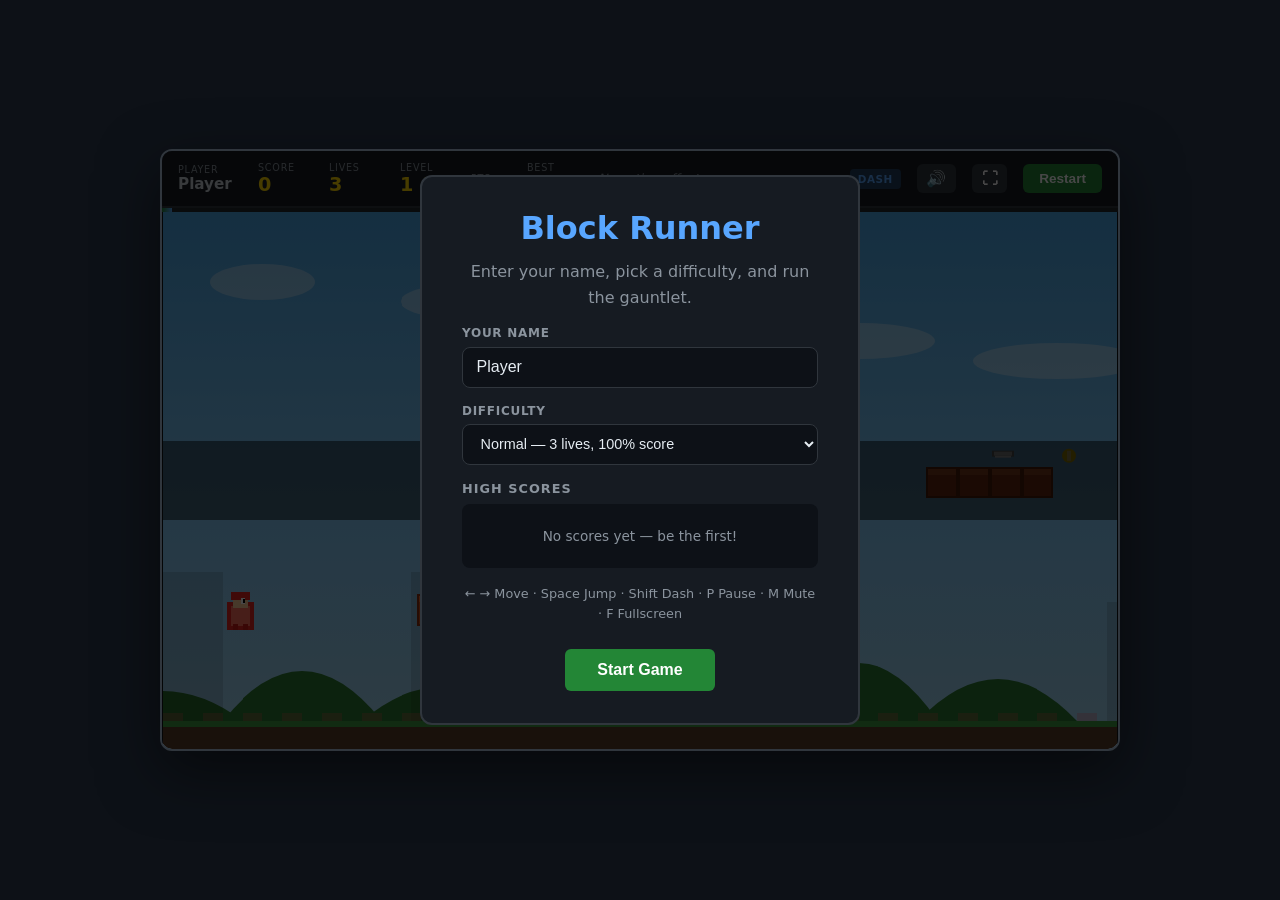
==== commit fca6ed49: "Add files via upload" ====
--- a/index.html
+++ b/index.html
@@ -2,7 +2,10 @@
 <html lang="en">
 <head>
   <meta charset="UTF-8">
-  <meta name="viewport" content="width=device-width, initial-scale=1.0, user-scalable=no">
+  <meta name="viewport" content="width=device-width, initial-scale=1.0, maximum-scale=1.0, user-scalable=no, viewport-fit=cover">
+  <meta name="mobile-web-app-capable" content="yes">
+  <meta name="apple-mobile-web-app-capable" content="yes">
+  <meta name="apple-mobile-web-app-status-bar-style" content="black-translucent">
   <title>Block Runner</title>
   <link rel="stylesheet" href="css/style.css">
 </head>
@@ -37,9 +40,10 @@
       <div class="hud-block effect-display" id="effect-display">No active effect</div>
       <span id="combo-display" class="combo-display"></span>
       <span id="dash-indicator" class="dash-indicator" title="Shift to dash">DASH</span>
-      <button type="button" id="mute-btn" class="btn btn-icon" title="Mute (M)">🔊</button>
-      <button type="button" id="fullscreen-btn" class="btn btn-icon" title="Fullscreen (F)">⛶</button>
-      <button type="button" id="restart-btn" class="btn">Restart</button>
+      <button type="button" id="pause-btn" class="btn btn-icon mobile-only" title="Pause" aria-label="Pause">⏸</button>
+      <button type="button" id="mute-btn" class="btn btn-icon" title="Mute (M)" aria-label="Mute">🔊</button>
+      <button type="button" id="fullscreen-btn" class="btn btn-icon desktop-only" title="Fullscreen (F)" aria-label="Fullscreen">⛶</button>
+      <button type="button" id="restart-btn" class="btn desktop-only">Restart</button>
     </header>
 
     <div class="progress-wrap">
@@ -86,7 +90,8 @@
           </ol>
         </div>
 
-        <p class="controls">← → Move · Space Jump · Shift Dash · P Pause · M Mute · F Fullscreen</p>
+        <p class="controls desktop-controls">← → Move · Space Jump · Shift Dash · P Pause · M Mute · F Fullscreen</p>
+        <p class="controls mobile-controls">Tap ◀ ▶ to move · ▲ jump · ⚡ dash · ⏸ pause</p>
         <button type="button" id="start-btn" class="btn btn-large">Start Game</button>
       </div>
     </div>
@@ -133,6 +138,7 @@
   <script src="js/levels.js"></script>
   <script src="js/storage.js"></script>
   <script src="js/audio.js"></script>
+  <script src="js/responsive.js"></script>
   <script src="js/game.js"></script>
 </body>
 </html>
--- a/css/style.css
+++ b/css/style.css
@@ -4,15 +4,30 @@
   padding: 0;
 }
 
+html {
+  -webkit-text-size-adjust: 100%;
+  text-size-adjust: 100%;
+}
+
 body {
   min-height: 100vh;
+  min-height: 100dvh;
   display: flex;
   align-items: center;
   justify-content: center;
   background: #0d1117;
-  font-family: "Segoe UI", system-ui, sans-serif;
+  font-family: "Segoe UI", system-ui, -apple-system, sans-serif;
   color: #e6edf3;
   padding: 1rem;
+  padding: max(1rem, env(safe-area-inset-top)) max(1rem, env(safe-area-inset-right)) max(1rem, env(safe-area-inset-bottom)) max(1rem, env(safe-area-inset-left));
+  -webkit-tap-highlight-color: transparent;
+  -webkit-touch-callout: none;
+  overscroll-behavior: none;
+}
+
+body.game-active {
+  overflow: hidden;
+  touch-action: none;
 }
 
 .game-shell {
@@ -22,18 +37,39 @@
   box-shadow: 0 20px 60px rgba(0, 0, 0, 0.5);
   border: 2px solid #30363d;
   max-width: 100%;
+  width: min(960px, 100%);
 }
 
 .canvas-wrap {
   position: relative;
+  display: flex;
+  align-items: center;
+  justify-content: center;
+  background: #0d1117;
+  touch-action: none;
+  -webkit-user-select: none;
+  user-select: none;
 }
 
 canvas {
   display: block;
   background: #5cb8ff;
   image-rendering: pixelated;
+  image-rendering: crisp-edges;
   max-width: 100%;
   height: auto;
+}
+
+.mobile-only {
+  display: none;
+}
+
+.desktop-only {
+  display: inline-flex;
+}
+
+.mobile-controls {
+  display: none;
 }
 
 .hud {
@@ -580,7 +616,7 @@
 .touch-controls {
   display: none;
   position: absolute;
-  bottom: 12px;
+  bottom: max(12px, env(safe-area-inset-bottom));
   left: 0;
   right: 0;
   justify-content: center;
@@ -600,7 +636,7 @@
   cursor: pointer;
   user-select: none;
   -webkit-user-select: none;
-  touch-action: manipulation;
+  touch-action: none;
 }
 
 .touch-btn:active {
@@ -613,16 +649,226 @@
   background: rgba(35, 134, 54, 0.55);
 }
 
-@media (max-width: 768px), (hover: none) {
+@media (max-width: 768px), (hover: none) and (pointer: coarse) {
+  body {
+    padding: 0;
+    align-items: stretch;
+    height: 100dvh;
+    min-height: 100dvh;
+  }
+
+  .game-shell {
+    width: 100%;
+    max-width: 100%;
+    height: 100%;
+    border-radius: 0;
+    border: none;
+    box-shadow: none;
+    display: flex;
+    flex-direction: column;
+  }
+
+  .canvas-wrap {
+    flex: 1;
+    min-height: 0;
+  }
+
   .touch-controls {
     display: flex;
   }
 
+  .mobile-only {
+    display: inline-flex;
+  }
+
+  .desktop-only {
+    display: none !important;
+  }
+
+  .desktop-controls {
+    display: none !important;
+  }
+
+  .mobile-controls {
+    display: block !important;
+  }
+
   .hud {
-    gap: 0.6rem;
+    gap: 0.5rem;
+    flex-shrink: 0;
+    padding-top: max(0.5rem, env(safe-area-inset-top));
+    padding-left: max(0.65rem, env(safe-area-inset-left));
+    padding-right: max(0.65rem, env(safe-area-inset-right));
   }
 
   .effect-display {
     display: none;
   }
+
+  .panel {
+    padding: 1.25rem 1.5rem;
+    margin: max(0.5rem, env(safe-area-inset-top)) max(0.5rem, env(safe-area-inset-right)) max(0.5rem, env(safe-area-inset-bottom)) max(0.5rem, env(safe-area-inset-left));
+    max-height: calc(100dvh - env(safe-area-inset-top) - env(safe-area-inset-bottom) - 1rem);
+  }
+
+  .panel h1 {
+    font-size: 1.6rem;
+  }
+
+  #end-screen {
+    padding: max(0.35rem, env(safe-area-inset-top)) max(0.35rem, env(safe-area-inset-right)) max(0.35rem, env(safe-area-inset-bottom)) max(0.35rem, env(safe-area-inset-left));
+  }
+
+  .end-panel {
+    max-height: calc(100dvh - env(safe-area-inset-top) - env(safe-area-inset-bottom) - 0.75rem);
+  }
+
+  .end-hint {
+    display: none;
+  }
+
+  .touch-btn {
+    width: 68px;
+    height: 68px;
+    font-size: 1.4rem;
+  }
+
+  .touch-jump {
+    width: 76px;
+    height: 76px;
+  }
+
+  .touch-dash {
+    width: 60px;
+    height: 60px;
+  }
+}
+
+@media (max-width: 480px) {
+  .hud {
+    gap: 0.35rem;
+    padding: 0.4rem 0.5rem;
+    padding-top: max(0.4rem, env(safe-area-inset-top));
+  }
+
+  .hud-block {
+    min-width: 42px;
+  }
+
+  .hud-player,
+  .hud-diff {
+    display: none;
+  }
+
+  #score, #lives, #level, #high-score {
+    font-size: 1rem;
+  }
+
+  .hud-label {
+    font-size: 0.55rem;
+  }
+
+  #restart-btn {
+    display: none;
+  }
+
+  .combo-display {
+    font-size: 0.75rem;
+    min-width: 56px;
+  }
+
+  .dash-indicator {
+    font-size: 0.6rem;
+    padding: 0.2rem 0.35rem;
+  }
+
+  .touch-btn {
+    width: 72px;
+    height: 72px;
+  }
+
+  .touch-jump {
+    width: 82px;
+    height: 82px;
+  }
+
+  .leaderboard li {
+    grid-template-columns: 24px 1fr auto;
+    font-size: 0.8rem;
+  }
+
+  .leaderboard .lb-date {
+    display: none;
+  }
+}
+
+@media (max-height: 500px) and (orientation: landscape) {
+  .hud {
+    padding: 0.3rem 0.5rem;
+    gap: 0.4rem;
+  }
+
+  .hud-block {
+    min-width: 38px;
+  }
+
+  #score, #lives, #level, #high-score {
+    font-size: 0.9rem;
+  }
+
+  .touch-controls {
+    bottom: max(6px, env(safe-area-inset-bottom));
+    gap: 0.65rem;
+  }
+
+  .touch-btn {
+    width: 52px;
+    height: 52px;
+    font-size: 1.1rem;
+  }
+
+  .touch-jump {
+    width: 58px;
+    height: 58px;
+  }
+
+  .touch-dash {
+    width: 48px;
+    height: 48px;
+  }
+
+  .panel-wide {
+    max-height: 92dvh;
+    padding: 1rem 1.25rem;
+  }
+
+  .panel h1 {
+    font-size: 1.35rem;
+    margin-bottom: 0.4rem;
+  }
+
+  .loot-guide {
+    margin: 0.75rem 0;
+    padding: 0.65rem;
+  }
+}
+
+.touch-device .touch-controls {
+  display: flex;
+}
+
+.touch-device .mobile-only {
+  display: inline-flex;
+}
+
+.touch-device .desktop-only {
+  display: none !important;
+}
+
+.touch-device .desktop-controls {
+  display: none !important;
+}
+
+.touch-device .mobile-controls {
+  display: block !important;
 }
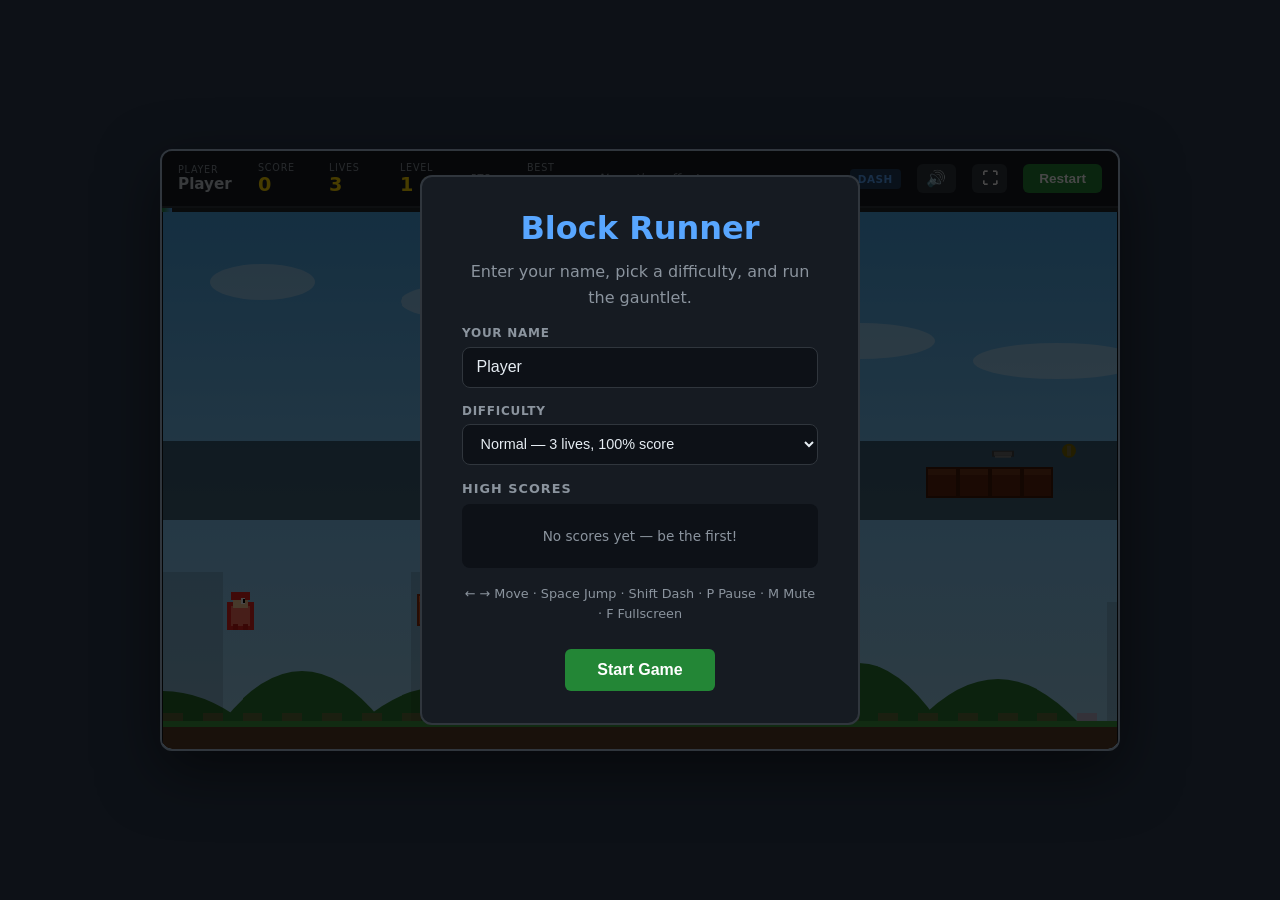
==== commit eb6e376c: "Add files via upload" ====
--- a/index.html
+++ b/index.html
@@ -6,6 +6,7 @@
   <meta name="mobile-web-app-capable" content="yes">
   <meta name="apple-mobile-web-app-capable" content="yes">
   <meta name="apple-mobile-web-app-status-bar-style" content="black-translucent">
+  <meta name="format-detection" content="telephone=no">
   <title>Block Runner</title>
   <link rel="stylesheet" href="css/style.css">
 </head>
@@ -57,10 +58,10 @@
       <canvas id="game" width="960" height="540"></canvas>
 
       <div class="touch-controls">
-        <button id="btn-left" class="touch-btn" aria-label="Move left">◀</button>
-        <button id="btn-dash" class="touch-btn touch-dash" aria-label="Dash">⚡</button>
-        <button id="btn-jump" class="touch-btn touch-jump" aria-label="Jump">▲</button>
-        <button id="btn-right" class="touch-btn" aria-label="Move right">▶</button>
+        <button type="button" id="btn-left" class="touch-btn" aria-label="Move left">◀</button>
+        <button type="button" id="btn-dash" class="touch-btn touch-dash" aria-label="Dash">⚡</button>
+        <button type="button" id="btn-jump" class="touch-btn touch-jump" aria-label="Jump">▲</button>
+        <button type="button" id="btn-right" class="touch-btn" aria-label="Move right">▶</button>
       </div>
     </div>
 
--- a/css/style.css
+++ b/css/style.css
@@ -7,11 +7,13 @@
 html {
   -webkit-text-size-adjust: 100%;
   text-size-adjust: 100%;
+  height: 100%;
 }
 
 body {
   min-height: 100vh;
   min-height: 100dvh;
+  min-height: var(--app-height, 100dvh);
   display: flex;
   align-items: center;
   justify-content: center;
@@ -28,6 +30,15 @@
 body.game-active {
   overflow: hidden;
   touch-action: none;
+}
+
+@media (max-width: 768px), (hover: none) and (pointer: coarse) {
+  body.game-active {
+    position: fixed;
+    inset: 0;
+    width: 100%;
+    height: var(--app-height, 100dvh);
+  }
 }
 
 .game-shell {
@@ -637,6 +648,8 @@
   user-select: none;
   -webkit-user-select: none;
   touch-action: none;
+  -webkit-appearance: none;
+  appearance: none;
 }
 
 .touch-btn:active {
@@ -653,14 +666,15 @@
   body {
     padding: 0;
     align-items: stretch;
-    height: 100dvh;
-    min-height: 100dvh;
+    height: var(--app-height, 100dvh);
+    min-height: var(--app-height, 100dvh);
+    width: 100%;
   }
 
   .game-shell {
     width: 100%;
     max-width: 100%;
-    height: 100%;
+    height: var(--app-height, 100%);
     border-radius: 0;
     border: none;
     box-shadow: none;
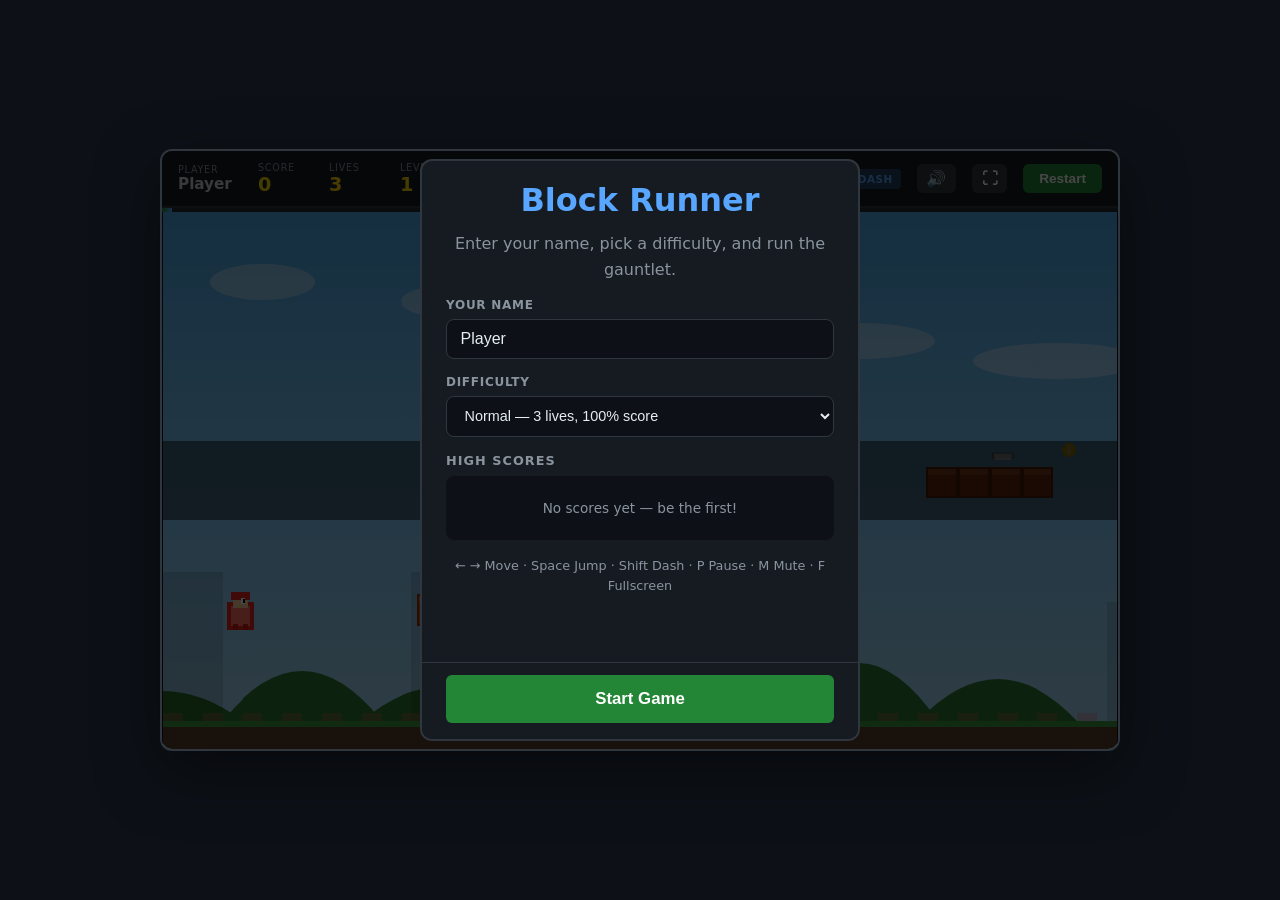
==== commit d9b5e4d5: "Add files via upload" ====
--- a/index.html
+++ b/index.html
@@ -66,34 +66,38 @@
     </div>
 
     <div class="overlay" id="start-screen">
-      <div class="panel panel-wide">
-        <h1>Block Runner</h1>
-        <p>Enter your name, pick a difficulty, and run the gauntlet.</p>
+      <div class="panel panel-wide start-panel">
+        <div class="start-panel-body">
+          <h1>Block Runner</h1>
+          <p>Enter your name, pick a difficulty, and run the gauntlet.</p>
 
-        <div class="name-form">
-          <label for="start-name-input">Your name</label>
-          <input type="text" id="start-name-input" maxlength="12" placeholder="Player" autocomplete="nickname">
+          <div class="name-form">
+            <label for="start-name-input">Your name</label>
+            <input type="text" id="start-name-input" maxlength="12" placeholder="Player" autocomplete="nickname">
+          </div>
+
+          <div class="name-form">
+            <label for="difficulty-select">Difficulty</label>
+            <select id="difficulty-select">
+              <option value="easy">Easy — 5 lives, 50% score</option>
+              <option value="normal" selected>Normal — 3 lives, 100% score</option>
+              <option value="hard">Hard — 2 lives, 150% score</option>
+            </select>
+          </div>
+
+          <div class="leaderboard-wrap start-leaderboard-wrap">
+            <h2>High Scores</h2>
+            <ol id="start-leaderboard" class="leaderboard">
+              <li class="empty">No scores yet — be the first!</li>
+            </ol>
+          </div>
+
+          <p class="controls desktop-controls">← → Move · Space Jump · Shift Dash · P Pause · M Mute · F Fullscreen</p>
+          <p class="controls mobile-controls">Tap ◀ ▶ to move · ▲ jump · ⚡ dash · ⏸ pause</p>
         </div>
-
-        <div class="name-form">
-          <label for="difficulty-select">Difficulty</label>
-          <select id="difficulty-select">
-            <option value="easy">Easy — 5 lives, 50% score</option>
-            <option value="normal" selected>Normal — 3 lives, 100% score</option>
-            <option value="hard">Hard — 2 lives, 150% score</option>
-          </select>
+        <div class="start-panel-footer">
+          <button type="button" id="start-btn" class="btn btn-large">Start Game</button>
         </div>
-
-        <div class="leaderboard-wrap">
-          <h2>High Scores</h2>
-          <ol id="start-leaderboard" class="leaderboard">
-            <li class="empty">No scores yet — be the first!</li>
-          </ol>
-        </div>
-
-        <p class="controls desktop-controls">← → Move · Space Jump · Shift Dash · P Pause · M Mute · F Fullscreen</p>
-        <p class="controls mobile-controls">Tap ◀ ▶ to move · ▲ jump · ⚡ dash · ⏸ pause</p>
-        <button type="button" id="start-btn" class="btn btn-large">Start Game</button>
       </div>
     </div>
 
--- a/css/style.css
+++ b/css/style.css
@@ -43,6 +43,7 @@
 
 .game-shell {
   position: relative;
+  isolation: isolate;
   border-radius: 12px;
   overflow: hidden;
   box-shadow: 0 20px 60px rgba(0, 0, 0, 0.5);
@@ -190,6 +191,9 @@
   font-weight: 600;
   cursor: pointer;
   font-size: 0.85rem;
+  touch-action: manipulation;
+  -webkit-appearance: none;
+  appearance: none;
 }
 
 .btn:hover {
@@ -209,7 +213,17 @@
   display: flex;
   align-items: center;
   justify-content: center;
-  z-index: 10;
+  z-index: 20;
+  touch-action: manipulation;
+}
+
+#start-screen {
+  align-items: stretch;
+  justify-content: center;
+  overflow-y: auto;
+  -webkit-overflow-scrolling: touch;
+  overscroll-behavior: contain;
+  padding: 0.5rem;
 }
 
 #end-screen {
@@ -235,6 +249,37 @@
   max-width: 440px;
   max-height: 90vh;
   overflow-y: auto;
+}
+
+.start-panel {
+  display: flex;
+  flex-direction: column;
+  max-height: calc(var(--app-height, 100dvh) - 1rem);
+  padding: 0;
+  overflow: hidden;
+  width: calc(100% - 0.5rem);
+}
+
+.start-panel-body {
+  flex: 1;
+  min-height: 0;
+  overflow-y: auto;
+  -webkit-overflow-scrolling: touch;
+  padding: 1.25rem 1.5rem 0.5rem;
+}
+
+.start-panel-footer {
+  flex-shrink: 0;
+  padding: 0.75rem 1.5rem max(1rem, env(safe-area-inset-bottom));
+  border-top: 1px solid #30363d;
+  background: #161b22;
+}
+
+.start-panel-footer .btn-large {
+  margin-top: 0;
+  width: 100%;
+  min-height: 48px;
+  font-size: 1.05rem;
 }
 
 .panel h1 {
@@ -634,6 +679,12 @@
   gap: 1rem;
   padding: 0 1rem;
   z-index: 5;
+  pointer-events: none;
+}
+
+body.game-active .touch-controls {
+  display: flex;
+  pointer-events: auto;
 }
 
 .touch-btn {
@@ -687,10 +738,6 @@
     min-height: 0;
   }
 
-  .touch-controls {
-    display: flex;
-  }
-
   .mobile-only {
     display: inline-flex;
   }
@@ -719,10 +766,18 @@
     display: none;
   }
 
-  .panel {
+  .panel:not(.start-panel) {
     padding: 1.25rem 1.5rem;
     margin: max(0.5rem, env(safe-area-inset-top)) max(0.5rem, env(safe-area-inset-right)) max(0.5rem, env(safe-area-inset-bottom)) max(0.5rem, env(safe-area-inset-left));
     max-height: calc(100dvh - env(safe-area-inset-top) - env(safe-area-inset-bottom) - 1rem);
+  }
+
+  #start-screen {
+    padding: max(0.35rem, env(safe-area-inset-top)) max(0.35rem, env(safe-area-inset-right)) max(0.35rem, env(safe-area-inset-bottom)) max(0.35rem, env(safe-area-inset-left));
+  }
+
+  .start-leaderboard-wrap .leaderboard {
+    max-height: 120px;
   }
 
   .panel h1 {
@@ -867,10 +922,6 @@
   }
 }
 
-.touch-device .touch-controls {
-  display: flex;
-}
-
 .touch-device .mobile-only {
   display: inline-flex;
 }
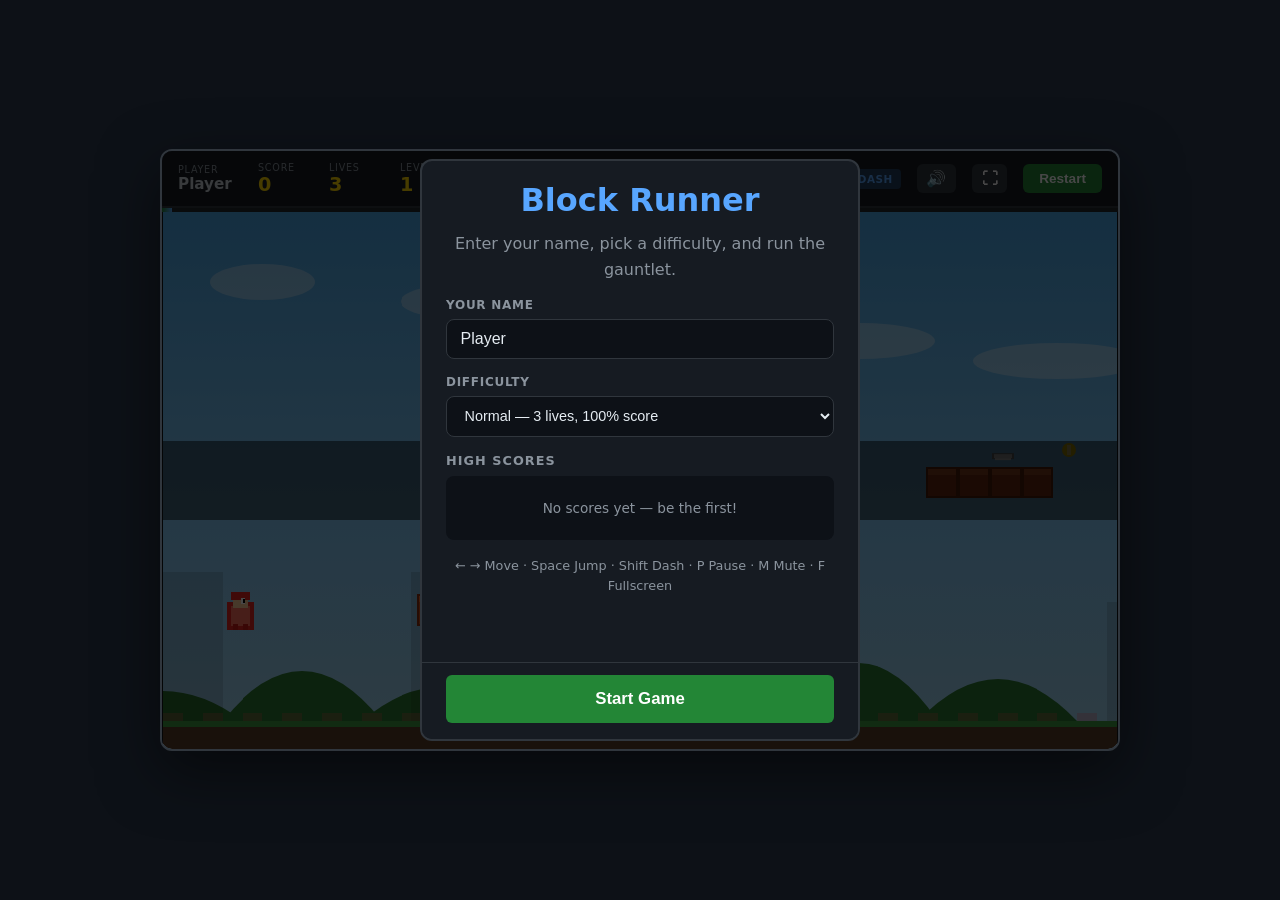
==== commit bdf6762a: "Add files via upload" ====
--- a/index.html
+++ b/index.html
@@ -7,8 +7,12 @@
   <meta name="apple-mobile-web-app-capable" content="yes">
   <meta name="apple-mobile-web-app-status-bar-style" content="black-translucent">
   <meta name="format-detection" content="telephone=no">
+  <meta http-equiv="Cache-Control" content="no-cache, no-store, must-revalidate">
+  <meta http-equiv="Pragma" content="no-cache">
+  <meta http-equiv="Expires" content="0">
   <title>Block Runner</title>
-  <link rel="stylesheet" href="css/style.css">
+  <!-- Bump ?v= when deploying (must match APP_VERSION in js/version.js) -->
+  <link rel="stylesheet" href="css/style.css?v=2.0.0">
 </head>
 <body>
 
@@ -140,10 +144,11 @@
     </div>
   </div>
 
-  <script src="js/levels.js"></script>
-  <script src="js/storage.js"></script>
-  <script src="js/audio.js"></script>
-  <script src="js/responsive.js"></script>
-  <script src="js/game.js"></script>
+  <script src="js/version.js?v=2.0.0"></script>
+  <script src="js/levels.js?v=2.0.0"></script>
+  <script src="js/storage.js?v=2.0.0"></script>
+  <script src="js/audio.js?v=2.0.0"></script>
+  <script src="js/responsive.js?v=2.0.0"></script>
+  <script src="js/game.js?v=2.0.0"></script>
 </body>
 </html>
